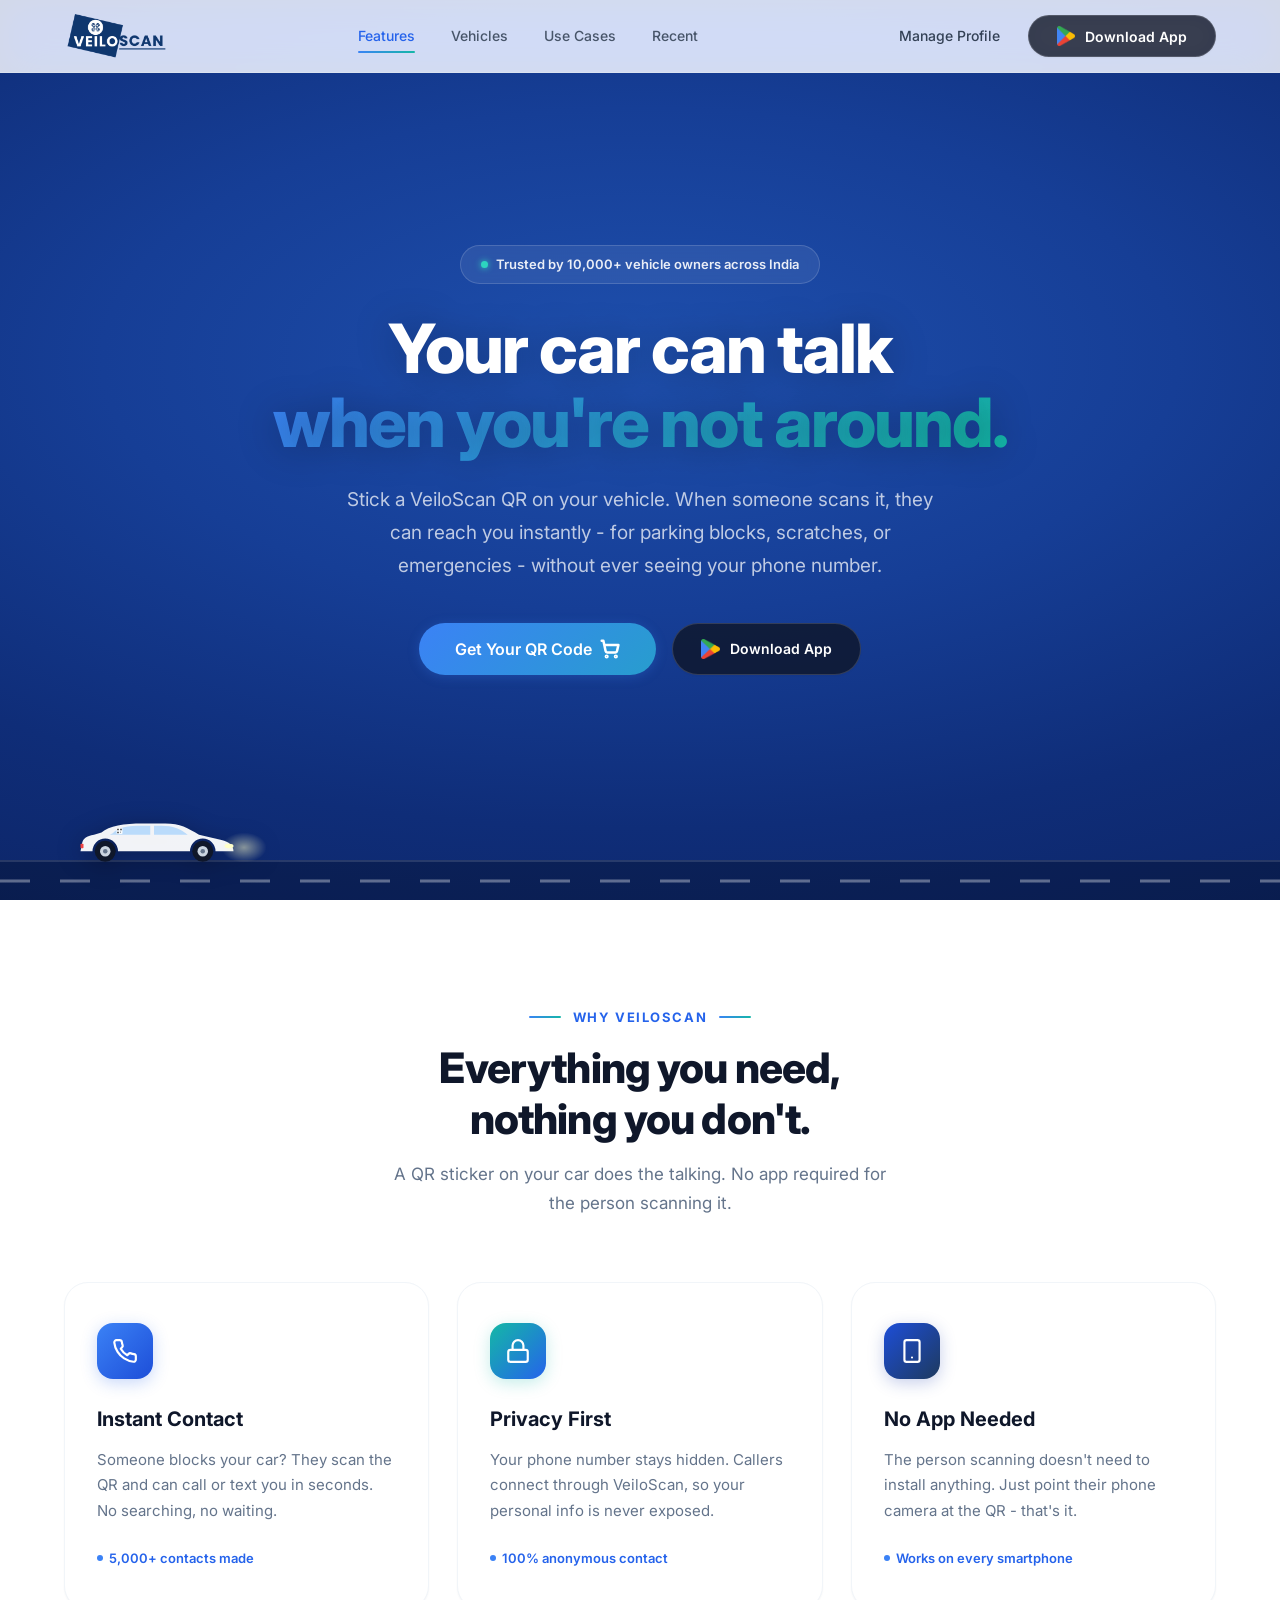
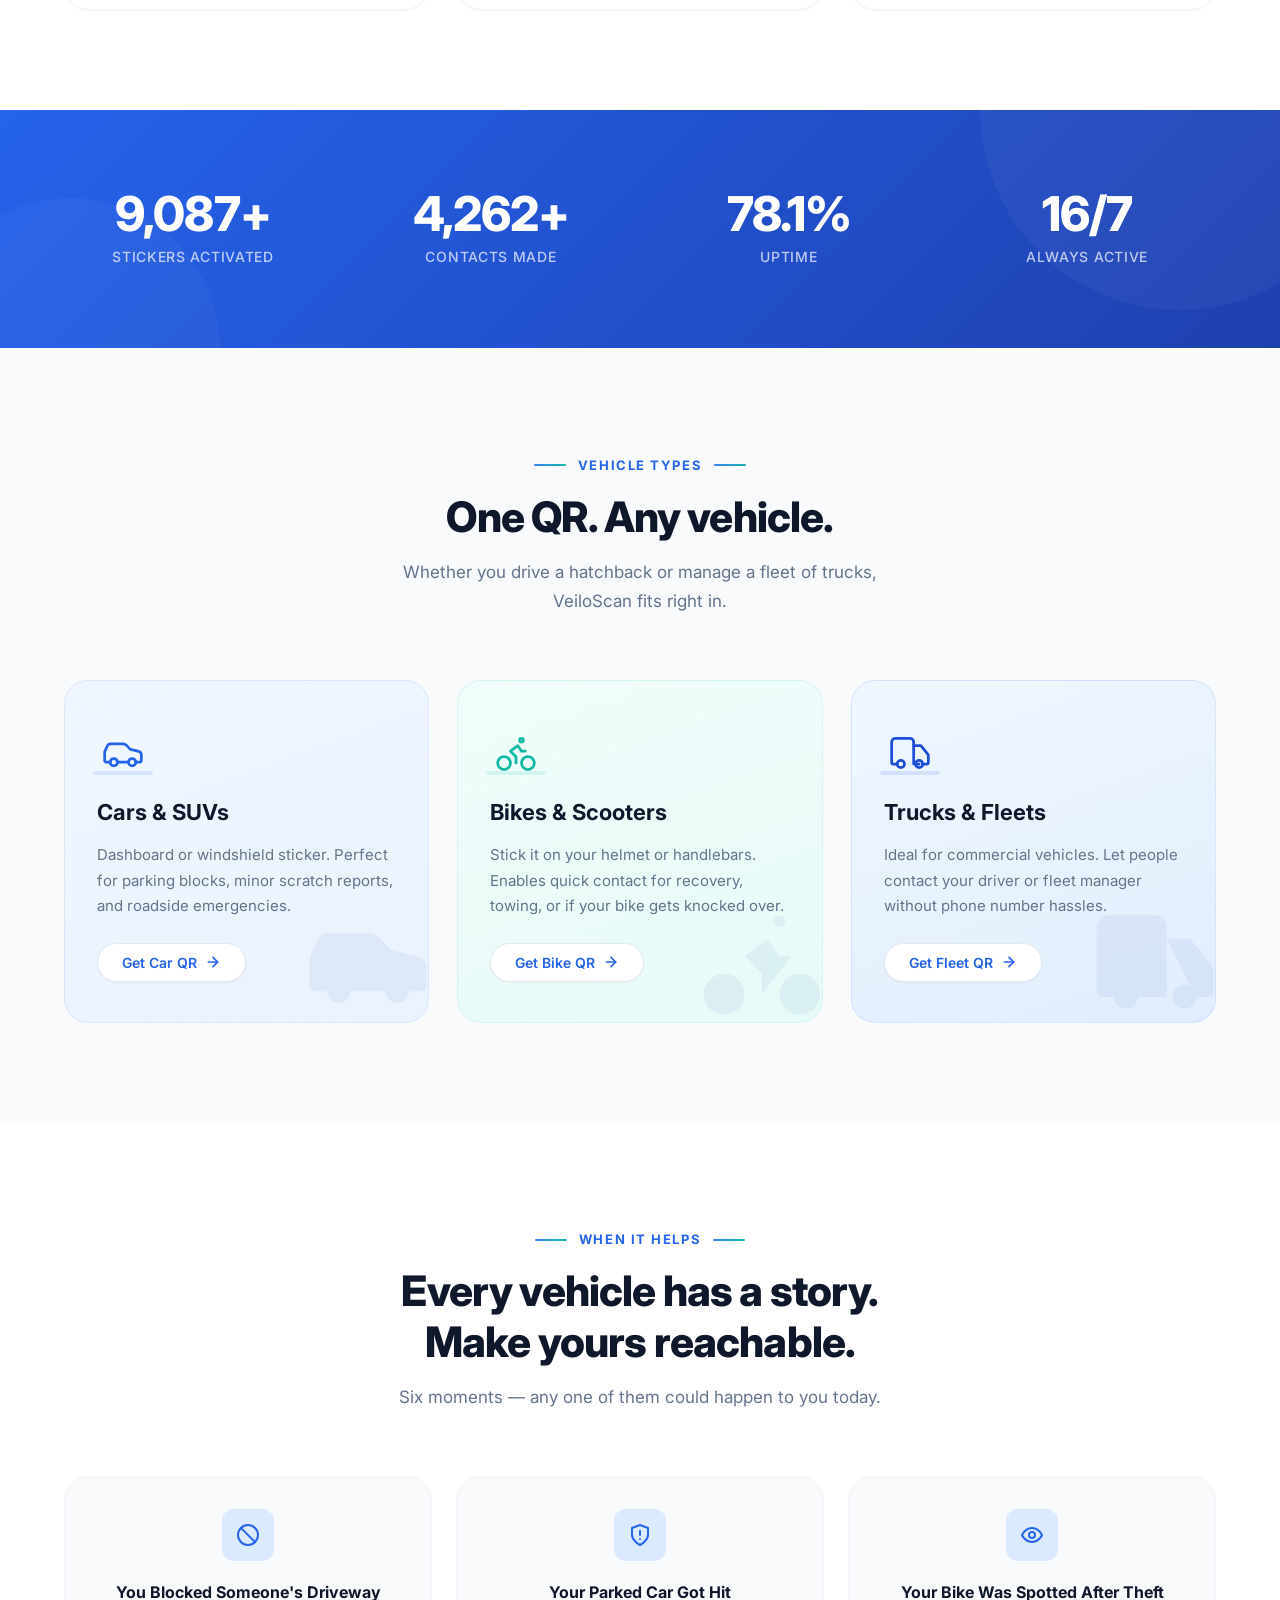
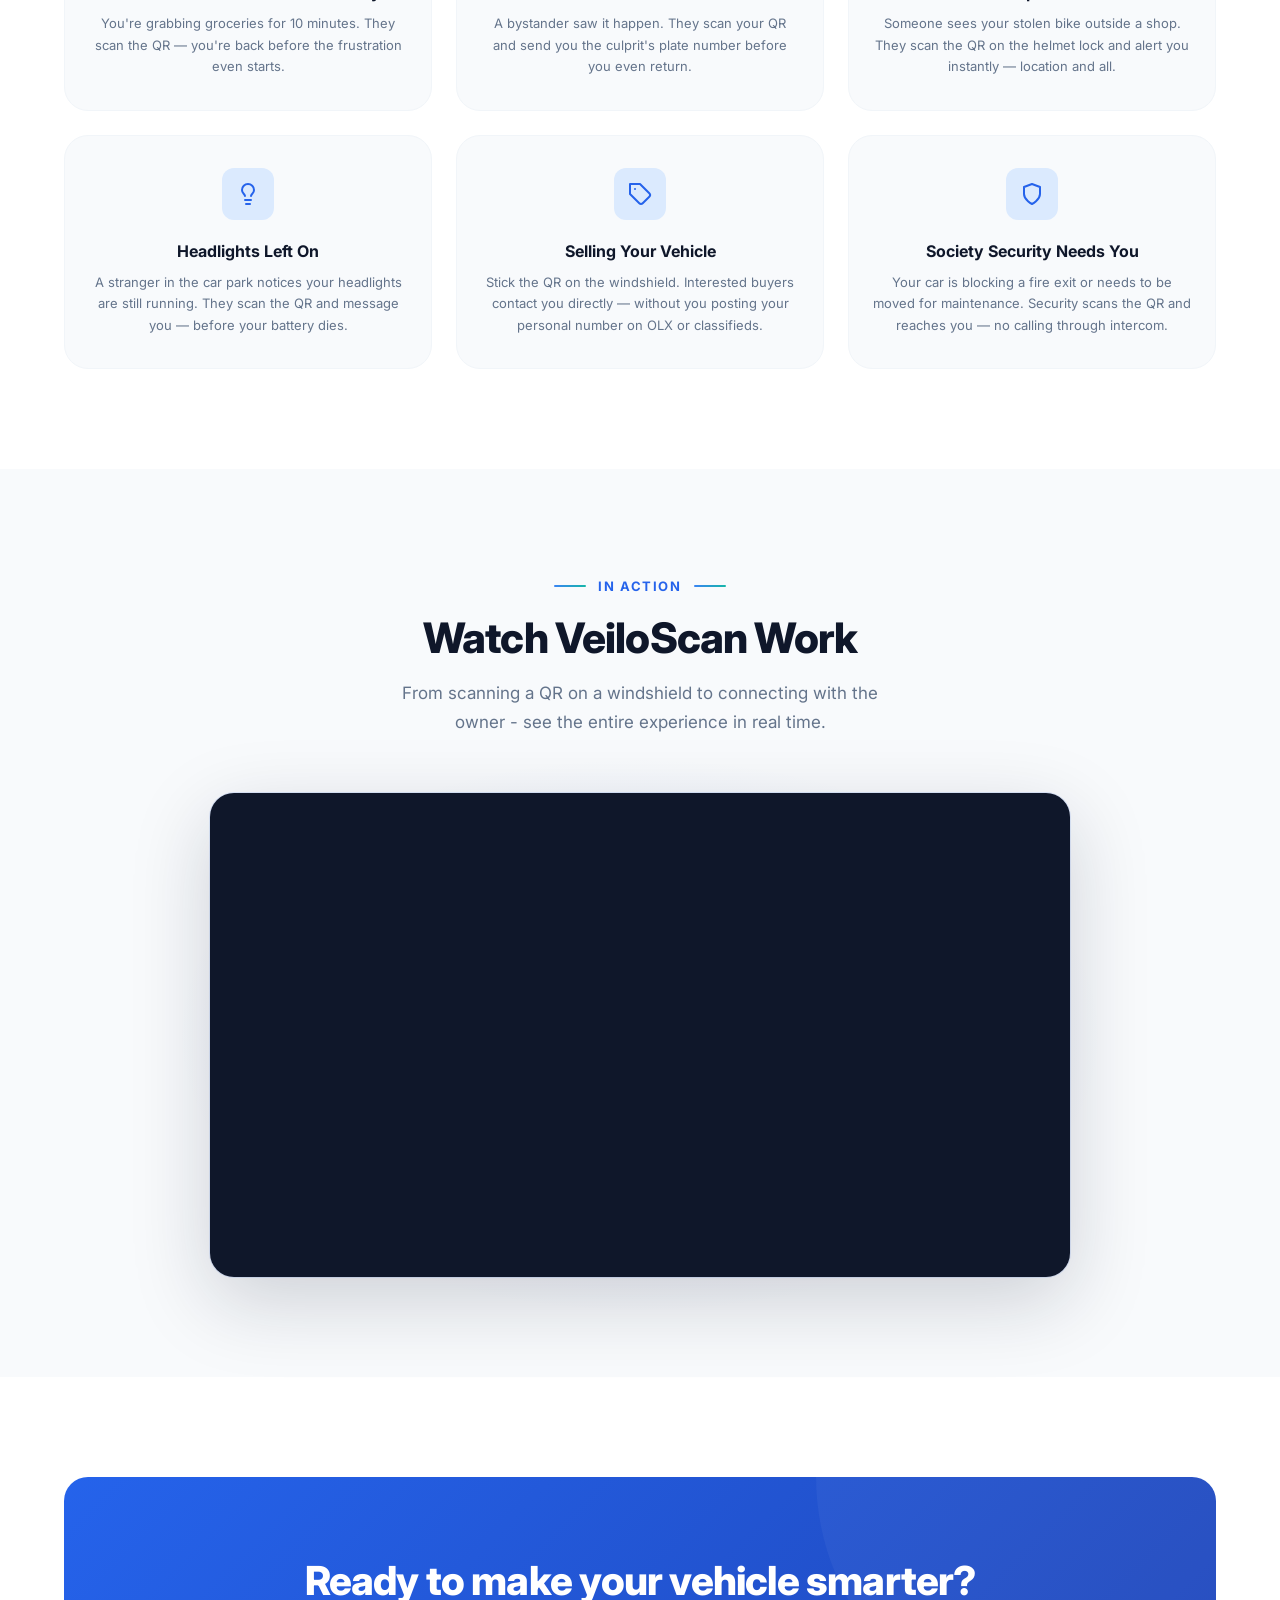
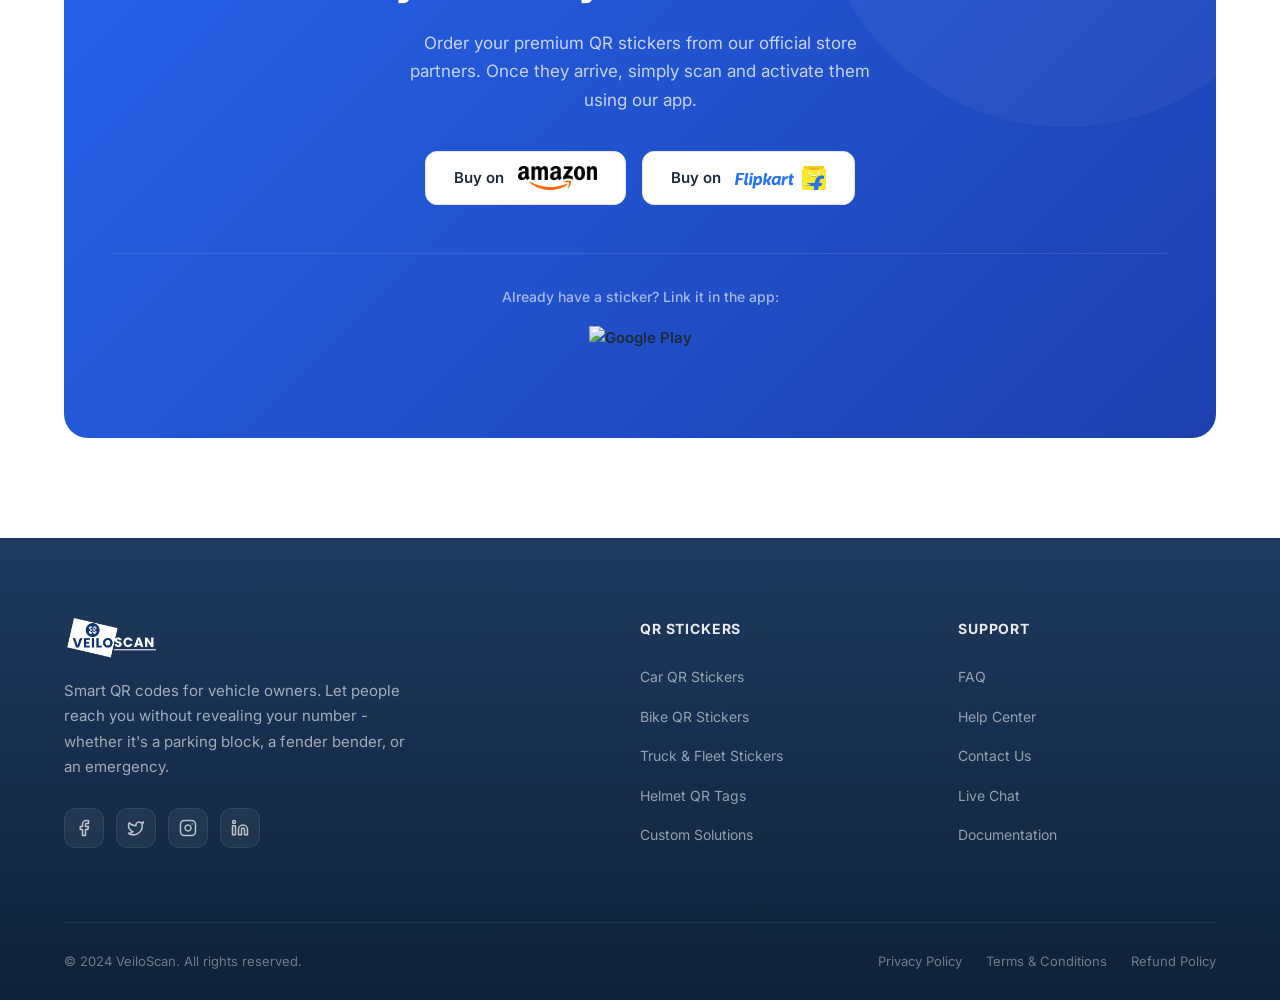
==== index.html @ 2bd5adff "Initial commit - Veilo UI Update" ====
<!DOCTYPE html>
<html lang="en">

<head>
    <meta charset="UTF-8">
    <meta name="viewport" content="width=device-width, initial-scale=1.0">
    <title>VeiloScan - Smart QR Codes for Your Vehicle</title>
    <meta name="description"
        content="Stick a QR code on your car, bike, or truck. Let people reach you instantly for parking issues, accidents, or emergencies - without revealing your phone number.">
    <link rel="stylesheet" href="css/style.css">
    <!-- GSAP + ScrollTrigger -->
    <script src="https://cdnjs.cloudflare.com/ajax/libs/gsap/3.12.5/gsap.min.js"></script>
    <script src="https://cdnjs.cloudflare.com/ajax/libs/gsap/3.12.5/ScrollTrigger.min.js"></script>
    <script src="js/script.js" defer></script>
    <link rel="icon" href="https://veiloscan.com/favicon.ico" type="image/x-icon">
</head>

<body>

    <!-- ==================== HEADER ==================== -->
    <header class="header" id="header">
        <div class="container header__inner">
            <a href="#" class="header__logo">
                <img src="assets/blue-logo.png" alt="VeiloScan">
            </a>

            <nav class="header__nav">
                <a href="#features" class="active">Features</a>
                <a href="#vehicles">Vehicles</a>
                <a href="#use-cases">Use Cases</a>
                <a href="#recent">Recent</a>
            </nav>

            <div class="header__actions">
                <a href="https://call.veiloscan.com/" class="btn-signin">Manage Profile</a>
                <button class="btn-playstore" onclick="window.location.href='#download'">
                    <img src="assets/playstore.png" alt="Play Store" class="btn-playstore__icon">
                    Download App
                </button>
            </div>

            <button class="header__hamburger" aria-label="Menu">
                <span></span><span></span><span></span>
            </button>
        </div>
    </header>


    <!-- ==================== HERO ==================== -->
    <section class="hero" id="hero">
        <div class="hero__blob hero__blob--1"></div>
        <div class="hero__blob hero__blob--2"></div>
        <div class="hero__blob hero__blob--3"></div>

        <div class="container hero__inner">
            <div class="hero__badge">
                <span class="hero__badge-dot"></span>
                Trusted by 10,000+ vehicle owners across India
            </div>

            <h1 class="hero__title">
                Your car can talk<br>
                <span class="hero__title-accent">when you're not around.</span>
            </h1>

            <p class="hero__subtitle">
                Stick a VeiloScan QR on your vehicle. When someone scans it, they can
                reach you instantly - for parking blocks, scratches, or emergencies -
                without ever seeing your phone number.
            </p>

            <div class="hero__cta">
                <button class="btn-primary" onclick="window.location.href='#get-qr'">
                    Get Your QR Code
                    <svg xmlns="http://www.w3.org/2000/svg" width="20" height="20" viewBox="0 0 24 24" fill="none"
                        stroke="currentColor" stroke-width="3" stroke-linecap="round" stroke-linejoin="round">
                        <circle cx="8" cy="21" r="1" />
                        <circle cx="19" cy="21" r="1" />
                        <path d="M2.05 2.05h2l2.66 12.42a2 2 0 0 0 2 1.58h9.78a2 2 0 0 0 1.95-1.57l1.65-7.43H5.12" />
                    </svg>
                </button>
                <button class="btn-playstore" onclick="window.location.href='#download'">
                    <img src="assets/playstore.png" alt="Play Store" class="btn-playstore__icon">
                    Download App
                </button>
            </div>
        </div>

        <!-- Car driving scene at bottom of hero -->
        <div class="hero-road" aria-hidden="true">
            <!-- Background Scenery -->
            <div class="hero-road__scenery">
                <!-- Building 1 -->
                <div class="scenery-item building-1">
                    <img src="./assets/building1.png" alt="Building 1">
                </div>
                <!-- Traffic Light -->
                <div class="scenery-item traffic-light">
                    <img src="./assets/light.png" alt="Traffic Light">
                </div>
                <!-- Building 2 -->
                <div class="scenery-item building-2">
                    <img src="./assets/building2.png" alt="Building 2">
                </div>
                <!-- Tree -->
                <div class="scenery-item tree">
                    <img src="./assets/tree.png" alt="Tree">
                </div>
            </div>

            <!-- Road surface -->
            <div class="hero-road__surface">
                <div class="hero-road__dashes"></div>
            </div>

            <!-- Car SVG container -->
            <div class="hero-road__car">
                <!-- Speed lines trailing the car -->
                <div class="hero-road__speedlines">
                    <span></span><span></span><span></span><span></span><span></span>
                </div>
                <!-- Dust trailing the wheels -->
                <div class="hero-road__dust">
                    <span></span><span></span><span></span><span></span><span></span><span></span><span></span><span></span>
                </div>
                <svg viewBox="0 0 240 80" overflow="visible" xmlns="http://www.w3.org/2000/svg">
                    <defs>
                        <radialGradient id="headlightGlow">
                            <stop offset="0%" stop-color="rgba(255,255,200,0.5)" />
                            <stop offset="100%" stop-color="rgba(255,255,200,0)" />
                        </radialGradient>
                    </defs>
                    <!-- Body -->
                    <path d="M 22 55
                             L 24 45
                             C 25 38, 30 35, 40 33
                             L 50 30
                             C 60 21, 80 18, 105 18
                             L 135 18
                             C 155 18, 165 24, 180 33
                             L 210 40
                             C 220 42, 226 48, 226 55
                             L 202 55
                             A 17 17 0 0 0 168 55
                             L 72 55
                             A 17 17 0 0 0 38 55
                             Z" fill="rgba(255,255,255,0.95)" />
                    <!-- Windows -->
                    <path d="M 65 31 C 72 23, 85 21, 105 21 L 115 21 L 115 33 L 61 33 Z"
                        fill="rgba(100, 180, 255, 0.4)" />
                    <path d="M 120 21 L 130 21 C 145 21, 155 25, 165 33 L 120 33 Z" fill="rgba(100, 180, 255, 0.4)" />
                    <!-- QR Sticker -->
                    <rect x="70" y="24" width="8" height="8" rx="1" fill="rgba(255,255,255,0.9)" />
                    <rect x="71" y="25" width="2" height="2" fill="rgba(0,0,0,0.8)" />
                    <rect x="75" y="25" width="2" height="2" fill="rgba(0,0,0,0.8)" />
                    <rect x="71" y="29" width="2" height="2" fill="rgba(0,0,0,0.8)" />
                    <rect x="75" y="29" width="1" height="1" fill="rgba(0,0,0,0.8)" />
                    <!-- Wheels -->
                    <circle cx="55" cy="55" r="14" fill="#0f172a" />
                    <circle cx="185" cy="55" r="14" fill="#0f172a" />
                    <circle cx="55" cy="55" r="7" fill="#cbd5e1" />
                    <circle cx="185" cy="55" r="7" fill="#cbd5e1" />
                    <circle cx="55" cy="55" r="3" fill="#64748b" />
                    <circle cx="185" cy="55" r="3" fill="#64748b" />
                    <!-- Headlight & Tailight -->
                    <ellipse cx="220" cy="48" rx="6" ry="3" fill="rgba(255,255,200,1)" />
                    <ellipse cx="240" cy="50" rx="30" ry="20" fill="url(#headlightGlow)" />
                    <rect x="22" y="45" width="4" height="6" rx="1" fill="#ef4444" />
                </svg>
            </div>
        </div>
    </section>


    <!-- ==================== FEATURES ==================== -->
    <section class="features" id="features">
        <div class="container">
            <div class="section-header reveal">
                <div class="section-label">
                    Why VeiloScan
                </div>
                <h2 class="section-title">Everything you need,<br>nothing you don't.</h2>
                <p class="section-subtitle">A QR sticker on your car does the talking. No app required for the person
                    scanning it.</p>
            </div>

            <div class="features__grid stagger-children">
                <!-- Card 1: Instant Contact -->
                <div class="feature-card reveal">
                    <div class="feature-card__icon feature-card__icon--blue">
                        <svg xmlns="http://www.w3.org/2000/svg" viewBox="0 0 24 24" fill="none" stroke="currentColor"
                            stroke-width="2" stroke-linecap="round" stroke-linejoin="round">
                            <path
                                d="M22 16.92v3a2 2 0 0 1-2.18 2 19.79 19.79 0 0 1-8.63-3.07 19.5 19.5 0 0 1-6-6 19.79 19.79 0 0 1-3.07-8.67A2 2 0 0 1 4.11 2h3a2 2 0 0 1 2 1.72 12.84 12.84 0 0 0 .7 2.81 2 2 0 0 1-.45 2.11L8.09 9.91a16 16 0 0 0 6 6l1.27-1.27a2 2 0 0 1 2.11-.45 12.84 12.84 0 0 0 2.81.7A2 2 0 0 1 22 16.92z" />
                        </svg>
                    </div>
                    <h3 class="feature-card__title">Instant Contact</h3>
                    <p class="feature-card__desc">Someone blocks your car? They scan the QR and can call or text you in
                        seconds. No searching, no waiting.</p>
                    <div class="feature-card__stat">
                        <span class="feature-card__stat-dot"></span>
                        5,000+ contacts made
                    </div>
                </div>

                <!-- Card 2: Privacy First -->
                <div class="feature-card reveal">
                    <div class="feature-card__icon feature-card__icon--teal">
                        <svg xmlns="http://www.w3.org/2000/svg" viewBox="0 0 24 24" fill="none" stroke="currentColor"
                            stroke-width="2" stroke-linecap="round" stroke-linejoin="round">
                            <rect width="18" height="11" x="3" y="11" rx="2" ry="2" />
                            <path d="M7 11V7a5 5 0 0 1 10 0v4" />
                        </svg>
                    </div>
                    <h3 class="feature-card__title">Privacy First</h3>
                    <p class="feature-card__desc">Your phone number stays hidden. Callers connect through VeiloScan, so
                        your personal info is never exposed.</p>
                    <div class="feature-card__stat">
                        <span class="feature-card__stat-dot"></span>
                        100% anonymous contact
                    </div>
                </div>

                <!-- Card 3: No App Needed -->
                <div class="feature-card reveal">
                    <div class="feature-card__icon feature-card__icon--dark">
                        <svg xmlns="http://www.w3.org/2000/svg" viewBox="0 0 24 24" fill="none" stroke="currentColor"
                            stroke-width="2" stroke-linecap="round" stroke-linejoin="round">
                            <rect width="14" height="20" x="5" y="2" rx="2" ry="2" />
                            <path d="M12 18h.01" />
                        </svg>
                    </div>
                    <h3 class="feature-card__title">No App Needed</h3>
                    <p class="feature-card__desc">The person scanning doesn't need to install anything. Just point their
                        phone camera at the QR - that's it.</p>
                    <div class="feature-card__stat">
                        <span class="feature-card__stat-dot"></span>
                        Works on every smartphone
                    </div>
                </div>
            </div>
        </div>
    </section>


    <!-- ==================== STATS ==================== -->
    <section class="stats">
        <div class="container">
            <div class="stats__grid">
                <div class="stat-item reveal">
                    <div class="stat-item__number" data-count="10000" data-suffix="+">0</div>
                    <div class="stat-item__label">Stickers Activated</div>
                </div>
                <div class="stat-item reveal">
                    <div class="stat-item__number" data-count="5000" data-suffix="+">0</div>
                    <div class="stat-item__label">Contacts Made</div>
                </div>
                <div class="stat-item reveal">
                    <div class="stat-item__number" data-count="99.9" data-suffix="%">0</div>
                    <div class="stat-item__label">Uptime</div>
                </div>
                <div class="stat-item reveal">
                    <div class="stat-item__number" data-count="24" data-suffix="/7">0</div>
                    <div class="stat-item__label">Always Active</div>
                </div>
            </div>
        </div>
    </section>


    <!-- ==================== VEHICLE TYPES ==================== -->
    <section class="vehicle-types" id="vehicles">
        <div class="container">
            <div class="section-header reveal">
                <div class="section-label">
                    Vehicle Types
                </div>
                <h2 class="section-title">One QR. Any vehicle.</h2>
                <p class="section-subtitle">Whether you drive a hatchback or manage a fleet of trucks, VeiloScan fits
                    right in.</p>
            </div>

            <div class="vehicle-types__grid stagger-children">
                <!-- Cars -->
                <div class="vehicle-card vehicle-card--car reveal">
                    <div class="vehicle-card__content">
                        <div class="vehicle-card__icon">
                            <div class="vcard-scene vcard-scene--car">
                                <!-- Smoke puffs trail (left = behind the car) -->
                                <span class="vcard-smoke vcard-smoke--1"></span>
                                <span class="vcard-smoke vcard-smoke--2"></span>
                                <span class="vcard-smoke vcard-smoke--3"></span>
                                <!-- Car Icon from Recent Section -->
                                <svg class="vcard-vehicle" viewBox="0 0 24 24" xmlns="http://www.w3.org/2000/svg"
                                    fill="none" stroke="currentColor" stroke-width="1.5" stroke-linecap="round"
                                    stroke-linejoin="round">
                                    <path
                                        d="M19 17h2c.6 0 1-.4 1-1v-3c0-.9-.7-1.7-1.5-1.9C18.7 10.6 16 10 16 10s-1.3-1.4-2.2-2.3c-.5-.4-1.1-.7-1.8-.7H5c-.6 0-1.1.4-1.4.9l-1.4 2.9A3.7 3.7 0 0 0 2 12v4c0 .6.4 1 1 1h2" />
                                    <circle cx="7" cy="17" r="2" />
                                    <path d="M9 17h6" />
                                    <circle cx="17" cy="17" r="2" />
                                </svg>
                                <!-- Road strip -->
                                <div class="vcard-road">
                                    <div class="vcard-road__dash"></div>
                                </div>
                            </div>
                        </div>
                        <h3 class="vehicle-card__title">Cars &amp; SUVs</h3>
                        <p class="vehicle-card__desc">Dashboard or windshield sticker. Perfect for parking blocks, minor
                            scratch reports, and roadside emergencies.</p>
                        <button class="vehicle-card__btn" onclick="window.location.href='#get-qr'">
                            Get Car QR
                            <svg xmlns="http://www.w3.org/2000/svg" viewBox="0 0 24 24" fill="none"
                                stroke="currentColor" stroke-width="2.5" stroke-linecap="round" stroke-linejoin="round">
                                <path d="M5 12h14" />
                                <path d="m12 5 7 7-7 7" />
                            </svg>
                        </button>
                    </div>
                    <div class="vehicle-card__bg-icon">
                        <svg xmlns="http://www.w3.org/2000/svg" viewBox="0 0 24 24" fill="currentColor">
                            <path
                                d="M19 17h2c.6 0 1-.4 1-1v-3c0-.9-.7-1.7-1.5-1.9C18.7 10.6 16 10 16 10s-1.3-1.4-2.2-2.3c-.5-.4-1.1-.7-1.8-.7H5c-.6 0-1.1.4-1.4.9l-1.4 2.9A3.7 3.7 0 0 0 2 12v4c0 .6.4 1 1 1h2" />
                            <circle cx="7" cy="17" r="2" />
                            <path d="M9 17h6" />
                            <circle cx="17" cy="17" r="2" />
                        </svg>
                    </div>
                </div>

                <!-- Bikes -->
                <div class="vehicle-card vehicle-card--bike reveal">
                    <div class="vehicle-card__content">
                        <div class="vehicle-card__icon">
                            <div class="vcard-scene vcard-scene--bike">
                                <!-- Bike Icon from Recent Section -->
                                <svg class="vcard-vehicle" viewBox="0 0 24 24" xmlns="http://www.w3.org/2000/svg"
                                    fill="none" stroke="currentColor" stroke-width="1.5" stroke-linecap="round"
                                    stroke-linejoin="round">
                                    <circle cx="18.5" cy="17.5" r="3.5" />
                                    <circle cx="5.5" cy="17.5" r="3.5" />
                                    <circle cx="15" cy="5" r="1" />
                                    <path d="M12 17.5V14l-3-3 4-3 2 3h2" />
                                </svg>
                                <div class="vcard-road">
                                    <div class="vcard-road__dash"></div>
                                </div>
                            </div>
                        </div>
                        <h3 class="vehicle-card__title">Bikes &amp; Scooters</h3>
                        <p class="vehicle-card__desc">Stick it on your helmet or handlebars. Enables quick contact for
                            recovery, towing, or if your bike gets knocked over.</p>
                        <button class="vehicle-card__btn" onclick="window.location.href='#get-qr'">
                            Get Bike QR
                            <svg xmlns="http://www.w3.org/2000/svg" viewBox="0 0 24 24" fill="none"
                                stroke="currentColor" stroke-width="2.5" stroke-linecap="round" stroke-linejoin="round">
                                <path d="M5 12h14" />
                                <path d="m12 5 7 7-7 7" />
                            </svg>
                        </button>
                    </div>
                    <div class="vehicle-card__bg-icon">
                        <svg xmlns="http://www.w3.org/2000/svg" viewBox="0 0 24 24" fill="currentColor">
                            <circle cx="18.5" cy="17.5" r="3.5" />
                            <circle cx="5.5" cy="17.5" r="3.5" />
                            <circle cx="15" cy="5" r="1" />
                            <path d="M12 17.5V14l-3-3 4-3 2 3h2" />
                        </svg>
                    </div>
                </div>

                <!-- Trucks -->
                <div class="vehicle-card vehicle-card--truck reveal">
                    <div class="vehicle-card__content">
                        <div class="vehicle-card__icon">
                            <div class="vcard-scene vcard-scene--truck">
                                <span class="vcard-smoke vcard-smoke--1"></span>
                                <span class="vcard-smoke vcard-smoke--2"></span>
                                <span class="vcard-smoke vcard-smoke--3"></span>
                                <!-- Truck Icon from Recent Section -->
                                <svg class="vcard-vehicle" viewBox="0 0 24 24" xmlns="http://www.w3.org/2000/svg"
                                    fill="none" stroke="currentColor" stroke-width="1.5" stroke-linecap="round"
                                    stroke-linejoin="round">
                                    <path d="M14 18V6a2 2 0 0 0-2-2H4a2 2 0 0 0-2 2v11a1 1 0 0 0 1 1h2" />
                                    <path d="M15 18h2" />
                                    <path
                                        d="M19 18h2a1 1 0 0 0 1-1v-3.65a1 1 0 0 0-.22-.624l-3.48-4.35A1 1 0 0 0 17.52 8H14" />
                                    <circle cx="17" cy="18" r="2" />
                                    <circle cx="7" cy="18" r="2" />
                                </svg>
                                <div class="vcard-road">
                                    <div class="vcard-road__dash"></div>
                                </div>
                            </div>
                        </div>
                        <h3 class="vehicle-card__title">Trucks &amp; Fleets</h3>
                        <p class="vehicle-card__desc">Ideal for commercial vehicles. Let people contact your driver or
                            fleet manager without phone number hassles.</p>
                        <button class="vehicle-card__btn" onclick="window.location.href='#get-qr'">
                            Get Fleet QR
                            <svg xmlns="http://www.w3.org/2000/svg" viewBox="0 0 24 24" fill="none"
                                stroke="currentColor" stroke-width="2.5" stroke-linecap="round" stroke-linejoin="round">
                                <path d="M5 12h14" />
                                <path d="m12 5 7 7-7 7" />
                            </svg>
                        </button>
                    </div>
                    <div class="vehicle-card__bg-icon">
                        <svg xmlns="http://www.w3.org/2000/svg" viewBox="0 0 24 24" fill="currentColor">
                            <path d="M14 18V6a2 2 0 0 0-2-2H4a2 2 0 0 0-2 2v11a1 1 0 0 0 1 1h2" />
                            <path d="M15 18h2" />
                            <path d="M19 18h2a1 1 0 0 0 1-1v-3.65a1 1 0 0 0-.22-.624l-3.48-4.35A1 1 0 0 0 17.52 8H14" />
                            <circle cx="17" cy="18" r="2" />
                            <circle cx="7" cy="18" r="2" />
                        </svg>
                    </div>
                </div>
            </div>
        </div>
    </section>


    <!-- ==================== USE CASES ==================== -->
    <section class="use-cases" id="use-cases">
        <div class="container">
            <div class="section-header reveal">
                <div class="section-label">When It Helps</div>
                <h2 class="section-title">Every vehicle has a story.<br>Make yours reachable.</h2>
                <p class="section-subtitle">Six moments — any one of them could happen to you today.</p>
            </div>

            <div class="use-cases__grid stagger-children">

                <div class="use-case-card reveal">
                    <div class="use-case-card__icon">
                        <svg xmlns="http://www.w3.org/2000/svg" viewBox="0 0 24 24" fill="none" stroke="currentColor"
                            stroke-width="2" stroke-linecap="round" stroke-linejoin="round">
                            <!-- Ban / no-entry: blocked driveway -->
                            <circle cx="12" cy="12" r="10" />
                            <path d="m4.9 4.9 14.2 14.2" />
                        </svg>
                    </div>
                    <h3 class="use-case-card__title">You Blocked Someone's Driveway</h3>
                    <p class="use-case-card__desc">You're grabbing groceries for 10 minutes. They scan the QR — you're
                        back before the frustration even starts.</p>
                </div>

                <div class="use-case-card reveal">
                    <div class="use-case-card__icon">
                        <svg xmlns="http://www.w3.org/2000/svg" viewBox="0 0 24 24" fill="none" stroke="currentColor"
                            stroke-width="2" stroke-linecap="round" stroke-linejoin="round">
                            <!-- Shield-alert: car got hit / damage alert -->
                            <path d="M12 22s8-4 8-10V5l-8-3-8 3v7c0 6 8 10 8 10z" />
                            <path d="M12 8v4" />
                            <path d="M12 16h.01" />
                        </svg>
                    </div>
                    <h3 class="use-case-card__title">Your Parked Car Got Hit</h3>
                    <p class="use-case-card__desc">A bystander saw it happen. They scan your QR and send you the
                        culprit's plate number before you even return.</p>
                </div>

                <div class="use-case-card reveal">
                    <div class="use-case-card__icon">
                        <svg xmlns="http://www.w3.org/2000/svg" viewBox="0 0 24 24" fill="none" stroke="currentColor"
                            stroke-width="2" stroke-linecap="round" stroke-linejoin="round">
                            <!-- Eye: spotted / witnessed -->
                            <path d="M2 12s3-7 10-7 10 7 10 7-3 7-10 7-10-7-10-7Z" />
                            <circle cx="12" cy="12" r="3" />
                        </svg>
                    </div>
                    <h3 class="use-case-card__title">Your Bike Was Spotted After Theft</h3>
                    <p class="use-case-card__desc">Someone sees your stolen bike outside a shop. They scan the QR on the
                        helmet lock and alert you instantly — location and all.</p>
                </div>

                <div class="use-case-card reveal">
                    <div class="use-case-card__icon">
                        <svg xmlns="http://www.w3.org/2000/svg" viewBox="0 0 24 24" fill="none" stroke="currentColor"
                            stroke-width="2" stroke-linecap="round" stroke-linejoin="round">
                            <!-- Lightbulb: headlights left on -->
                            <path
                                d="M15 14c.2-1 .7-1.7 1.5-2.5 1-.9 1.5-2.2 1.5-3.5A6 6 0 0 0 6 8c0 1 .2 2.2 1.5 3.5.7.7 1.3 1.5 1.5 2.5" />
                            <path d="M9 18h6" />
                            <path d="M10 22h4" />
                        </svg>
                    </div>
                    <h3 class="use-case-card__title">Headlights Left On</h3>
                    <p class="use-case-card__desc">A stranger in the car park notices your headlights are still running.
                        They scan the QR and message you — before your battery dies.</p>
                </div>

                <div class="use-case-card reveal">
                    <div class="use-case-card__icon">
                        <svg xmlns="http://www.w3.org/2000/svg" viewBox="0 0 24 24" fill="none" stroke="currentColor"
                            stroke-width="2" stroke-linecap="round" stroke-linejoin="round">
                            <!-- Price tag: selling vehicle -->
                            <path
                                d="M12 2H2v10l9.29 9.29c.94.94 2.48.94 3.42 0l6.58-6.58c.94-.94.94-2.48 0-3.42L12 2Z" />
                            <path d="M7 7h.01" />
                        </svg>
                    </div>
                    <h3 class="use-case-card__title">Selling Your Vehicle</h3>
                    <p class="use-case-card__desc">Stick the QR on the windshield. Interested buyers contact you
                        directly — without you posting your personal number on OLX or classifieds.</p>
                </div>

                <div class="use-case-card reveal">
                    <div class="use-case-card__icon">
                        <svg xmlns="http://www.w3.org/2000/svg" viewBox="0 0 24 24" fill="none" stroke="currentColor"
                            stroke-width="2" stroke-linecap="round" stroke-linejoin="round">
                            <!-- Shield: society security -->
                            <path d="M12 22s8-4 8-10V5l-8-3-8 3v7c0 6 8 10 8 10z" />
                        </svg>
                    </div>
                    <h3 class="use-case-card__title">Society Security Needs You</h3>
                    <p class="use-case-card__desc">Your car is blocking a fire exit or needs to be moved for
                        maintenance. Security scans the QR and reaches you — no calling through intercom.</p>
                </div>

                <!--
                == FUTURE: Emergency Contact Feature ==
                These use cases are held for when emergency contact functionality is live.

                <div class="use-case-card reveal">
                    Roadside Breakdown, No Signal — trucker scans QR, reaches emergency contact
                </div>

                <div class="use-case-card reveal">
                    Fleet Driver Needs Urgent Help — QR on truck routes to fleet manager at 2AM
                </div>

                <div class="use-case-card reveal">
                    Medical Emergency at the Wheel — first responders scan QR, get blood type + contacts
                </div>
                -->

            </div>
        </div>
    </section>




    <!-- ==================== VIDEO SHOWCASE ==================== -->
    <section class="video-showcase" id="demo">
        <div class="container">
            <div class="section-header reveal" style="text-align:center;">
                <div class="section-label" style="justify-content:center;">In Action</div>
                <h2 class="section-title">Watch VeiloScan Work</h2>
                <p class="section-subtitle">From scanning a QR on a windshield to connecting with the owner - see the
                    entire experience in real time.</p>
            </div>

            <div class="video-showcase__frame reveal">
                <div class="video-showcase__glow"></div>
                <div class="video-showcase__player">
                    <iframe id="demo-video" src="https://youtu.be/ECk22cUr7k4" title="VeiloScan - See It In Action"
                        allow="accelerometer; autoplay; clipboard-write; encrypted-media; gyroscope; picture-in-picture"
                        allowfullscreen>
                    </iframe>
                </div>
            </div>
        </div>
    </section>

    <!-- ==================== CTA ==================== -->

    <section class="cta" id="get-qr">
        <div class="container">
            <div class="cta__inner reveal-scale">
                <h2 class="cta__title">Ready to make your vehicle smarter?</h2>
                <p class="cta__desc">Order your premium QR stickers from our official store partners. Once they arrive,
                    simply scan and activate them using our app.</p>

                <div class="cta__store-links">
                    <a href="#" target="_blank" class="btn-store btn-amazon">
                        Buy on <img src="assets/amazon.png" alt="Amazon" class="btn-store__logo">
                    </a>
                    <a href="#" target="_blank" class="btn-store btn-flipkart">
                        Buy on <img src="assets/flipkart.png" alt="Flipkart" class="btn-store__logo">
                    </a>
                </div>

                <div class="cta__app-links" id="download">
                    <p class="cta__app-text">Already have a sticker? Link it in the app:</p>
                    <a href="#" target="_blank" class="btn-store btn-play">
                        <img src="https://upload.wikimedia.org/wikipedia/commons/7/78/Google_Play_Store_badge_EN.svg"
                            alt="Google Play" class="btn-store__logo">
                    </a>
                </div>
            </div>
        </div>
    </section>


    <!-- ==================== FOOTER ==================== -->
    <footer class="footer">
        <div class="container">
            <div class="footer__grid">
                <div>
                    <div class="footer__logo">
                        <img src="assets/white-logo.png" alt="VeiloScan">
                    </div>
                    <p class="footer__brand-desc">
                        Smart QR codes for vehicle owners. Let people reach you without revealing your number - whether
                        it's a parking block, a fender bender, or an emergency.
                    </p>
                    <div class="footer__socials">
                        <a href="#" class="footer__social-link" aria-label="Facebook">
                            <svg xmlns="http://www.w3.org/2000/svg" viewBox="0 0 24 24" fill="none"
                                stroke="currentColor" stroke-width="2" stroke-linecap="round" stroke-linejoin="round">
                                <path d="M18 2h-3a5 5 0 0 0-5 5v3H7v4h3v8h4v-8h3l1-4h-4V7a1 1 0 0 1 1-1h3z" />
                            </svg>
                        </a>
                        <a href="#" class="footer__social-link" aria-label="Twitter">
                            <svg xmlns="http://www.w3.org/2000/svg" viewBox="0 0 24 24" fill="none"
                                stroke="currentColor" stroke-width="2" stroke-linecap="round" stroke-linejoin="round">
                                <path
                                    d="M22 4s-.7 2.1-2 3.4c1.6 10-9.4 17.3-18 11.6 2.2.1 4.4-.6 6-2C3 15.5.5 9.6 3 5c2.2 2.6 5.6 4.1 9 4-.9-4.2 4-6.6 7-3.8 1.1 0 3-1.2 3-1.2z" />
                            </svg>
                        </a>
                        <a href="#" class="footer__social-link" aria-label="Instagram">
                            <svg xmlns="http://www.w3.org/2000/svg" viewBox="0 0 24 24" fill="none"
                                stroke="currentColor" stroke-width="2" stroke-linecap="round" stroke-linejoin="round">
                                <rect width="20" height="20" x="2" y="2" rx="5" ry="5" />
                                <path d="M16 11.37A4 4 0 1 1 12.63 8 4 4 0 0 1 16 11.37z" />
                                <line x1="17.5" x2="17.51" y1="6.5" y2="6.5" />
                            </svg>
                        </a>
                        <a href="#" class="footer__social-link" aria-label="LinkedIn">
                            <svg xmlns="http://www.w3.org/2000/svg" viewBox="0 0 24 24" fill="none"
                                stroke="currentColor" stroke-width="2" stroke-linecap="round" stroke-linejoin="round">
                                <path
                                    d="M16 8a6 6 0 0 1 6 6v7h-4v-7a2 2 0 0 0-2-2 2 2 0 0 0-2 2v7h-4v-7a6 6 0 0 1 6-6z" />
                                <rect width="4" height="12" x="2" y="9" />
                                <circle cx="4" cy="4" r="2" />
                            </svg>
                        </a>
                    </div>
                </div>
                <div>
                    <h4 class="footer__col-title">QR Stickers</h4>
                    <ul class="footer__links">
                        <li><a href="#get-qr">Car QR Stickers</a></li>
                        <li><a href="#get-qr">Bike QR Stickers</a></li>
                        <li><a href="#get-qr">Truck &amp; Fleet Stickers</a></li>
                        <li><a href="#">Helmet QR Tags</a></li>
                        <li><a href="#">Custom Solutions</a></li>
                    </ul>
                </div>
                <div>
                    <h4 class="footer__col-title">Support</h4>
                    <ul class="footer__links">
                        <li><a href="#">FAQ</a></li>
                        <li><a href="#">Help Center</a></li>
                        <li><a href="#">Contact Us</a></li>
                        <li><a href="#">Live Chat</a></li>
                        <li><a href="#">Documentation</a></li>
                    </ul>
                </div>
            </div>

            <div class="footer__bottom">
                <div class="footer__copyright">© 2024 VeiloScan. All rights reserved.</div>
                <div class="footer__legal">
                    <a href="#">Privacy Policy</a>
                    <a href="#">Terms &amp; Conditions</a>
                    <a href="#">Refund Policy</a>
                </div>
            </div>
        </div>
    </footer>

</body>

</html>
---- css/style.css ----
/* ============================================
   VeiloScan — Design System & Global Styles
   ============================================ */

/* --- Google Fonts --- */
@import url('https://fonts.googleapis.com/css2?family=Inter:wght@300;400;500;600;700;800;900&display=swap');

/* --- CSS Custom Properties (Design Tokens) --- */
:root {
  /* Primary Palette — Blue */
  --blue-50:  #eff6ff;
  --blue-100: #dbeafe;
  --blue-200: #bfdbfe;
  --blue-300: #93c5fd;
  --blue-400: #60a5fa;
  --blue-500: #3b82f6;
  --blue-600: #2563eb;
  --blue-700: #1d4ed8;
  --blue-800: #1e40af;
  --blue-900: #1e3a5f;
  --blue-950: #0f2137;

  /* Accent — Teal */
  --teal-400: #2dd4bf;
  --teal-500: #14b8a6;
  --teal-600: #0d9488;

  /* Neutrals */
  --white:    #ffffff;
  --gray-50:  #f8fafc;
  --gray-100: #f1f5f9;
  --gray-200: #e2e8f0;
  --gray-300: #cbd5e1;
  --gray-400: #94a3b8;
  --gray-500: #64748b;
  --gray-600: #475569;
  --gray-700: #334155;
  --gray-800: #1e293b;
  --gray-900: #0f172a;

  /* Gradients */
  --gradient-primary: linear-gradient(135deg, var(--blue-600), var(--blue-800));
  --gradient-hero: linear-gradient(160deg, var(--blue-50) 0%, var(--white) 40%, var(--blue-100) 100%);
  --gradient-accent: linear-gradient(135deg, var(--blue-500), var(--teal-500));
  --gradient-card: linear-gradient(135deg, rgba(255,255,255,0.9), rgba(255,255,255,0.6));
  --gradient-footer: linear-gradient(180deg, var(--blue-900), var(--blue-950));

  /* Shadows */
  --shadow-sm:  0 1px 2px rgba(15, 23, 42, 0.04);
  --shadow-md:  0 4px 12px rgba(15, 23, 42, 0.06);
  --shadow-lg:  0 8px 30px rgba(15, 23, 42, 0.08);
  --shadow-xl:  0 16px 48px rgba(15, 23, 42, 0.12);
  --shadow-glow: 0 0 40px rgba(59, 130, 246, 0.15);
  --shadow-card-hover: 0 20px 60px rgba(15, 23, 42, 0.12), 0 0 0 1px rgba(59, 130, 246, 0.08);

  /* Typography */
  --font-family: 'Inter', -apple-system, BlinkMacSystemFont, 'Segoe UI', sans-serif;

  /* Sizing */
  --container-max: 1200px;
  --radius-sm: 8px;
  --radius-md: 12px;
  --radius-lg: 16px;
  --radius-xl: 24px;
  --radius-full: 9999px;

  /* Transitions */
  --ease-out: cubic-bezier(0.16, 1, 0.3, 1);
  --ease-spring: cubic-bezier(0.34, 1.56, 0.64, 1);
  --transition-fast: 0.2s var(--ease-out);
  --transition-base: 0.35s var(--ease-out);
  --transition-slow: 0.6s var(--ease-out);
}


/* ============================================
   Reset & Base
   ============================================ */
*, *::before, *::after {
  box-sizing: border-box;
  margin: 0;
  padding: 0;
}

html {
  scroll-behavior: smooth;
  -webkit-font-smoothing: antialiased;
  -moz-osx-font-smoothing: grayscale;
}

body {
  font-family: var(--font-family);
  color: var(--gray-800);
  background: var(--gray-50);
  line-height: 1.6;
  overflow-x: hidden;
}

img { max-width: 100%; display: block; }
a   { text-decoration: none; color: inherit; }
button {
  font-family: inherit;
  cursor: pointer;
  border: none;
  background: none;
}
ul { list-style: none; }


/* ============================================
   Utility / Layout
   ============================================ */
.container {
  width: 100%;
  max-width: var(--container-max);
  margin: 0 auto;
  padding: 0 24px;
}

.sr-only {
  position: absolute;
  width: 1px; height: 1px;
  padding: 0; margin: -1px;
  overflow: hidden;
  clip: rect(0,0,0,0);
  white-space: nowrap;
  border: 0;
}


/* ============================================
   Scroll-Reveal Animations
   ============================================ */
.reveal {
  opacity: 0;
  transform: translateY(32px);
  transition: opacity 0.7s var(--ease-out), transform 0.7s var(--ease-out);
}
.reveal.visible {
  opacity: 1;
  transform: translateY(0);
}

.reveal-left {
  opacity: 0;
  transform: translateX(-40px);
  transition: opacity 0.7s var(--ease-out), transform 0.7s var(--ease-out);
}
.reveal-left.visible {
  opacity: 1;
  transform: translateX(0);
}

.reveal-right {
  opacity: 0;
  transform: translateX(40px);
  transition: opacity 0.7s var(--ease-out), transform 0.7s var(--ease-out);
}
.reveal-right.visible {
  opacity: 1;
  transform: translateX(0);
}

.reveal-scale {
  opacity: 0;
  transform: scale(0.92);
  transition: opacity 0.7s var(--ease-out), transform 0.7s var(--ease-out);
}
.reveal-scale.visible {
  opacity: 1;
  transform: scale(1);
}

/* Stagger children — supports up to 8 items */
.stagger-children .reveal:nth-child(1) { transition-delay: 0.04s; }
.stagger-children .reveal:nth-child(2) { transition-delay: 0.10s; }
.stagger-children .reveal:nth-child(3) { transition-delay: 0.16s; }
.stagger-children .reveal:nth-child(4) { transition-delay: 0.22s; }
.stagger-children .reveal:nth-child(5) { transition-delay: 0.28s; }
.stagger-children .reveal:nth-child(6) { transition-delay: 0.34s; }
.stagger-children .reveal:nth-child(7) { transition-delay: 0.40s; }
.stagger-children .reveal:nth-child(8) { transition-delay: 0.46s; }

/* Reveal + subtle rotation twist */
.reveal-rotate {
  opacity: 0;
  transform: translateY(28px) rotate(2deg);
  transition: opacity 0.65s var(--ease-out), transform 0.65s var(--ease-out);
}
.reveal-rotate.visible {
  opacity: 1;
  transform: translateY(0) rotate(0);
}


/* ============================================
   Keyframe Animations
   ============================================ */
@keyframes fadeInUp {
  from { opacity: 0; transform: translateY(30px); }
  to   { opacity: 1; transform: translateY(0); }
}

@keyframes fadeIn {
  from { opacity: 0; }
  to   { opacity: 1; }
}

@keyframes float {
  0%, 100% { transform: translateY(0px); }
  50%      { transform: translateY(-12px); }
}

@keyframes pulse-soft {
  0%, 100% { opacity: 1; }
  50%      { opacity: 0.6; }
}

@keyframes shimmer {
  0%   { background-position: -200% center; }
  100% { background-position: 200% center; }
}

@keyframes gradient-shift {
  0%   { background-position: 0% 50%; }
  50%  { background-position: 100% 50%; }
  100% { background-position: 0% 50%; }
}

@keyframes slide-in-right {
  from { opacity: 0; transform: translateX(24px); }
  to   { opacity: 1; transform: translateX(0); }
}

@keyframes blob-morph {
  0%, 100% { border-radius: 60% 40% 30% 70% / 60% 30% 70% 40%; }
  50%      { border-radius: 30% 60% 70% 40% / 50% 60% 30% 60%; }
}

@keyframes counter-up {
  from { opacity: 0; transform: translateY(16px); }
  to   { opacity: 1; transform: translateY(0); }
}


/* ============================================
   Header / Navbar
   ============================================ */
.header {
  position: fixed;
  top: 0; left: 0; right: 0;
  z-index: 100;
  background: rgba(255, 255, 255, 0.82);
  backdrop-filter: blur(20px) saturate(180%);
  -webkit-backdrop-filter: blur(20px) saturate(180%);
  border-bottom: 1px solid rgba(226, 232, 240, 0.6);
  transition: box-shadow var(--transition-base), background var(--transition-base);
}

.header.scrolled {
  box-shadow: var(--shadow-md);
  background: rgba(255, 255, 255, 0.95);
}

.header__inner {
  display: flex;
  align-items: center;
  justify-content: space-between;
  height: 72px;
}

.header__logo {
  display: flex;
  align-items: center;
  gap: 10px;
  height: 44px;
}

.header__logo img {
  height: 100%;
  object-fit: contain;
}

.header__nav {
  display: flex;
  align-items: center;
  gap: 36px;
}

.header__nav a {
  font-size: 14px;
  font-weight: 500;
  color: var(--gray-600);
  position: relative;
  padding: 4px 0;
  transition: color var(--transition-fast);
}

.header__nav a::after {
  content: '';
  position: absolute;
  bottom: -2px; left: 0;
  width: 0; height: 2px;
  background: var(--gradient-accent);
  border-radius: 2px;
  transition: width var(--transition-base);
}

.header__nav a:hover,
.header__nav a.active {
  color: var(--blue-600);
}

.header__nav a:hover::after,
.header__nav a.active::after {
  width: 100%;
}

.header__actions {
  display: flex;
  align-items: center;
  gap: 12px;
}

.btn-signin {
  font-size: 14px;
  font-weight: 500;
  color: var(--gray-700);
  padding: 8px 16px;
  border-radius: var(--radius-md);
  transition: color var(--transition-fast), background var(--transition-fast);
}

.btn-signin:hover {
  color: var(--blue-600);
  background: var(--blue-50);
}

.btn-primary {
  display: inline-flex;
  align-items: center;
  gap: 8px;
  font-size: 14px;
  font-weight: 600;
  color: var(--white);
  padding: 10px 24px;
  border-radius: var(--radius-full);
  background: var(--gradient-accent);
  background-size: 200% 200%;
  box-shadow: 0 2px 12px rgba(59, 130, 246, 0.25);
  transition: transform var(--transition-fast), box-shadow var(--transition-fast), background-position 0.6s ease;
}

.btn-primary:hover {
  transform: translateY(-2px);
  box-shadow: 0 6px 24px rgba(59, 130, 246, 0.35);
  background-position: 100% 0;
}

.btn-primary:active {
  transform: translateY(0) scale(0.97);
}

.btn-secondary {
  display: inline-flex;
  align-items: center;
  gap: 8px;
  font-size: 15px;
  font-weight: 600;
  color: var(--gray-700);
  padding: 14px 32px;
  border-radius: var(--radius-full);
  border: 2px solid var(--gray-200);
  background: var(--white);
  transition: all var(--transition-fast);
}

.btn-secondary:hover {
  border-color: var(--blue-400);
  color: var(--blue-600);
  box-shadow: 0 4px 16px rgba(59, 130, 246, 0.12);
  transform: translateY(-2px);
}

.btn-secondary:active {
  transform: translateY(0);
}

/* Store Buttons */
.btn-store {
  display: inline-flex;
  align-items: center;
  gap: 14px;
  padding: 14px 28px;
  border-radius: var(--radius-md);
  font-weight: 600;
  font-size: 15px;
  transition: all var(--transition-base);
  background: var(--white);
  color: var(--gray-800);
  border: 1px solid var(--gray-200);
  box-shadow: var(--shadow-sm);
}

.btn-store__logo {
  height: 24px;
  width: auto;
  object-fit: contain;
  vertical-align: middle;
}

.btn-play .btn-store__logo {
  height: 40px; /* Official store badges need more height to be legible */
}

.btn-store:hover {
  transform: translateY(-2px);
  box-shadow: var(--shadow-md);
  border-color: var(--blue-400);
  color: var(--blue-600);
}

/* Specific style for Play Store to show only the badge image */
.btn-play {
  background: transparent !important;
  border: none !important;
  box-shadow: none !important;
  padding: 0 !important;
}

.btn-play:hover {
  transform: scale(1.05); /* Subtle scale is enough for image-only buttons */
  background: transparent !important;
}





/* Mobile hamburger — hidden on desktop */
.header__hamburger {
  display: none;
  flex-direction: column;
  gap: 5px;
  background: none;
  border: none;
  cursor: pointer;
  padding: 4px;
}

.btn-playstore {
  display: inline-flex;
  align-items: center;
  gap: 10px;
  background: rgba(15, 23, 42, 0.82);
  backdrop-filter: blur(12px);
  -webkit-backdrop-filter: blur(12px);
  color: var(--white);
  padding: 10px 28px;
  border-radius: var(--radius-full);
  font-weight: 600;
  font-size: 14px;
  border: 1px solid rgba(255,255,255,0.15);
  box-shadow: var(--shadow-sm);
  transition: all var(--transition-fast);
}

.btn-playstore:hover {
  background: rgba(15, 23, 42, 1);
  transform: translateY(-2px);
  box-shadow: var(--shadow-md);
  border-color: rgba(255,255,255,0.4);
}


.btn-playstore:active {
  transform: translateY(0) scale(0.98);
}

.btn-playstore__icon {
  height: 20px;
  width: auto;
  object-fit: contain;
}



.header__hamburger span {
  display: block;
  width: 22px;
  height: 2px;
  background: var(--gray-700);
  border-radius: 2px;
  transition: all var(--transition-fast);
}


/* ============================================
   Hero Section
   ============================================ */
.hero {
  position: relative;
  min-height: 100vh;
  display: flex;
  align-items: center;
  /*
    Clean deep-blue vignette — not too dark, not too electric.
    Radial pulls the centre lighter so content pops.
    The canvas particle system layered on top provides all the motion.
  */
  background:
    radial-gradient(ellipse 120% 80% at 50% 40%,
      #1e4fad 0%,
      #163e96 35%,
      #0f2d78 65%,
      #0c2260 100%);
  overflow: hidden;
}

.hero__blob { display: none; }

/* ── Hero Road / Car Scene ── */
.hero-road {
  position: absolute;
  bottom: 0;
  left: 0;
  width: 100%;
  height: 120px;
  z-index: 2;
  pointer-events: none;
  overflow: hidden;
}

/* Road surface */
.hero-road__surface {
  position: absolute;
  bottom: 0;
  left: 0;
  width: 100%;
  height: 40px;
  background: rgba(0, 0, 0, 0.25);
  border-top: 2px solid rgba(255, 255, 255, 0.12);
}

/* Animated dashes (road markings) */
@keyframes dash-move {
  from { background-position: 0 0; }
  to   { background-position: -60px 0; }
}

.hero-road__dashes {
  position: absolute;
  top: 50%;
  left: 0;
  width: 100%;
  height: 3px;
  transform: translateY(-50%);
  background: repeating-linear-gradient(
    90deg,
    rgba(255,255,255,0.35) 0px,
    rgba(255,255,255,0.35) 30px,
    transparent 30px,
    transparent 60px
  );
  animation: dash-move 0.4s linear infinite;
}

/* Background Scenery (Trees / Traffic Light) */
.hero-road__scenery {
  position: absolute;
  bottom: 40px; /* rest exactly on top of the road surface */
  left: 0;
  width: 100vw;
  height: 200px;
  z-index: 1; /* Behind the car */
  pointer-events: none;
  overflow: hidden;
}

@keyframes scenery-pass {
  0%   { transform: translateX(100vw); }
  60%  { transform: translateX(-300px); }
  100% { transform: translateX(-300px); } /* Offscreen pause creates natural spacing */
}

.scenery-item {
  position: absolute;
  bottom: 0;
  left: 0;
  will-change: transform;
  animation: scenery-pass linear infinite;
  animation-fill-mode: both; /* Prevents item from sitting visible before delay finishes */
  opacity: 0.9;
}

.scenery-item img {
  width: auto;
  height: 100%;
  object-fit: contain;
  vertical-align: bottom;
}

/* Foreground - Traffic Light */
.traffic-light {
  height: 80px;
  animation-duration: 9s; 
  animation-delay: 2s;
  opacity: 0.85; /* Slightly blend in */
}

/* Midground - Building 1 */
.building-1 {
  height: 90px;
  animation-duration: 12s;
  animation-delay: 0s;
  opacity: 0.6;
}

/* Background - Building 2 (slowest/furthest) */
.building-2 {
  height: 60px;
  animation-duration: 17s;
  animation-delay: 4s;
  opacity: 0.4;
}

/* Mixed Background - Tree */
.tree {
  height: 70px;
  animation-duration: 15s;
  animation-delay: 6s;
  opacity: 0.6;
}

/* Car */
.hero-road__car {
  position: absolute;
  bottom: 22px;
  left: 5vw;
  transform: translateX(0);
  width: 180px;
  height: auto;
  filter: drop-shadow(0 4px 12px rgba(0,0,0,0.3));
  z-index: 3;
}

.hero-road__car svg {
  width: 100%;
  height: auto;
  animation: car-bounce 0.6s ease-in-out infinite;
}

/* Subtle bounce */
@keyframes car-bounce {
  0%, 100% { transform: translateY(0); }
  50%      { transform: translateY(-3px); }
}

/* Speed lines trailing the car */
@keyframes wind-trail {
  0%   { transform: translateX(0); opacity: 0.6; }
  100% { transform: translateX(-150px); opacity: 0; }
}

.hero-road__speedlines {
  position: absolute;
  top: 15px;
  left: -20px;
  width: 150px;
  height: 35px;
  z-index: 1; /* Under the SVG */
}

.hero-road__speedlines span {
  position: absolute;
  height: 2px;
  border-radius: 2px;
  background: rgba(255, 255, 255, 0.4);
  animation: wind-trail 0.8s linear infinite;
  opacity: 0;
}

.hero-road__speedlines span:nth-child(1) { width: 40px; top: 5px;  animation-delay: 0.0s; }
.hero-road__speedlines span:nth-child(2) { width: 25px; top: 15px; animation-delay: 0.3s; }
.hero-road__speedlines span:nth-child(3) { width: 50px; top: 25px; animation-delay: 0.1s; }
.hero-road__speedlines span:nth-child(4) { width: 30px; top: 8px;  animation-delay: 0.5s; }
.hero-road__speedlines span:nth-child(5) { width: 45px; top: 30px; animation-delay: 0.7s; }

/* Dust particles behind wheels */
@keyframes dust-trail {
  0%   { transform: translate(0, 0) scale(0.5); opacity: 0.4; }
  100% { transform: translate(-100px, -15px) scale(2); opacity: 0; }
}

.hero-road__dust {
  position: absolute;
  bottom: 0;
  left: -10px;
  width: 100px;
  height: 30px;
  z-index: 1;
}

.hero-road__dust span {
  position: absolute;
  width: 5px;
  height: 5px;
  border-radius: 50%;
  background: rgba(255, 255, 255, 0.2);
  bottom: 5px; left: 30px; /* Spawn point near rear wheel */
  animation: dust-trail 1s ease-out infinite;
  opacity: 0;
}

.hero-road__dust span:nth-child(1) { animation-delay: 0.0s; }
.hero-road__dust span:nth-child(2) { animation-delay: 0.15s; }
.hero-road__dust span:nth-child(3) { animation-delay: 0.3s; }
.hero-road__dust span:nth-child(4) { animation-delay: 0.45s; }
.hero-road__dust span:nth-child(5) { animation-delay: 0.6s; }
.hero-road__dust span:nth-child(6) { animation-delay: 0.75s; }
.hero-road__dust span:nth-child(7) { animation-delay: 0.9s; }
.hero-road__dust span:nth-child(8) { animation-delay: 0.25s; }

@media (max-width: 768px) {
  .hero-road { height: 90px; }
  .hero-road__car { width: 120px; bottom: 18px; }
  .hero-road__surface { height: 30px; }
}

.hero__inner {
  position: relative;
  z-index: 2;
  text-align: center;
  max-width: 800px;
  margin: 0 auto;
  padding: 80px 0 60px;
}

.hero__badge {
  display: inline-flex;
  align-items: center;
  gap: 8px;
  background: rgba(255, 255, 255, 0.08);
  border: 1px solid rgba(255, 255, 255, 0.15);
  color: rgba(255, 255, 255, 0.9);
  font-size: 13px;
  font-weight: 600;
  padding: 8px 20px;
  border-radius: var(--radius-full);
  margin-bottom: 28px;
  backdrop-filter: blur(6px);
  animation: fadeInUp 0.6s var(--ease-out) both;
}

.hero__badge-dot {
  width: 7px; height: 7px;
  border-radius: 50%;
  background: var(--teal-400);
  box-shadow: 0 0 6px var(--teal-400);
  animation: pulse-soft 2s ease-in-out infinite;
}

.hero__title {
  font-size: clamp(38px, 5.5vw, 68px);
  font-weight: 800;
  line-height: 1.08;
  color: var(--white);
  margin-bottom: 24px;
  letter-spacing: -0.03em;
  text-shadow: 0 2px 40px rgba(0, 0, 0, 0.3);
  animation: fadeInUp 0.7s var(--ease-out) 0.1s both;
}

.hero__title-accent {
  background: var(--gradient-accent);
  -webkit-background-clip: text;
  background-clip: text;
  -webkit-text-fill-color: transparent;
}

.hero__subtitle {
  font-size: clamp(16px, 2vw, 19px);
  color: rgba(255, 255, 255, 0.72);
  line-height: 1.75;
  max-width: 600px;
  margin: 0 auto 40px;
  animation: fadeInUp 0.7s var(--ease-out) 0.2s both;
}

.hero__cta {
  display: flex;
  flex-wrap: wrap;
  gap: 16px;
  justify-content: center;
  animation: fadeInUp 0.7s var(--ease-out) 0.3s both;
}

.hero__cta .btn-primary {
  font-size: 16px;
  padding: 16px 36px;
}

/* Glass secondary button variant for dark hero background */
.hero__cta .btn-secondary {
  color: rgba(255, 255, 255, 0.9);
  background: rgba(255, 255, 255, 0.08);
  border-color: rgba(255, 255, 255, 0.2);
  backdrop-filter: blur(8px);
  font-size: 16px;
  padding: 16px 36px;
}

.hero__cta .btn-secondary:hover {
  background: rgba(255, 255, 255, 0.15);
  border-color: rgba(255, 255, 255, 0.4);
  color: var(--white);
  box-shadow: 0 4px 20px rgba(0, 0, 0, 0.2);
  transform: translateY(-2px);
}


/* ============================================
   Feature Cards Section
   ============================================ */
.features {
  padding: 100px 0;
  background: var(--white);
  position: relative;
}

.section-header {
  text-align: center;
  margin-bottom: 64px;
}

.section-label {
  display: inline-flex;
  align-items: center;
  gap: 12px;
  font-size: 13px;
  font-weight: 700;
  text-transform: uppercase;
  letter-spacing: 0.12em;
  color: var(--blue-600);
  margin-bottom: 16px;
}

.section-label::before,
.section-label::after {
  content: '';
  width: 32px;
  height: 2px;
  background: var(--gradient-accent);
  border-radius: 2px;
  flex-shrink: 0;
}

.section-title {
  font-size: clamp(28px, 4vw, 42px);
  font-weight: 800;
  color: var(--gray-900);
  letter-spacing: -0.02em;
  margin-bottom: 16px;
  line-height: 1.2;
}

.section-subtitle {
  font-size: 17px;
  color: var(--gray-500);
  max-width: 520px;
  margin: 0 auto;
  line-height: 1.7;
}

.features__grid {
  display: grid;
  grid-template-columns: repeat(3, 1fr);
  gap: 28px;
}

.feature-card {
  position: relative;
  background: var(--white);
  border-radius: var(--radius-xl);
  padding: 40px 32px;
  border: 1px solid var(--gray-100);
  box-shadow: var(--shadow-sm);
  transition: all var(--transition-base);
  overflow: hidden;
}

.feature-card::before {
  content: '';
  position: absolute;
  top: 0; left: 0; right: 0;
  height: 3px;
  background: var(--gradient-accent);
  transform: scaleX(0);
  transform-origin: left;
  transition: transform var(--transition-base);
}

.feature-card:hover::before {
  transform: scaleX(1);
}

.feature-card:hover {
  transform: translateY(-6px);
  box-shadow: var(--shadow-card-hover);
  border-color: transparent;
}

.feature-card__icon {
  width: 56px; height: 56px;
  border-radius: var(--radius-lg);
  display: flex;
  align-items: center;
  justify-content: center;
  margin-bottom: 24px;
  transition: transform var(--transition-base);
}

.feature-card:hover .feature-card__icon {
  transform: scale(1.08);
}

.feature-card__icon--blue {
  background: linear-gradient(135deg, var(--blue-500), var(--blue-700));
  box-shadow: 0 4px 16px rgba(37, 99, 235, 0.25);
}

.feature-card__icon--teal {
  background: linear-gradient(135deg, var(--teal-500), var(--blue-600));
  box-shadow: 0 4px 16px rgba(20, 184, 166, 0.25);
}

.feature-card__icon--dark {
  background: linear-gradient(135deg, var(--blue-700), var(--blue-900));
  box-shadow: 0 4px 16px rgba(30, 64, 175, 0.25);
}

.feature-card__icon svg {
  width: 26px; height: 26px;
  color: var(--white);
  stroke: currentColor;
  fill: none;
}

.feature-card__title {
  font-size: 20px;
  font-weight: 700;
  color: var(--gray-900);
  margin-bottom: 12px;
}

.feature-card__desc {
  font-size: 15px;
  color: var(--gray-500);
  line-height: 1.7;
  margin-bottom: 20px;
}

.feature-card__stat {
  display: inline-flex;
  align-items: center;
  gap: 6px;
  font-size: 13px;
  font-weight: 600;
  color: var(--blue-600);
}

.feature-card__stat-dot {
  width: 6px; height: 6px;
  border-radius: 50%;
  background: var(--blue-500);
}


/* ============================================
   Stats Section
   ============================================ */
.stats {
  padding: 80px 0;
  background: var(--gradient-primary);
  position: relative;
  overflow: hidden;
}

.stats::before {
  content: '';
  position: absolute;
  width: 400px; height: 400px;
  background: rgba(255,255,255,0.04);
  border-radius: 50%;
  top: -200px; right: -100px;
}

.stats::after {
  content: '';
  position: absolute;
  width: 300px; height: 300px;
  background: rgba(255,255,255,0.03);
  border-radius: 50%;
  bottom: -150px; left: -80px;
}

.stats__grid {
  display: grid;
  grid-template-columns: repeat(4, 1fr);
  gap: 40px;
  position: relative;
  z-index: 2;
}

.stat-item {
  text-align: center;
}

.stat-item__number {
  font-size: clamp(32px, 4vw, 48px);
  font-weight: 800;
  color: var(--white);
  line-height: 1;
  margin-bottom: 8px;
  letter-spacing: -0.02em;
}

.stat-item__label {
  font-size: 14px;
  font-weight: 500;
  color: rgba(255, 255, 255, 0.7);
  text-transform: uppercase;
  letter-spacing: 0.05em;
}


/* ============================================
   Vehicle Types Section
   ============================================ */
.vehicle-types {
  padding: 100px 0;
  background: var(--gray-50);
}

.vehicle-types__grid {
  display: grid;
  grid-template-columns: repeat(3, 1fr);
  gap: 28px;
}

.vehicle-card {
  position: relative;
  border-radius: var(--radius-xl);
  padding: 40px 32px;
  overflow: hidden;
  transition: all var(--transition-base);
}

.vehicle-card:hover {
  transform: translateY(-4px);
  box-shadow: var(--shadow-xl);
}

.vehicle-card--car {
  background: linear-gradient(160deg, var(--blue-50), rgba(219, 234, 254, 0.5));
  border: 1px solid rgba(59, 130, 246, 0.1);
}

.vehicle-card--bike {
  background: linear-gradient(160deg, #f0fdfa, rgba(204, 251, 241, 0.4));
  border: 1px solid rgba(20, 184, 166, 0.1);
}

.vehicle-card--truck {
  background: linear-gradient(160deg, var(--blue-50), rgba(191, 219, 254, 0.4));
  border: 1px solid rgba(37, 99, 235, 0.1);
}

.vehicle-card__content {
  position: relative;
  z-index: 2;
}

/* Icon container — compact, same region as before */
.vehicle-card__icon {
  width: 52px; height: 54px;
  margin-bottom: 20px;
  position: relative;
  color: var(--blue-600);
}

/* Per-vehicle color — set on the icon, everything inside inherits */
.vehicle-card--bike  .vehicle-card__icon { color: var(--teal-500); }
.vehicle-card--truck .vehicle-card__icon { color: var(--blue-700); }

/* ── Mini road scene ── */
.vcard-scene {
  position: relative;
  width: 100%;
  height: 100%;
  display: flex;
  align-items: flex-end;
  justify-content: center;
  overflow: visible;
}

/* Vehicle SVG — gentle hover-bob */
.vcard-vehicle {
  width: 44px;
  height: auto;
  position: relative;
  z-index: 2;
  animation: vcard-bob 1.4s ease-in-out infinite;
  flex-shrink: 0;
  /* stroke reads from parent color */
}

@keyframes vcard-bob {
  0%, 100% { transform: translateY(0);    }
  50%       { transform: translateY(-3px); }
}

/* Road strip — same color as vehicle (low opacity) */
.vcard-road {
  position: absolute;
  bottom: 0;
  left: -4px; right: -4px;
  height: 4px;
  background: currentColor;
  opacity: 0.12;
  border-radius: 2px;
  overflow: hidden;
}

/* Scrolling centre dashes — inherit vehicle color */
.vcard-road__dash {
  position: absolute;
  top: 50%; left: 0;
  transform: translateY(-50%);
  height: 2px;
  width: 200%;
  opacity: 0.7;
  background: repeating-linear-gradient(
    90deg,
    currentColor 0px, currentColor 5px,
    transparent  5px, transparent  10px
  );
  animation: vcard-road-scroll 0.7s linear infinite;
}

@keyframes vcard-road-scroll {
  from { transform: translateY(-50%) translateX(0);     }
  to   { transform: translateY(-50%) translateX(-10px); }
}

/* Smoke puffs — vehicle color tinted */
.vcard-smoke {
  position: absolute;
  border-radius: 50%;
  background: currentColor;
  opacity: 0;
  z-index: 3;
  pointer-events: none;
  animation: vcard-smoke-puff 1.8s ease-out infinite;
}

/* Car & truck: exhaust from rear-left */
.vcard-smoke--1 { width: 6px; height: 6px; bottom: 10px; left: 1px;  animation-delay: 0s;    }
.vcard-smoke--2 { width: 4px; height: 4px; bottom: 13px; left: 3px;  animation-delay: 0.5s;  }
.vcard-smoke--3 { width: 3px; height: 3px; bottom: 8px;  left: 5px;  animation-delay: 1.0s;  }

@keyframes vcard-smoke-puff {
  0%   { opacity: 0.55; transform: translate(0, 0) scale(1);     }
  100% { opacity: 0;    transform: translate(-14px, -9px) scale(2); }
}

/* No extra hover transform — scene already animates */
.vehicle-card:hover .vehicle-card__icon { transform: none; }


.vehicle-card__title {
  font-size: 22px;
  font-weight: 700;
  color: var(--gray-900);
  margin-bottom: 12px;
}

.vehicle-card__desc {
  font-size: 15px;
  color: var(--gray-500);
  line-height: 1.7;
  margin-bottom: 24px;
}

.vehicle-card__btn {
  display: inline-flex;
  align-items: center;
  gap: 8px;
  font-size: 14px;
  font-weight: 600;
  color: var(--blue-600);
  padding: 10px 24px;
  border-radius: var(--radius-full);
  background: var(--white);
  box-shadow: var(--shadow-sm);
  border: 1px solid var(--gray-200);
  transition: all var(--transition-fast);
}

.vehicle-card__btn:hover {
  background: var(--blue-600);
  color: var(--white);
  border-color: var(--blue-600);
  box-shadow: 0 4px 16px rgba(37, 99, 235, 0.3);
}

.vehicle-card__btn svg {
  width: 16px; height: 16px;
  transition: transform var(--transition-fast);
}

.vehicle-card__btn:hover svg {
  transform: translateX(3px);
}

.vehicle-card__bg-icon {
  position: absolute;
  bottom: -10px; right: -10px;
  width: 140px; height: 140px;
  opacity: 0.06;
  color: var(--blue-800);
  transition: opacity var(--transition-base), transform var(--transition-base);
}

.vehicle-card:hover .vehicle-card__bg-icon {
  opacity: 0.1;
  transform: scale(1.05);
}


/* ============================================
   Use Cases Section
   ============================================ */
.use-cases {
  padding: 100px 0;
  background: var(--white);
}

.use-cases__grid {
  display: grid;
  grid-template-columns: repeat(3, 1fr);
  gap: 24px;
}

.use-case-card {
  padding: 32px 24px;
  border-radius: var(--radius-xl);
  background: var(--gray-50);
  border: 1px solid var(--gray-100);
  transition: all var(--transition-base);
  text-align: center;
}

.use-case-card:hover {
  background: var(--white);
  border-color: var(--blue-200);
  box-shadow: var(--shadow-lg);
  transform: translateY(-4px);
}

.use-case-card__icon {
  width: 52px; height: 52px;
  border-radius: var(--radius-md);
  display: flex;
  align-items: center;
  justify-content: center;
  margin: 0 auto 20px;
  background: var(--blue-100);
  color: var(--blue-600);
  transition: all var(--transition-base);
}

.use-case-card:hover .use-case-card__icon {
  background: var(--blue-600);
  color: var(--white);
  transform: rotateY(180deg);
}

.use-case-card__icon svg {
  width: 24px; height: 24px;
}

.use-case-card__title {
  font-size: 16px;
  font-weight: 700;
  color: var(--gray-900);
  margin-bottom: 10px;
  line-height: 1.4;
}

.use-case-card__desc {
  font-size: 13px;
  color: var(--gray-500);
  line-height: 1.65;
}

@media (max-width: 900px) {
  .use-cases__grid { grid-template-columns: repeat(2, 1fr); }
}
@media (max-width: 560px) {
  .use-cases__grid { grid-template-columns: 1fr; }
}


/* ============================================
   Recent Codes Section
   ============================================ */
.recent {
  padding: 100px 0;
  background: var(--gray-50);
}

.recent__header {
  display: flex;
  align-items: flex-end;
  justify-content: space-between;
  margin-bottom: 48px;
}

.recent__header-text h2 {
  font-size: clamp(28px, 3.5vw, 36px);
  font-weight: 800;
  color: var(--gray-900);
  letter-spacing: -0.02em;
  margin-bottom: 8px;
}

.recent__header-text p {
  font-size: 15px;
  color: var(--gray-500);
}

.recent__view-all {
  font-size: 14px;
  font-weight: 600;
  color: var(--blue-600);
  display: inline-flex;
  align-items: center;
  gap: 6px;
  transition: gap var(--transition-fast);
}

.recent__view-all:hover {
  gap: 10px;
}

.recent__view-all svg {
  width: 16px; height: 16px;
}

.recent__grid {
  display: grid;
  grid-template-columns: repeat(2, 1fr);
  gap: 20px;
}

.recent-card {
  background: var(--white);
  border: 1px solid var(--gray-100);
  border-radius: var(--radius-xl);
  padding: 28px;
  transition: all var(--transition-base);
}

.recent-card:hover {
  border-color: var(--blue-200);
  box-shadow: var(--shadow-lg);
  transform: translateY(-3px);
}

.recent-card__top {
  display: flex;
  align-items: flex-start;
  justify-content: space-between;
  margin-bottom: 16px;
}

.recent-card__info {
  display: flex;
  align-items: center;
  gap: 14px;
}

.recent-card__avatar {
  width: 48px; height: 48px;
  border-radius: var(--radius-md);
  display: flex;
  align-items: center;
  justify-content: center;
  flex-shrink: 0;
}

.recent-card__avatar--blue {
  background: var(--blue-100);
  color: var(--blue-600);
}

.recent-card__avatar--teal {
  background: #ccfbf1;
  color: var(--teal-600);
}

.recent-card__avatar svg {
  width: 22px; height: 22px;
}

.recent-card__name {
  font-size: 16px;
  font-weight: 600;
  color: var(--gray-900);
  margin-bottom: 3px;
}

.recent-card__meta {
  font-size: 13px;
  color: var(--gray-400);
}

.recent-card__meta-highlight {
  color: var(--blue-600);
  font-weight: 500;
}

.recent-card__actions {
  display: flex;
  gap: 6px;
}

.recent-card__action-btn {
  width: 34px; height: 34px;
  display: flex;
  align-items: center;
  justify-content: center;
  border-radius: var(--radius-sm);
  color: var(--gray-400);
  transition: all var(--transition-fast);
}

.recent-card__action-btn:hover {
  background: var(--blue-50);
  color: var(--blue-600);
}

.recent-card__action-btn svg {
  width: 18px; height: 18px;
}

.recent-card__tags {
  display: flex;
  flex-wrap: wrap;
  gap: 10px;
}

.recent-card__tag {
  display: inline-flex;
  align-items: center;
  gap: 5px;
  font-size: 12px;
  font-weight: 500;
  color: var(--gray-500);
  background: var(--gray-50);
  border: 1px solid var(--gray-100);
  padding: 5px 12px;
  border-radius: var(--radius-full);
}

.recent-card__tag svg {
  width: 13px; height: 13px;
  opacity: 0.7;
}


/* ============================================
   Video Showcase Section
   ============================================ */
.video-showcase {
  padding: 100px 0;
  background: var(--gray-50);
}

.video-showcase .section-header {
  max-width: 640px;
  margin: 0 auto 56px;
}

.video-showcase__frame {
  position: relative;
  max-width: 860px;
  margin: 0 auto;
}

.video-showcase__glow {
  position: absolute;
  inset: -40px;
  background: radial-gradient(ellipse at center, rgba(37, 99, 235, 0.12) 0%, transparent 70%);
  pointer-events: none;
  z-index: 0;
}

.video-showcase__player {
  position: relative;
  z-index: 1;
  width: 100%;
  aspect-ratio: 16 / 9;
  border-radius: var(--radius-xl);
  overflow: hidden;
  box-shadow: 0 24px 80px rgba(15, 23, 42, 0.18), 0 0 0 1px rgba(37, 99, 235, 0.12);
  background: var(--gray-900);
}

.video-showcase__player iframe {
  width: 100%;
  height: 100%;
  border: none;
  display: block;
}

.video-showcase__caption {
  display: flex;
  align-items: center;
  justify-content: center;
  gap: 8px;
  margin-top: 20px;
  font-size: 13px;
  color: var(--gray-400);
  font-weight: 500;
}

.video-showcase__caption svg {
  width: 13px;
  height: 13px;
  color: var(--blue-400);
  flex-shrink: 0;
}


/* ============================================
   CTA Section
   ============================================ */

.cta {
  padding: 100px 0;
  background: var(--white);
}

.cta__inner {
  background: var(--gradient-primary);
  border-radius: var(--radius-xl);
  padding: 72px 48px;
  text-align: center;
  position: relative;
  overflow: hidden;
}

.cta__inner::before {
  content: '';
  position: absolute;
  width: 500px; height: 500px;
  background: rgba(255,255,255,0.04);
  border-radius: 50%;
  top: -250px; right: -100px;
}

.cta__title {
  font-size: clamp(28px, 4vw, 40px);
  font-weight: 800;
  color: var(--white);
  margin-bottom: 16px;
  letter-spacing: -0.02em;
  position: relative;
  z-index: 2;
}

.cta__desc {
  font-size: 17px;
  color: rgba(255,255,255,0.75);
  max-width: 480px;
  margin: 0 auto 36px;
  line-height: 1.7;
  position: relative;
  z-index: 2;
}

.cta__store-links {
  display: flex;
  justify-content: center;
  gap: 16px;
  flex-wrap: wrap;
  margin-bottom: 48px;
  position: relative;
  z-index: 2;
}

.cta__app-links {
  border-top: 1px solid rgba(255,255,255,0.1);
  padding-top: 32px;
  margin-top: 16px;
  position: relative;
  z-index: 2;
}

.cta__app-text {
  font-size: 14px;
  font-weight: 500;
  color: rgba(255,255,255,0.6);
  margin-bottom: 16px;
}


/* ============================================
   Footer
   ============================================ */
.footer {
  background: var(--gradient-footer);
  color: var(--white);
  padding: 80px 0 0;
}

.footer__grid {
  display: grid;
  grid-template-columns: 2fr 1fr 1fr;
  gap: 60px;
  margin-bottom: 60px;
}

.footer__brand-desc {
  font-size: 15px;
  color: rgba(255,255,255,0.6);
  line-height: 1.7;
  max-width: 360px;
  margin-bottom: 28px;
}

.footer__logo {
  height: 40px;
  margin-bottom: 20px;
}

.footer__logo img {
  height: 100%;
  object-fit: contain;
}

.footer__socials {
  display: flex;
  gap: 12px;
}

.footer__social-link {
  width: 40px; height: 40px;
  display: flex;
  align-items: center;
  justify-content: center;
  border-radius: var(--radius-md);
  background: rgba(255,255,255,0.06);
  border: 1px solid rgba(255,255,255,0.08);
  color: rgba(255,255,255,0.7);
  transition: all var(--transition-fast);
}

.footer__social-link:hover {
  background: rgba(255,255,255,0.12);
  color: var(--white);
  transform: translateY(-2px);
}

.footer__social-link svg {
  width: 18px; height: 18px;
}

.footer__col-title {
  font-size: 14px;
  font-weight: 700;
  text-transform: uppercase;
  letter-spacing: 0.06em;
  margin-bottom: 24px;
  color: rgba(255,255,255,0.9);
}

.footer__links li {
  margin-bottom: 14px;
}

.footer__links a {
  font-size: 14px;
  color: rgba(255,255,255,0.55);
  transition: color var(--transition-fast), padding-left var(--transition-fast);
}

.footer__links a:hover {
  color: var(--white);
  padding-left: 4px;
}

.footer__bottom {
  border-top: 1px solid rgba(255,255,255,0.08);
  padding: 28px 0;
  display: flex;
  align-items: center;
  justify-content: space-between;
  flex-wrap: wrap;
  gap: 16px;
}

.footer__copyright {
  font-size: 13px;
  color: rgba(255,255,255,0.4);
}

.footer__legal {
  display: flex;
  flex-wrap: wrap;
  gap: 24px;
}

.footer__legal a {
  font-size: 13px;
  color: rgba(255,255,255,0.4);
  transition: color var(--transition-fast);
}

.footer__legal a:hover {
  color: rgba(255,255,255,0.8);
}


/* ============================================
   Responsive
   ============================================ */
@media (max-width: 1024px) {
  .features__grid { grid-template-columns: repeat(2, 1fr); }
  .vehicle-types__grid { grid-template-columns: repeat(2, 1fr); }
  .use-cases__grid { grid-template-columns: repeat(2, 1fr); }
  .stats__grid { grid-template-columns: repeat(2, 1fr); gap: 32px; }
  .footer__grid { grid-template-columns: 1fr 1fr; gap: 40px; }
}

@media (max-width: 768px) {
  .header__nav { display: none; }
  .header__hamburger { display: flex; }

  .hero { padding: 130px 0 70px; }
  .hero__title { font-size: 36px; }

  .features__grid,
  .vehicle-types__grid,
  .recent__grid { grid-template-columns: 1fr; }

  .use-cases__grid { grid-template-columns: repeat(2, 1fr); }
  .stats__grid { grid-template-columns: repeat(2, 1fr); }

  .recent__header { flex-direction: column; align-items: flex-start; gap: 12px; }

  .footer__grid { grid-template-columns: 1fr; gap: 36px; }
  .footer__bottom { flex-direction: column; text-align: center; }

  .cta__inner { padding: 48px 24px; }

  .section-title { font-size: 28px; }
}

@media (max-width: 480px) {
  .container { padding: 0 16px; }
  .hero__cta { flex-direction: column; }
  .hero__cta .btn-primary,
  .hero__cta .btn-secondary { width: 100%; justify-content: center; }
  .use-cases__grid { grid-template-columns: 1fr; }
  .stats__grid { grid-template-columns: 1fr; }
}
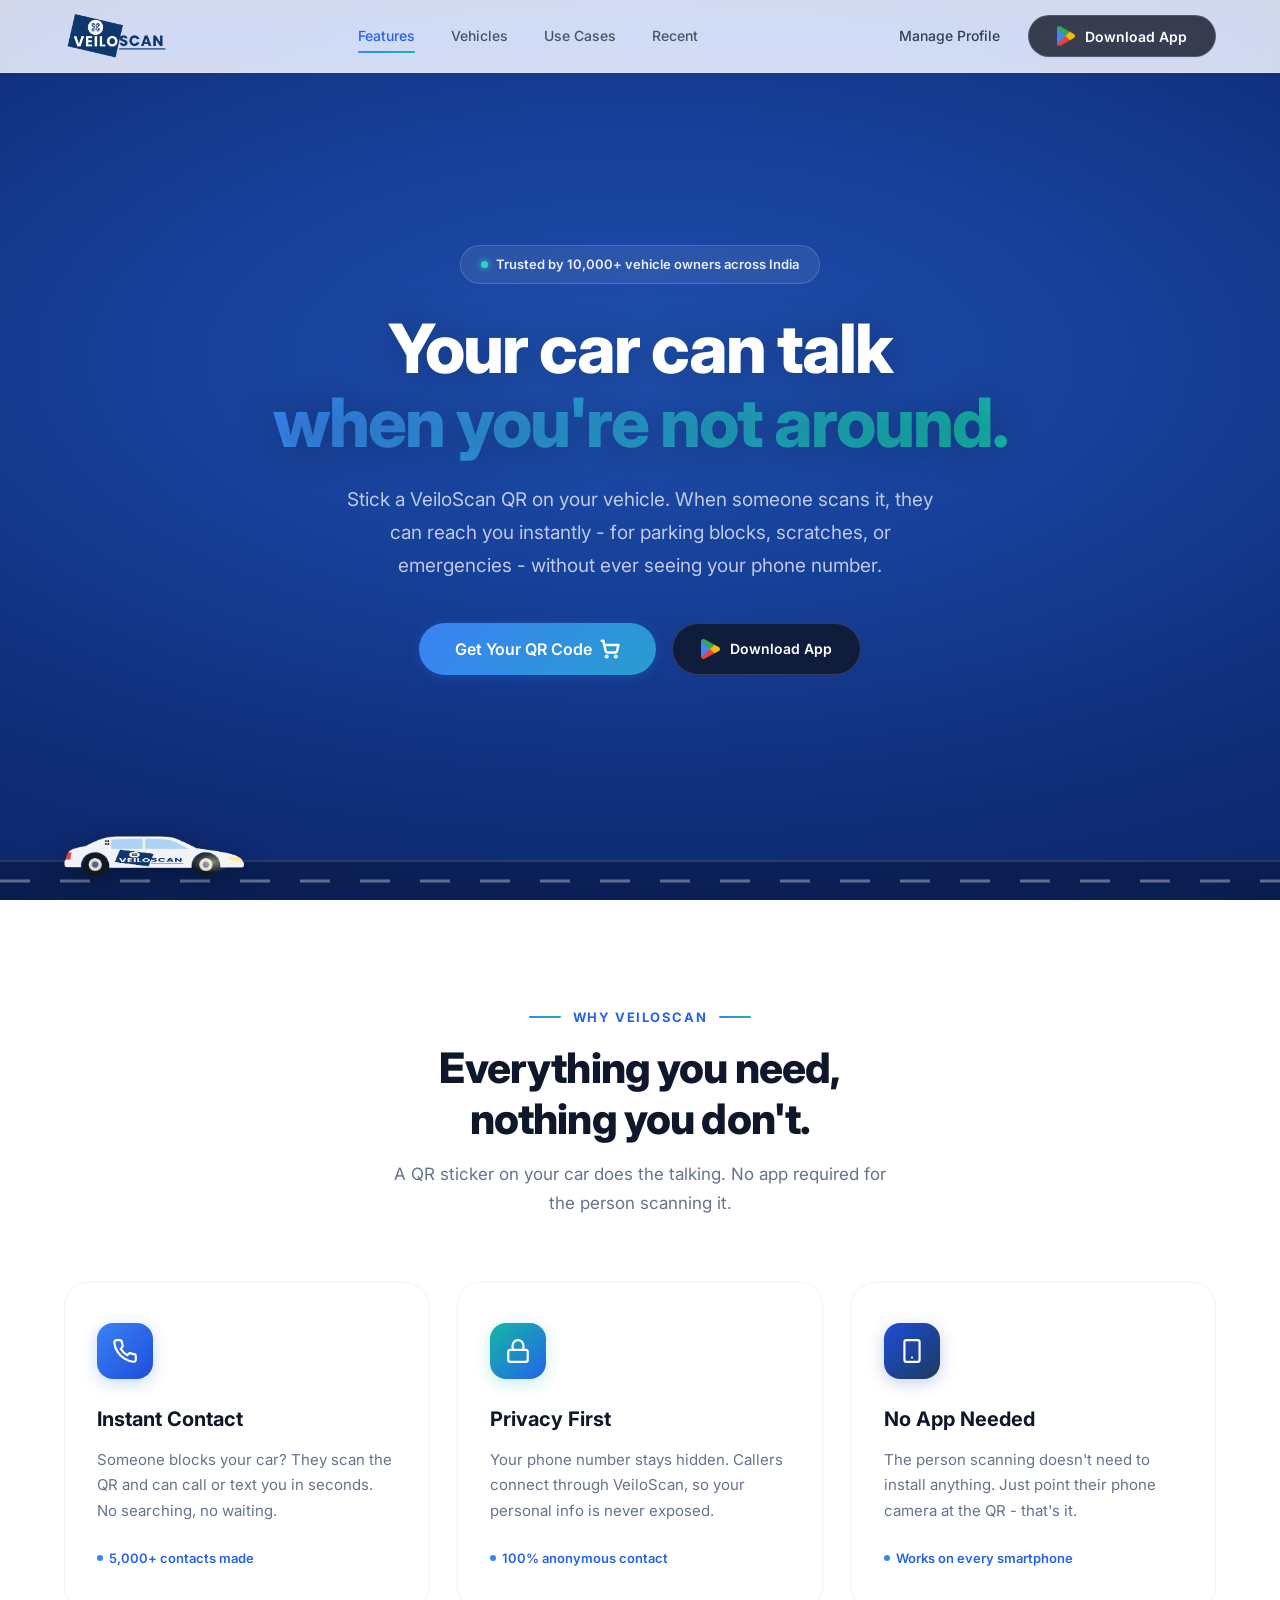
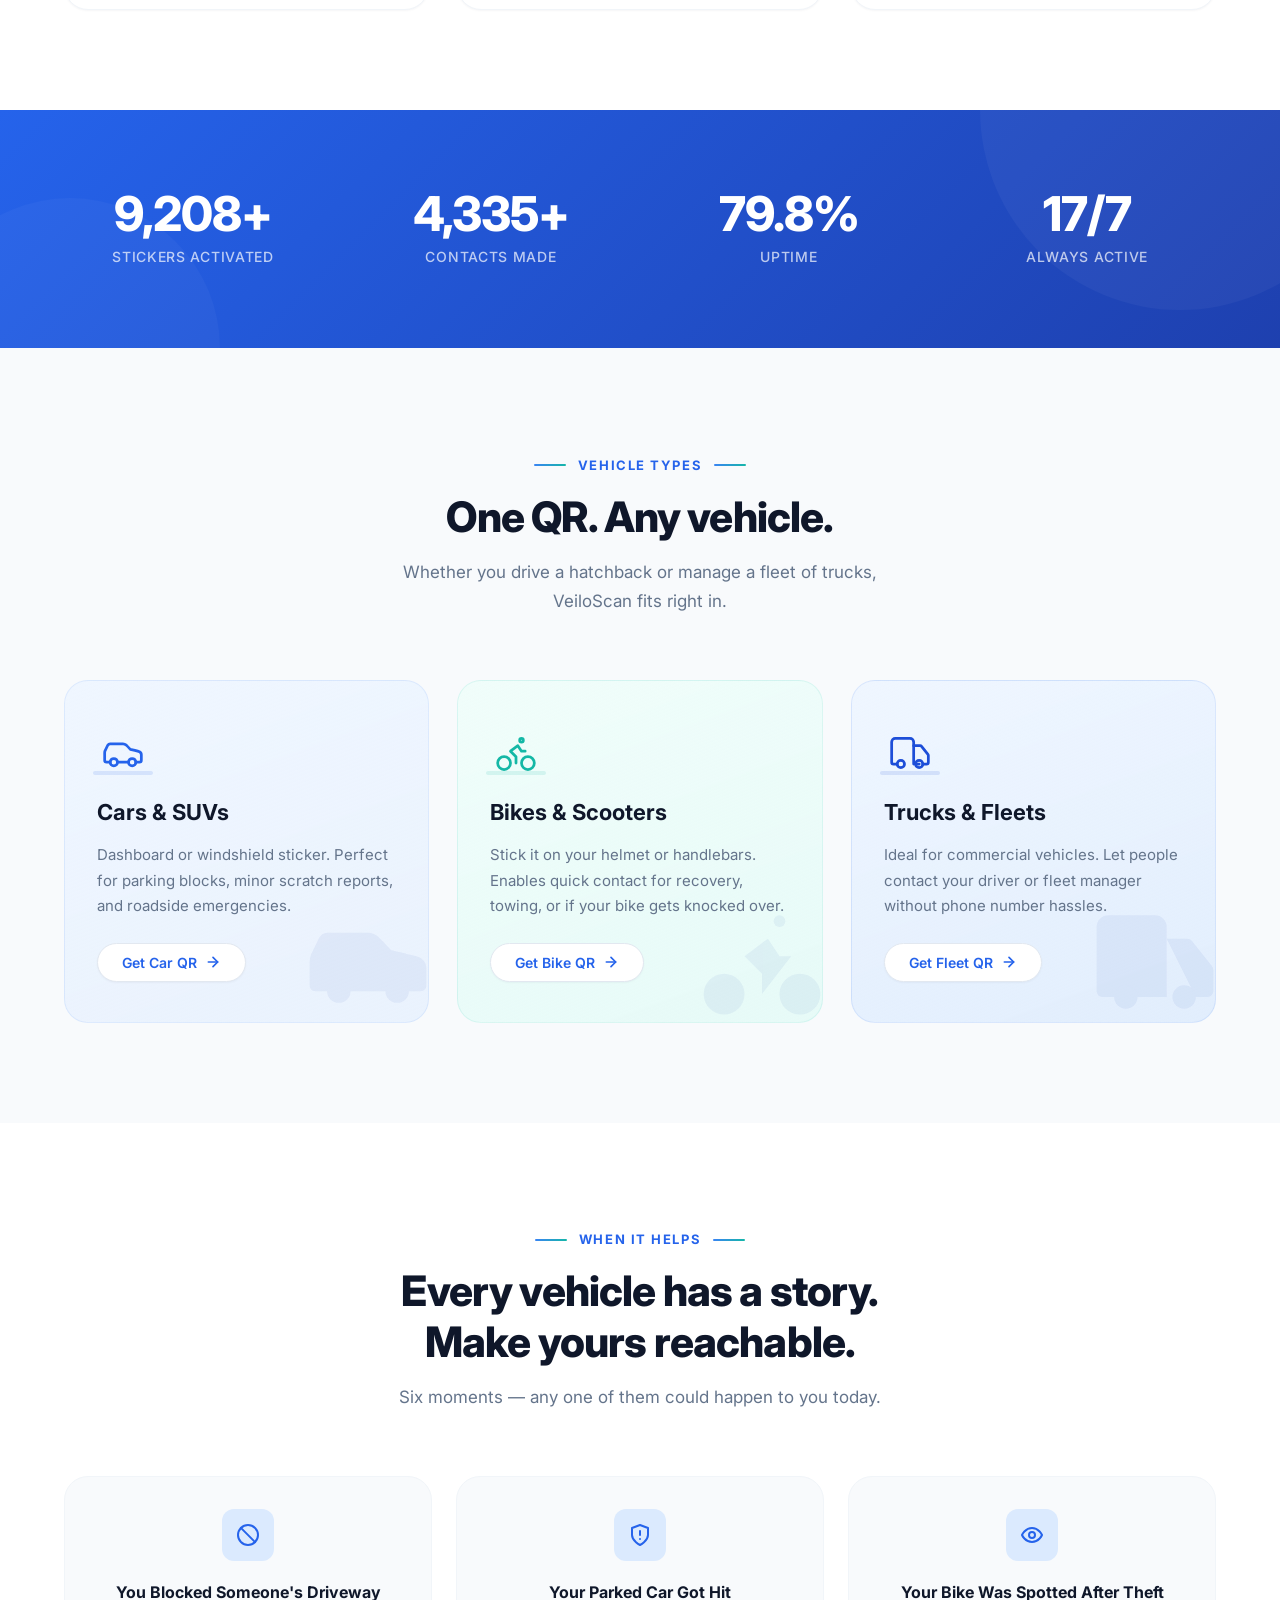
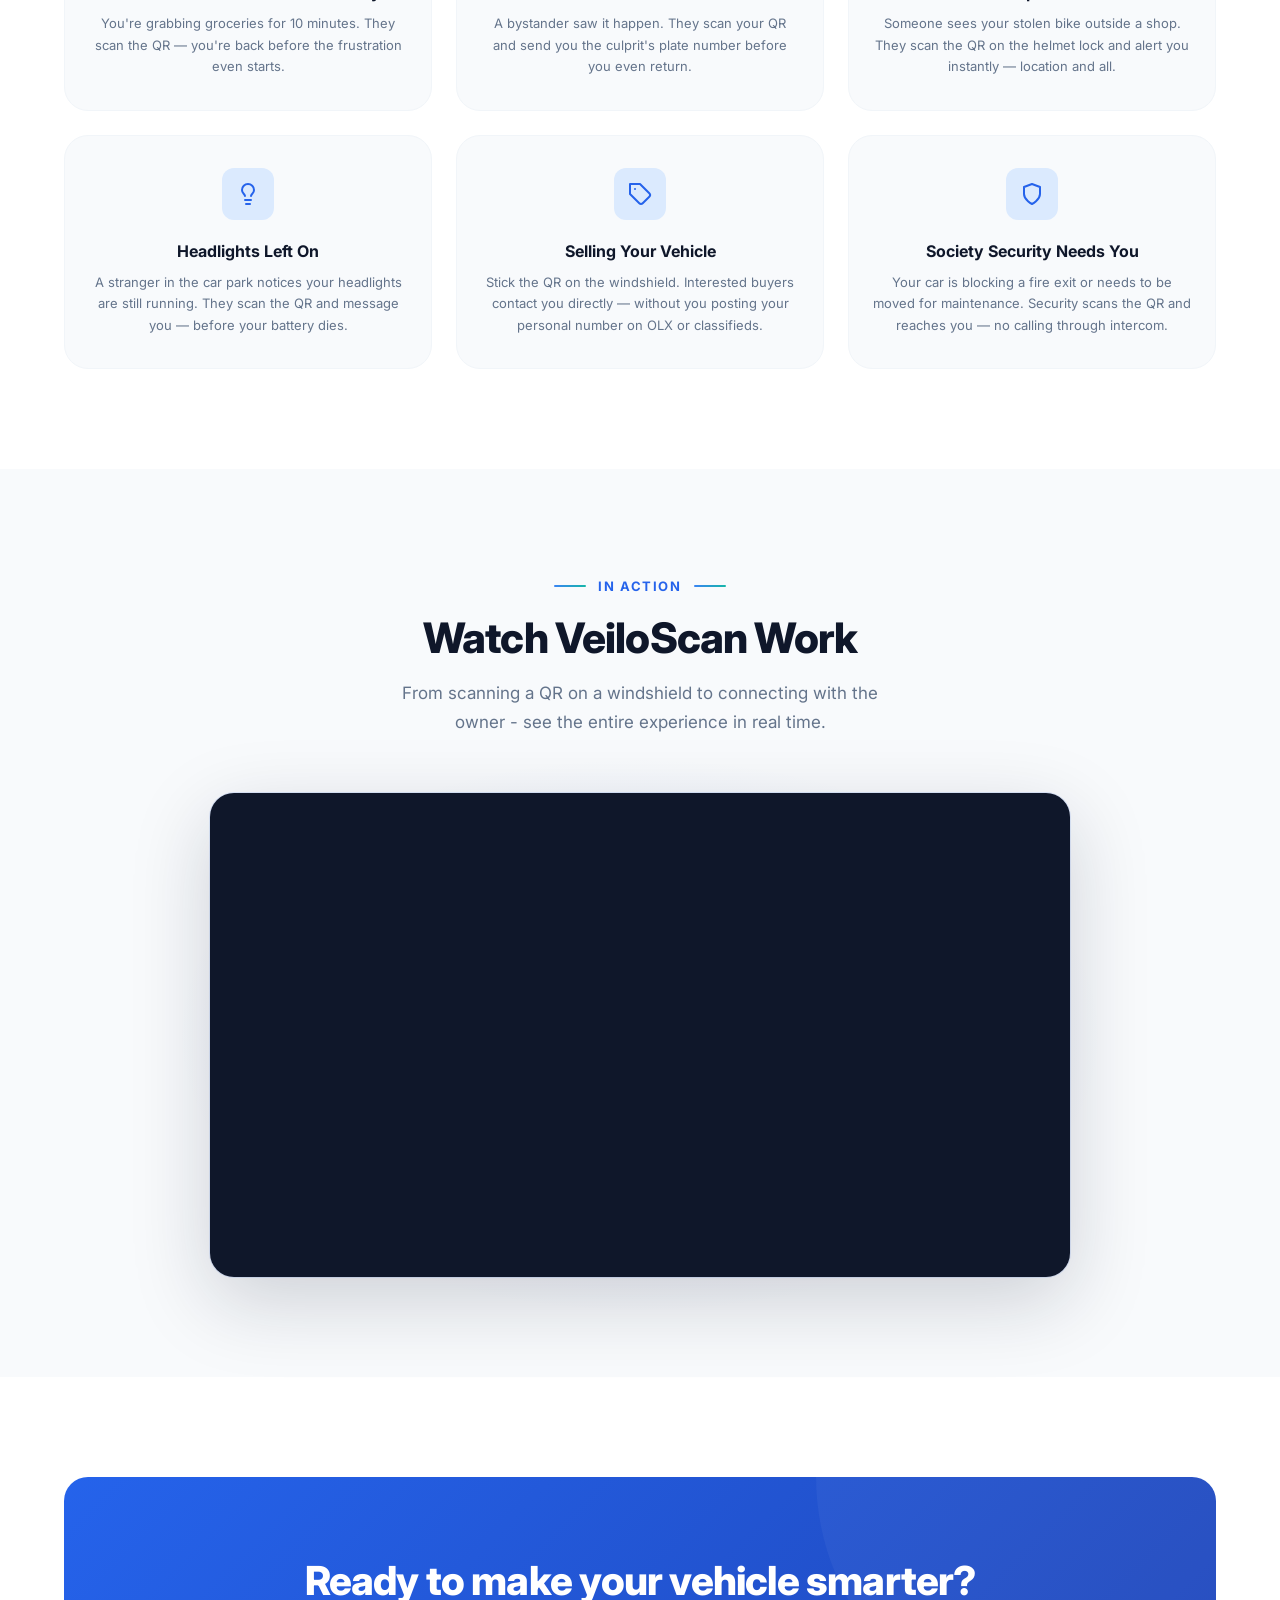
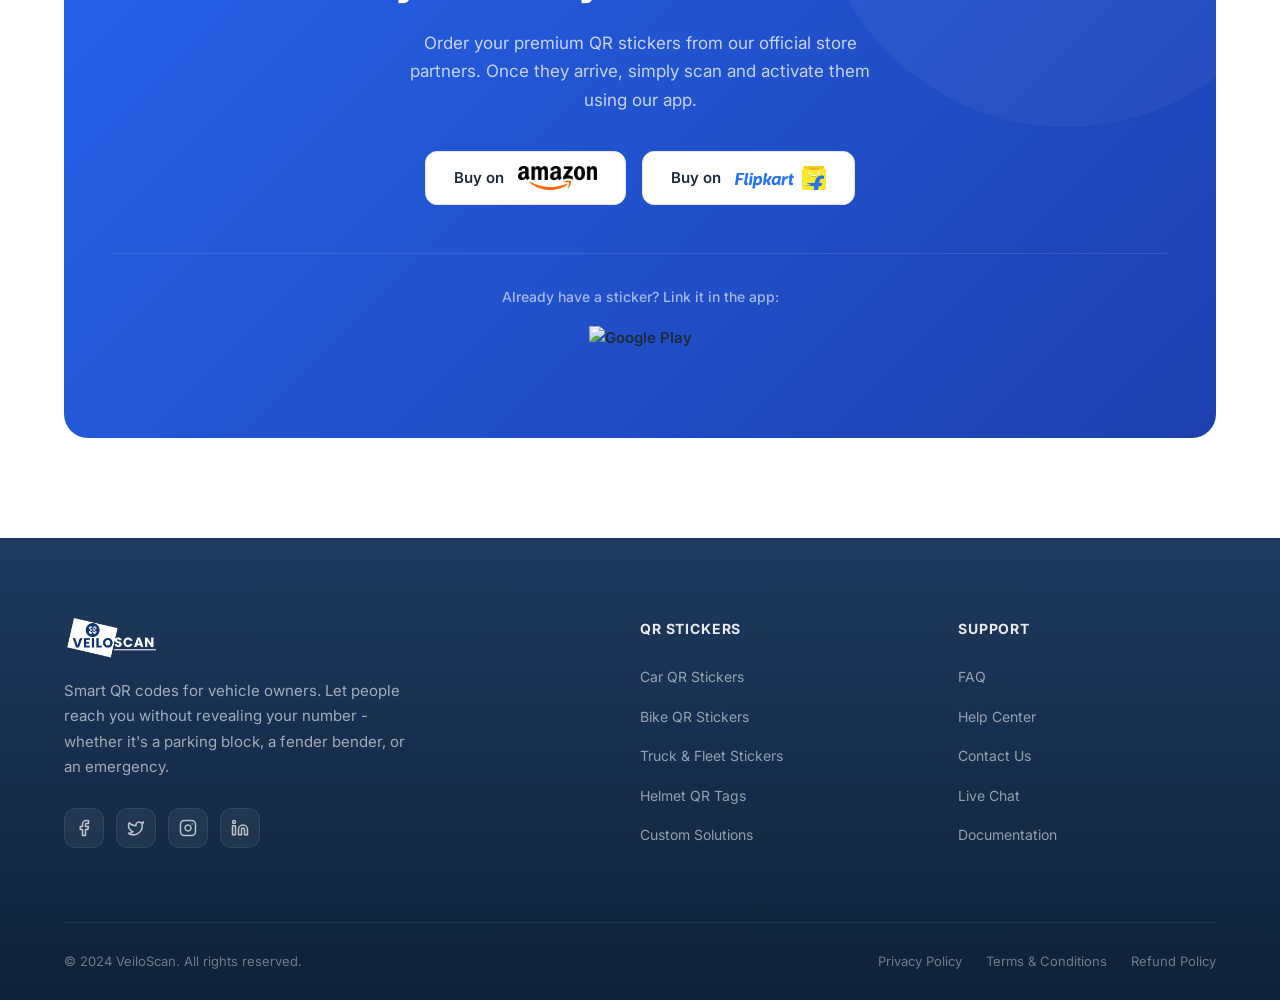
==== commit 9f5c583a: "Update car body with png asset and fix scenery sizes" ====
--- a/index.html
+++ b/index.html
@@ -123,49 +123,19 @@
                 <div class="hero-road__dust">
                     <span></span><span></span><span></span><span></span><span></span><span></span><span></span><span></span>
                 </div>
-                <svg viewBox="0 0 240 80" overflow="visible" xmlns="http://www.w3.org/2000/svg">
+                <!-- Car Body Image -->
+                <img src="./assets/car.png" alt="Veilo Car" class="car-body-img">
+                
+                <!-- Headlight glow overlay -->
+                <svg class="car-headlight-glow" viewBox="0 0 240 80" overflow="visible" xmlns="http://www.w3.org/2000/svg">
                     <defs>
                         <radialGradient id="headlightGlow">
                             <stop offset="0%" stop-color="rgba(255,255,200,0.5)" />
                             <stop offset="100%" stop-color="rgba(255,255,200,0)" />
                         </radialGradient>
                     </defs>
-                    <!-- Body -->
-                    <path d="M 22 55
-                             L 24 45
-                             C 25 38, 30 35, 40 33
-                             L 50 30
-                             C 60 21, 80 18, 105 18
-                             L 135 18
-                             C 155 18, 165 24, 180 33
-                             L 210 40
-                             C 220 42, 226 48, 226 55
-                             L 202 55
-                             A 17 17 0 0 0 168 55
-                             L 72 55
-                             A 17 17 0 0 0 38 55
-                             Z" fill="rgba(255,255,255,0.95)" />
-                    <!-- Windows -->
-                    <path d="M 65 31 C 72 23, 85 21, 105 21 L 115 21 L 115 33 L 61 33 Z"
-                        fill="rgba(100, 180, 255, 0.4)" />
-                    <path d="M 120 21 L 130 21 C 145 21, 155 25, 165 33 L 120 33 Z" fill="rgba(100, 180, 255, 0.4)" />
-                    <!-- QR Sticker -->
-                    <rect x="70" y="24" width="8" height="8" rx="1" fill="rgba(255,255,255,0.9)" />
-                    <rect x="71" y="25" width="2" height="2" fill="rgba(0,0,0,0.8)" />
-                    <rect x="75" y="25" width="2" height="2" fill="rgba(0,0,0,0.8)" />
-                    <rect x="71" y="29" width="2" height="2" fill="rgba(0,0,0,0.8)" />
-                    <rect x="75" y="29" width="1" height="1" fill="rgba(0,0,0,0.8)" />
-                    <!-- Wheels -->
-                    <circle cx="55" cy="55" r="14" fill="#0f172a" />
-                    <circle cx="185" cy="55" r="14" fill="#0f172a" />
-                    <circle cx="55" cy="55" r="7" fill="#cbd5e1" />
-                    <circle cx="185" cy="55" r="7" fill="#cbd5e1" />
-                    <circle cx="55" cy="55" r="3" fill="#64748b" />
-                    <circle cx="185" cy="55" r="3" fill="#64748b" />
-                    <!-- Headlight & Tailight -->
-                    <ellipse cx="220" cy="48" rx="6" ry="3" fill="rgba(255,255,200,1)" />
-                    <ellipse cx="240" cy="50" rx="30" ry="20" fill="url(#headlightGlow)" />
-                    <rect x="22" y="45" width="4" height="6" rx="1" fill="#ef4444" />
+                    <!-- Headlight beam overlaying the PNG -->
+                    <ellipse cx="230" cy="50" rx="40" ry="20" fill="url(#headlightGlow)" />
                 </svg>
             </div>
         </div>
--- a/css/style.css
+++ b/css/style.css
@@ -644,10 +644,22 @@
   z-index: 3;
 }
 
-.hero-road__car svg {
+.car-body-img {
+  display: block;
   width: 100%;
   height: auto;
   animation: car-bounce 0.6s ease-in-out infinite;
+}
+
+.car-headlight-glow {
+  position: absolute;
+  top: 0;
+  left: 0;
+  width: 100%;
+  height: 100%;
+  pointer-events: none;
+  animation: car-bounce 0.6s ease-in-out infinite;
+  z-index: 2;
 }
 
 /* Subtle bounce */
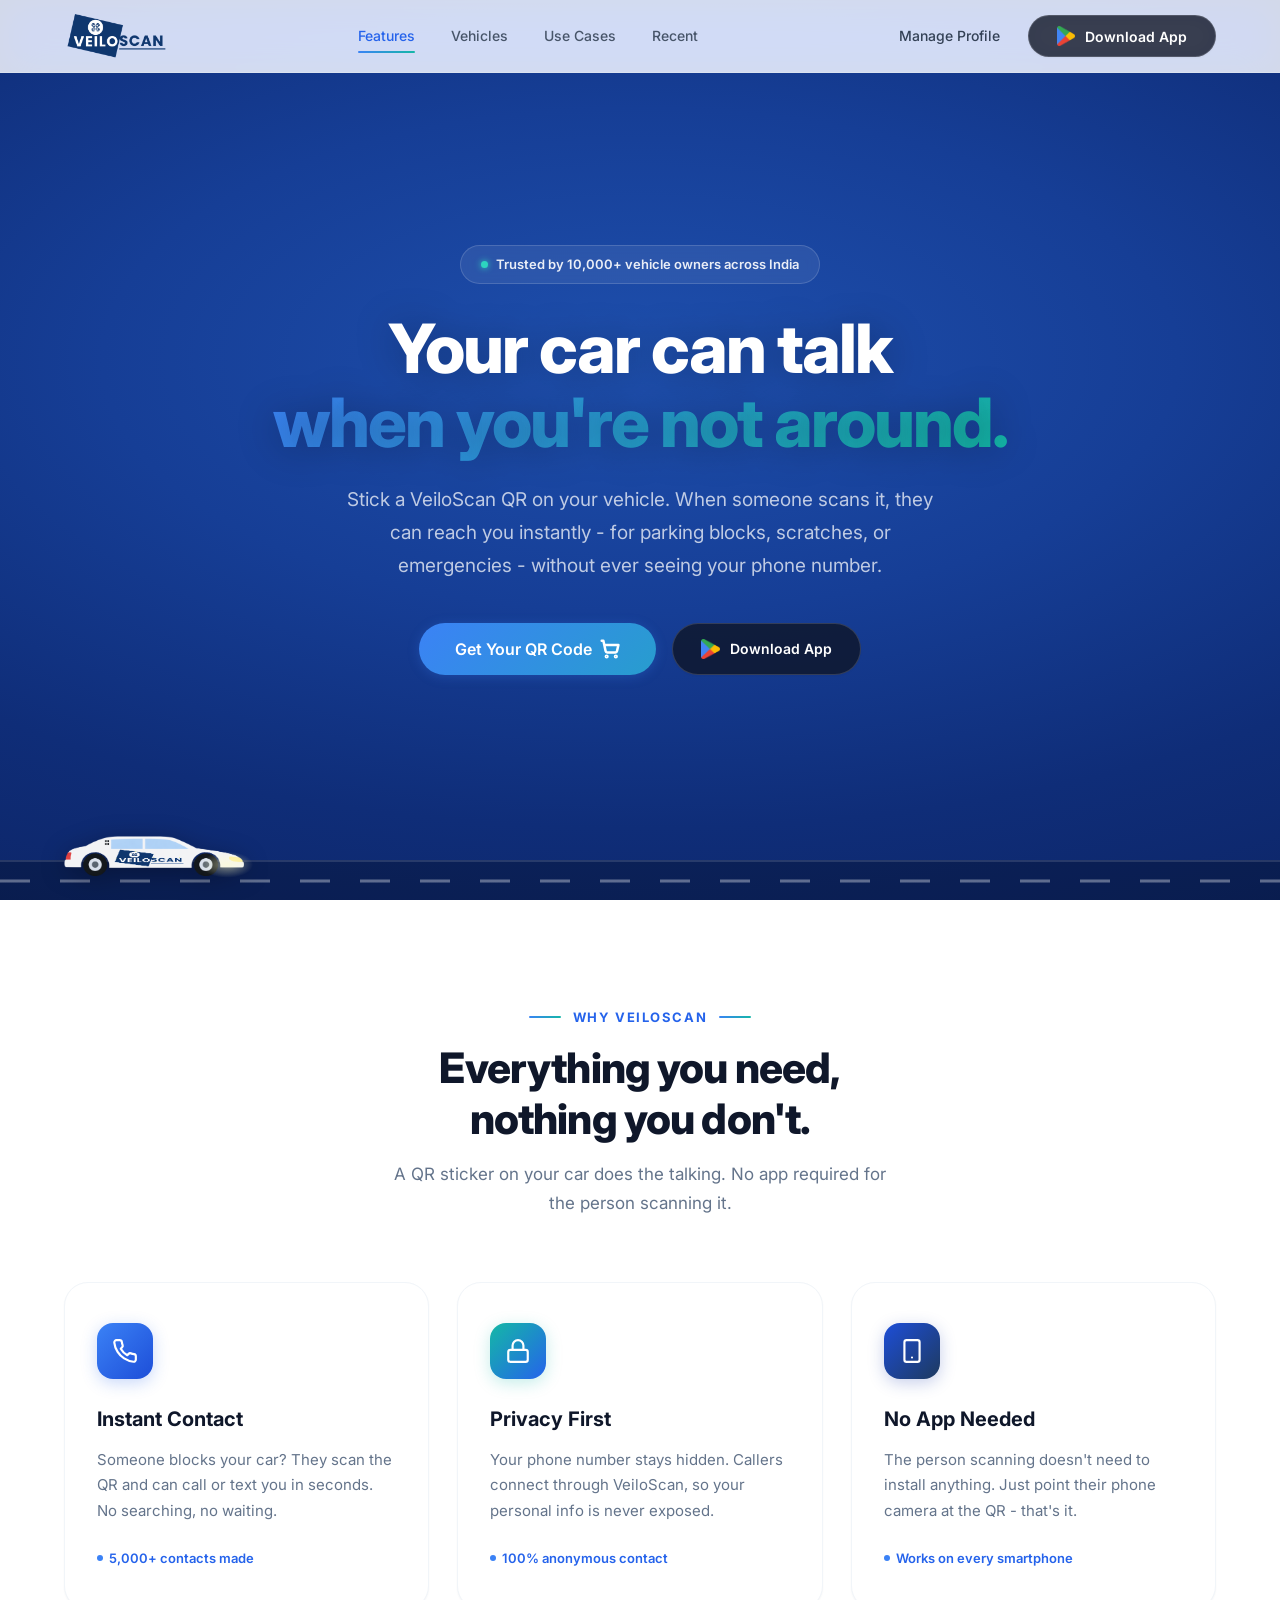
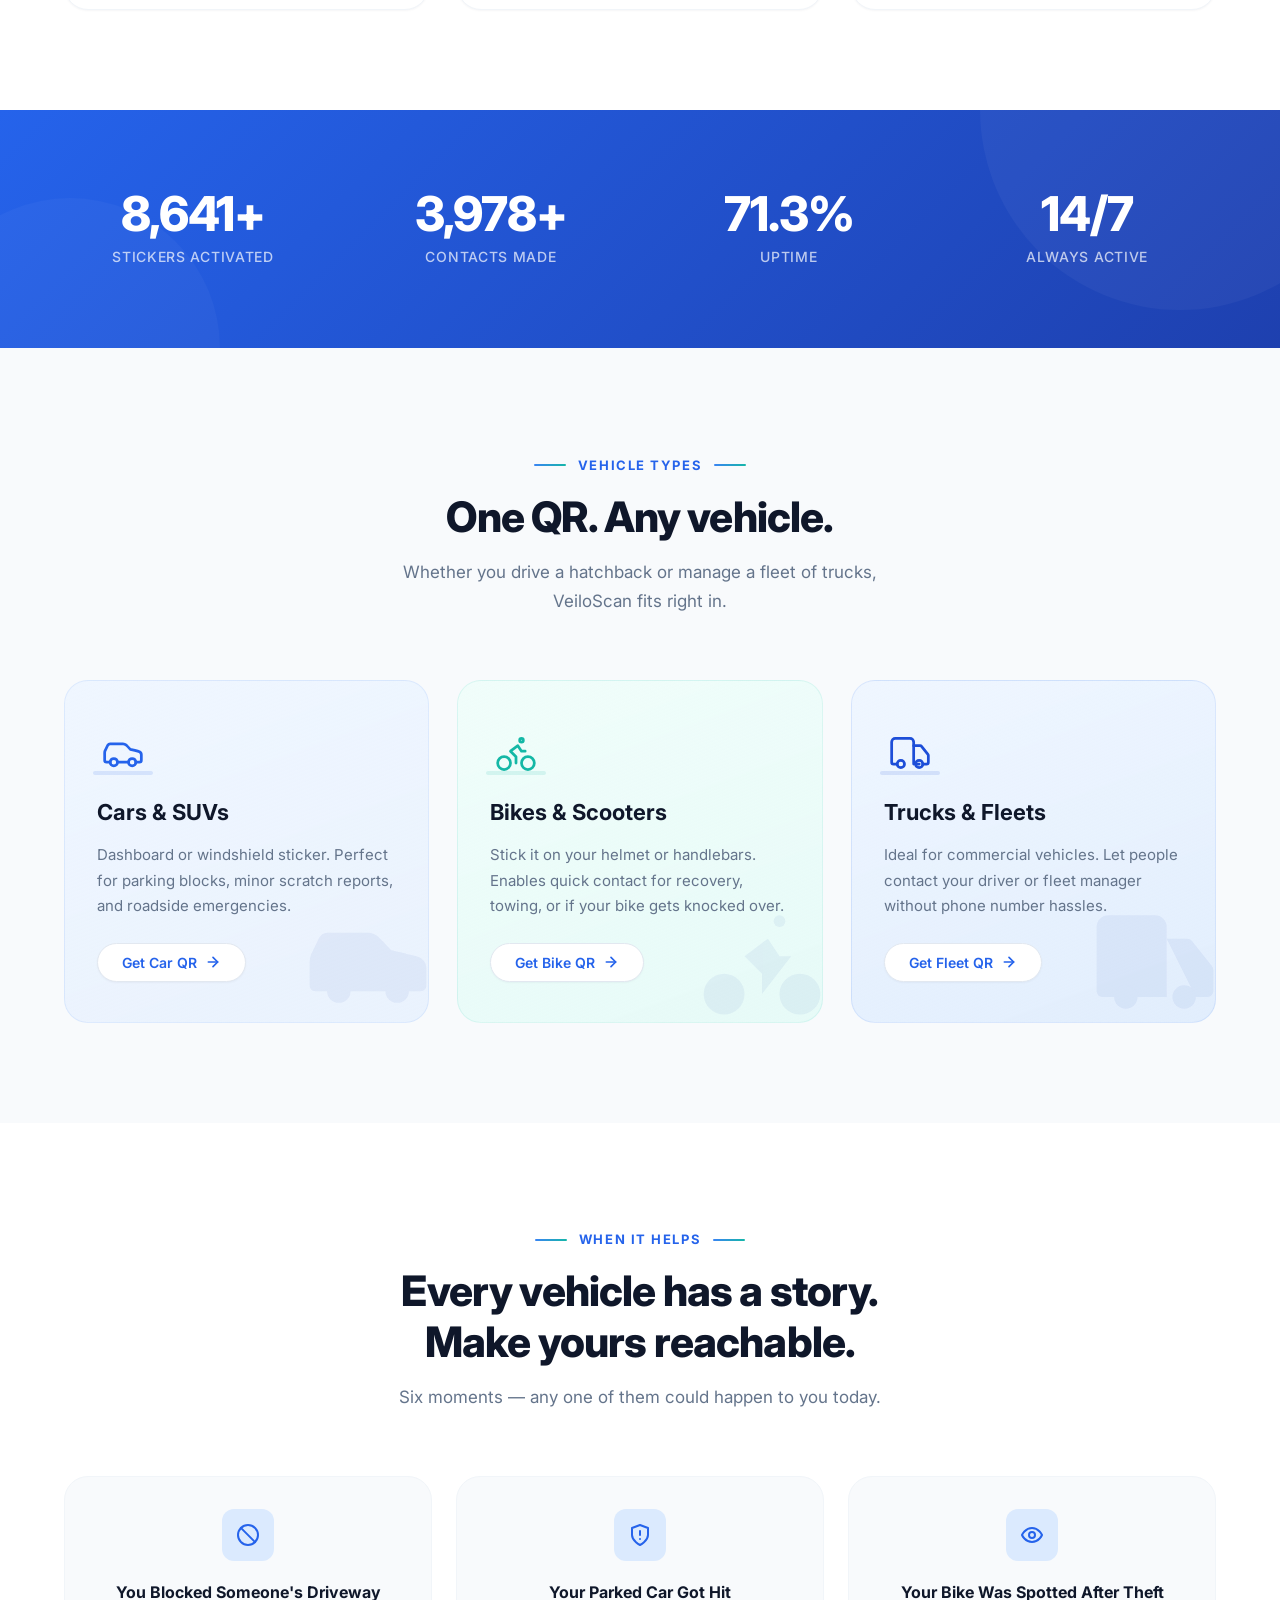
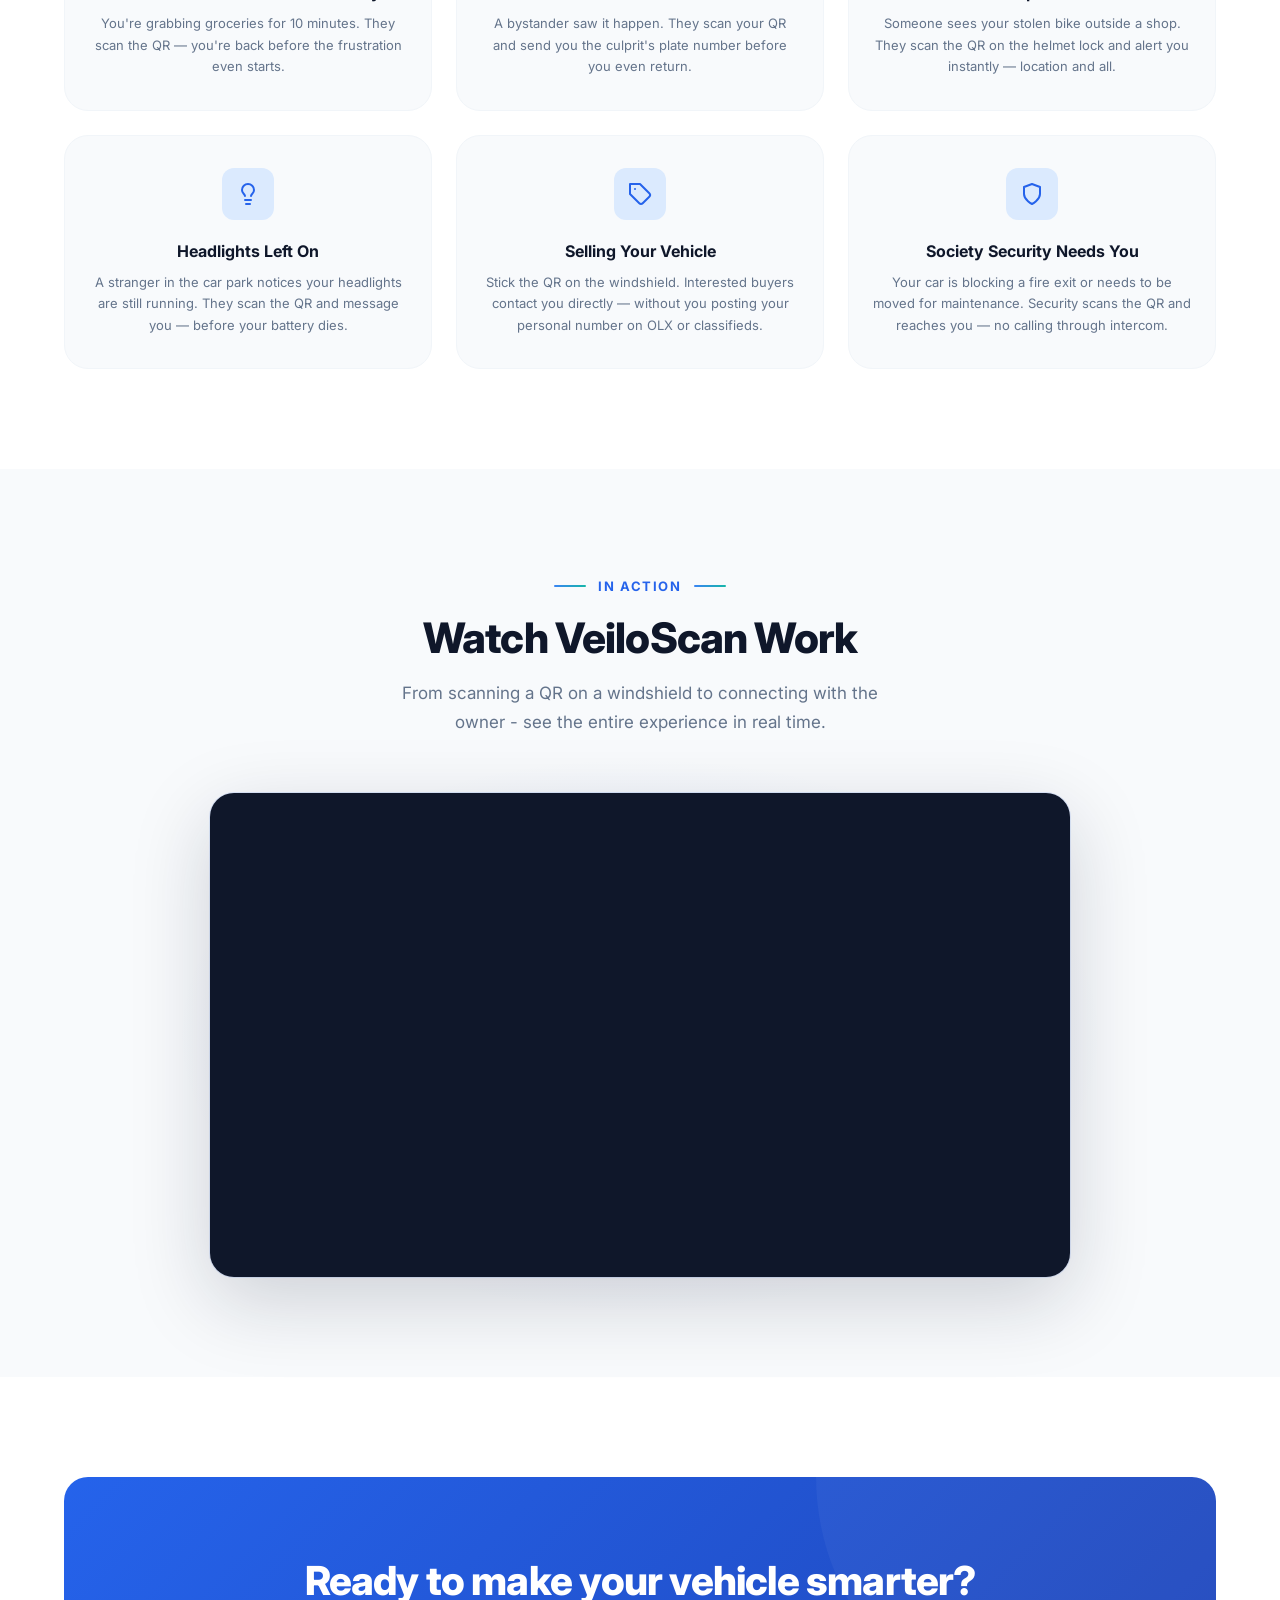
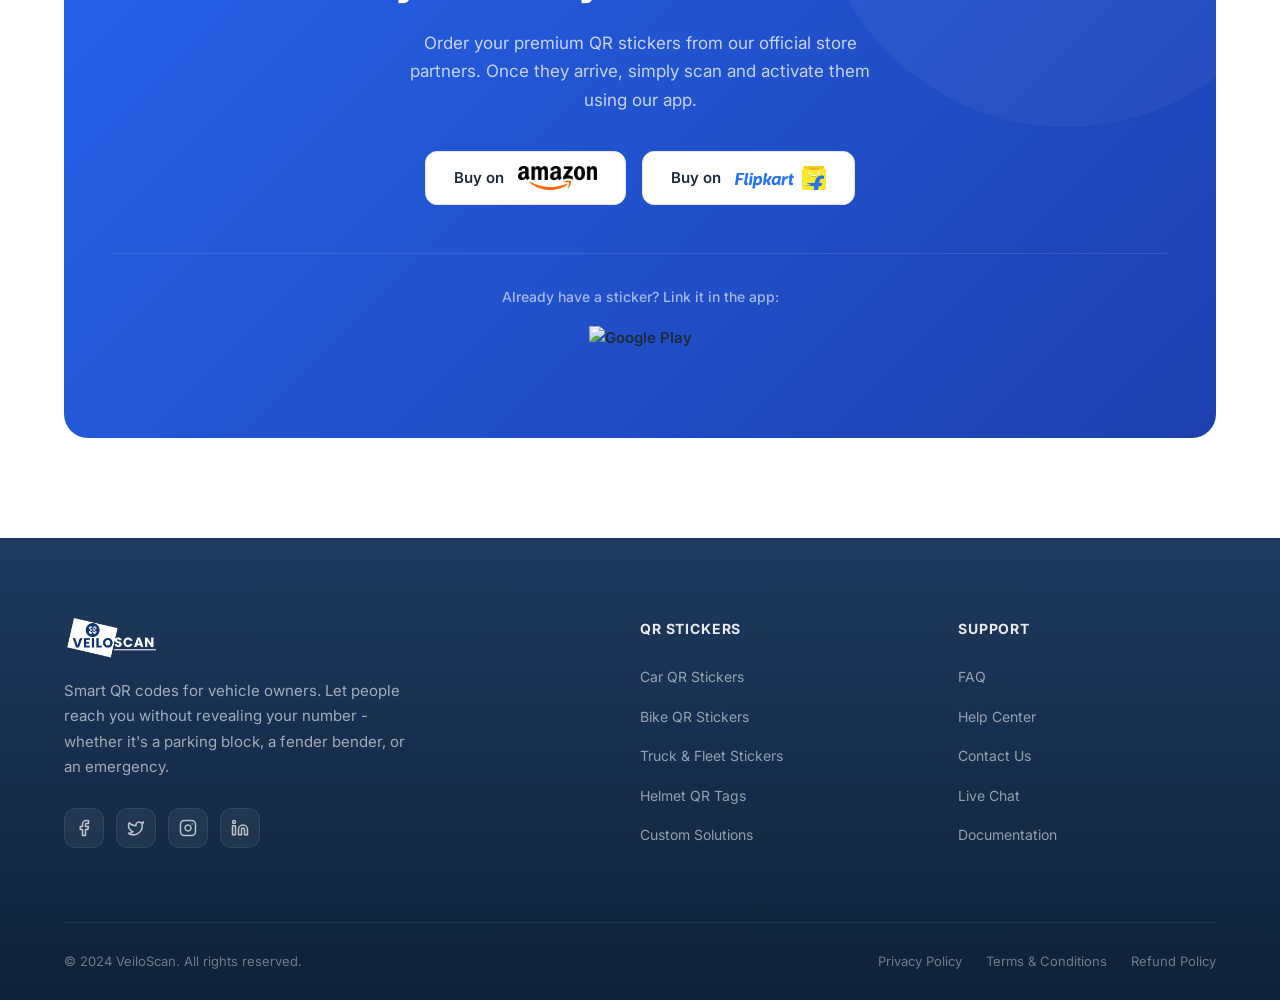
==== commit bd47b4f5: "Adjust headlight glow position for car.png" ====
--- a/index.html
+++ b/index.html
@@ -134,8 +134,8 @@
                             <stop offset="100%" stop-color="rgba(255,255,200,0)" />
                         </radialGradient>
                     </defs>
-                    <!-- Headlight beam overlaying the PNG -->
-                    <ellipse cx="230" cy="50" rx="40" ry="20" fill="url(#headlightGlow)" />
+                    <!-- Headlight beam overlaying the PNG - shifted further right -->
+                    <ellipse cx="260" cy="55" rx="50" ry="25" fill="url(#headlightGlow)" />
                 </svg>
             </div>
         </div>
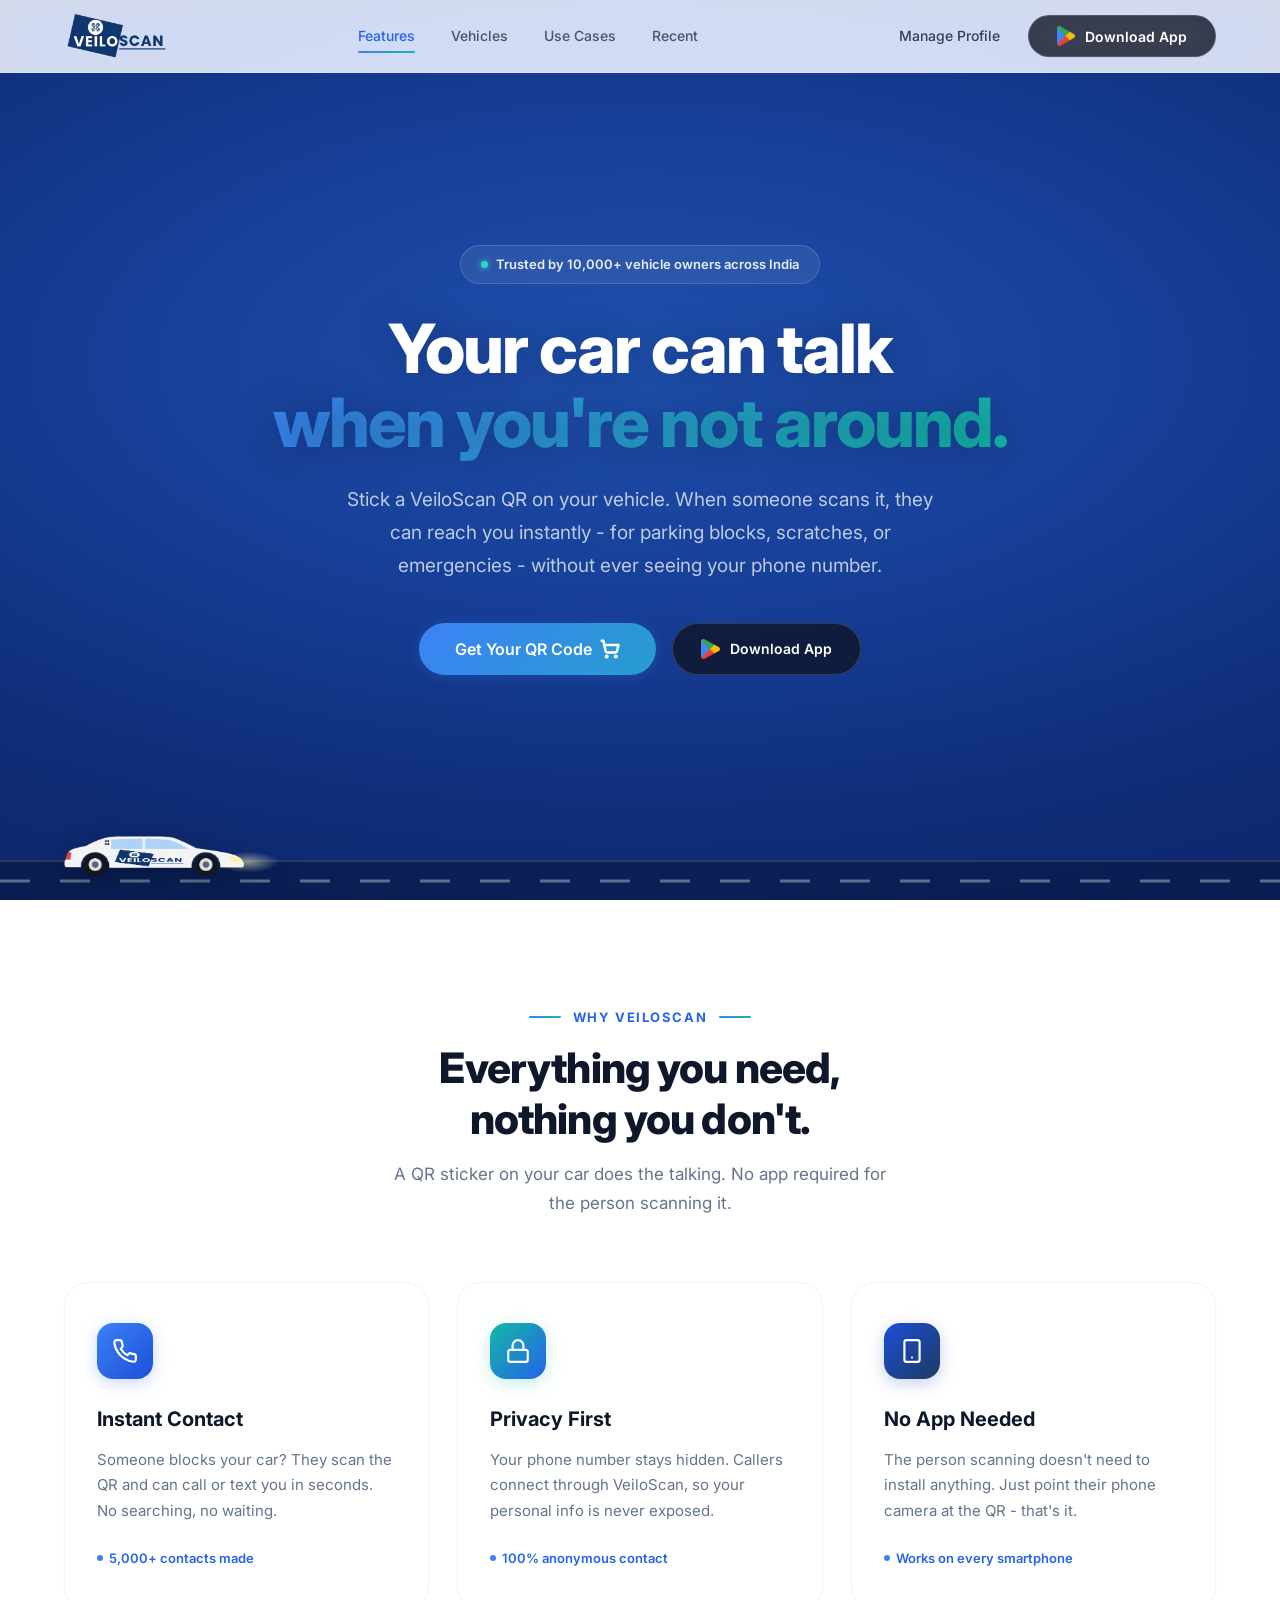
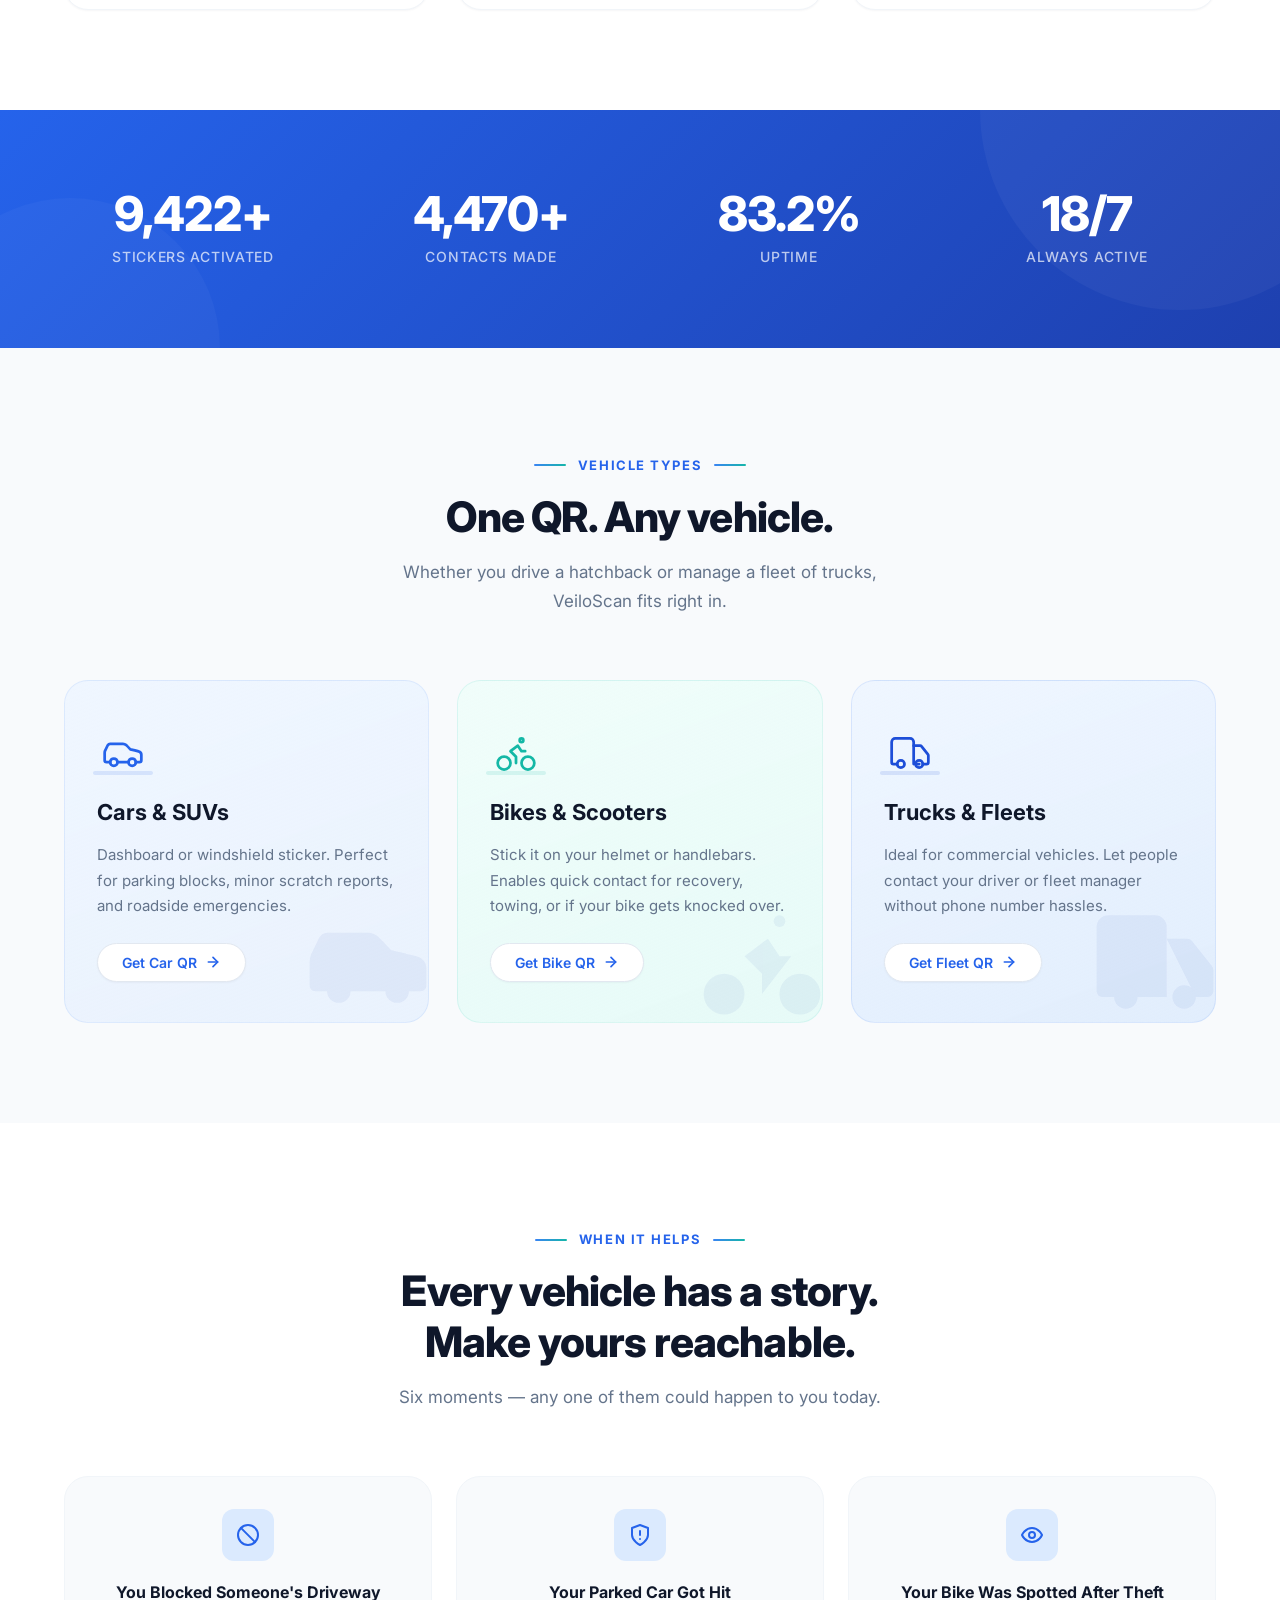
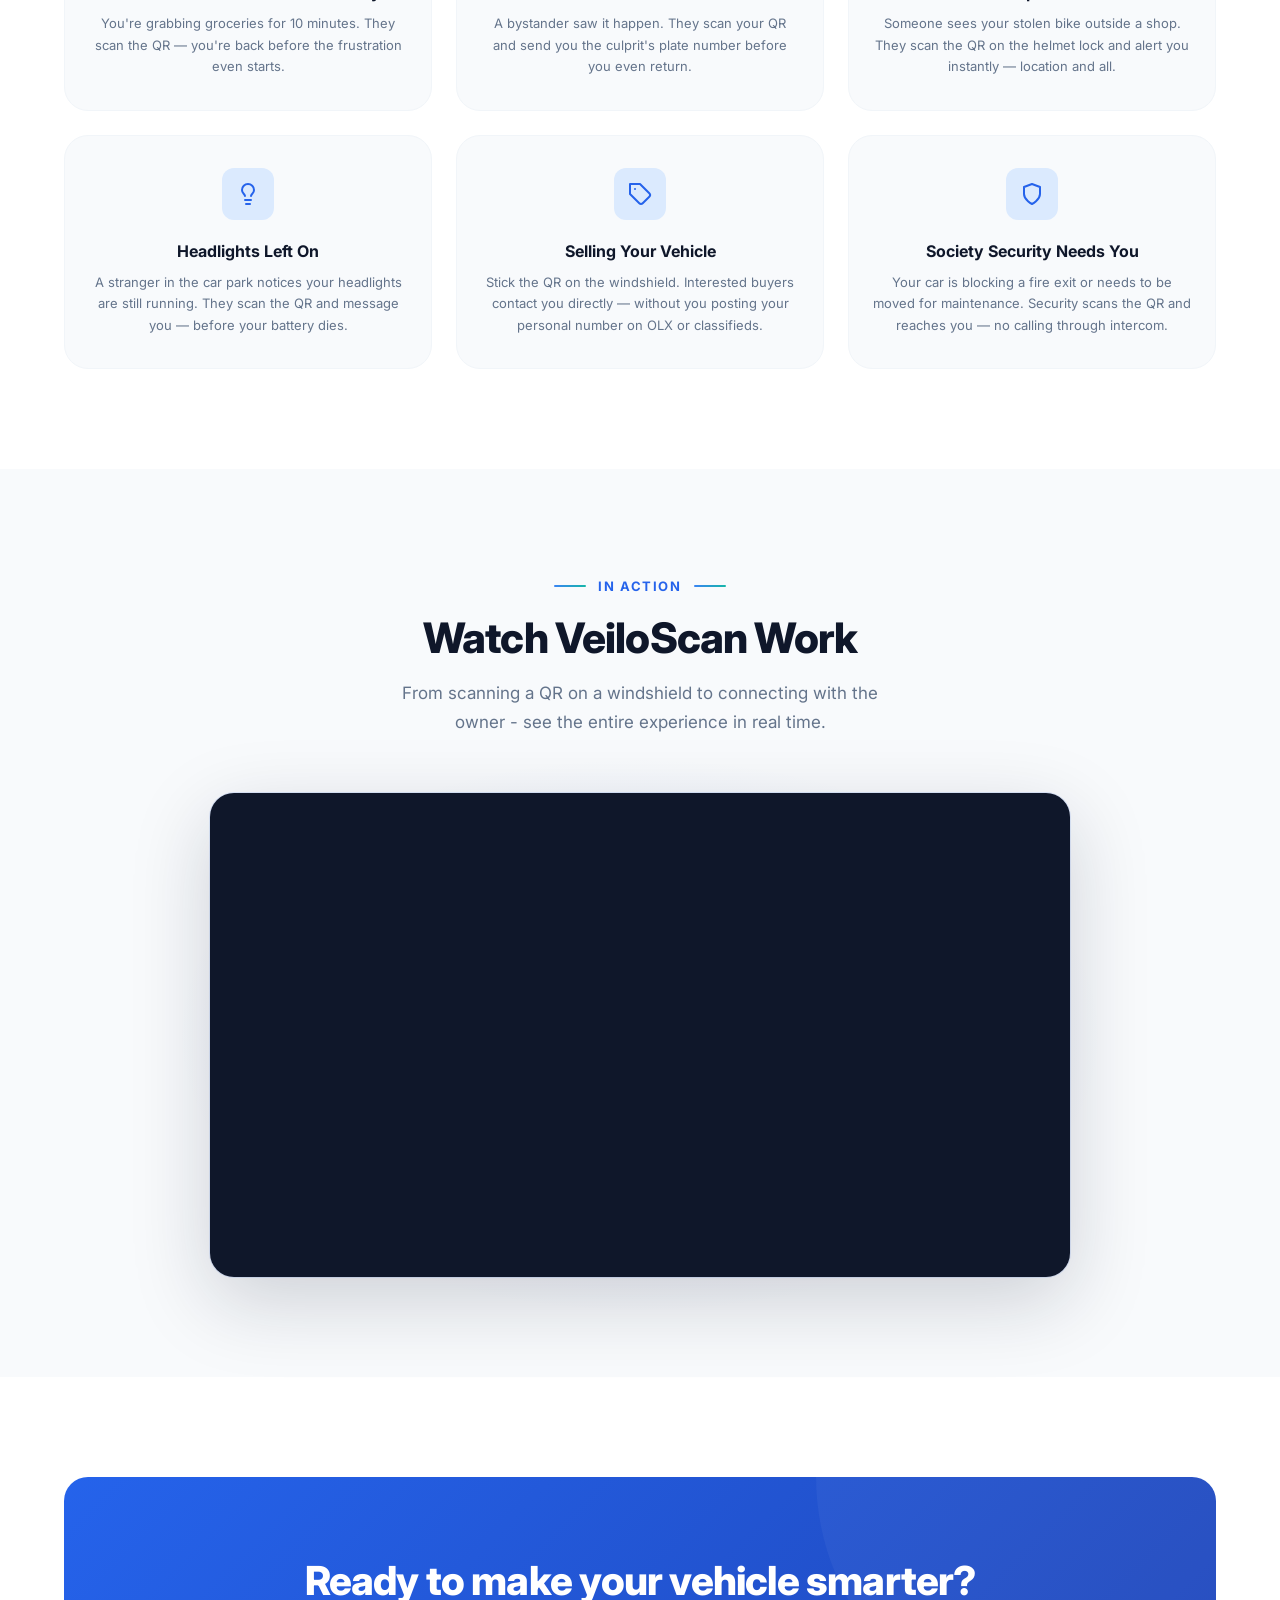
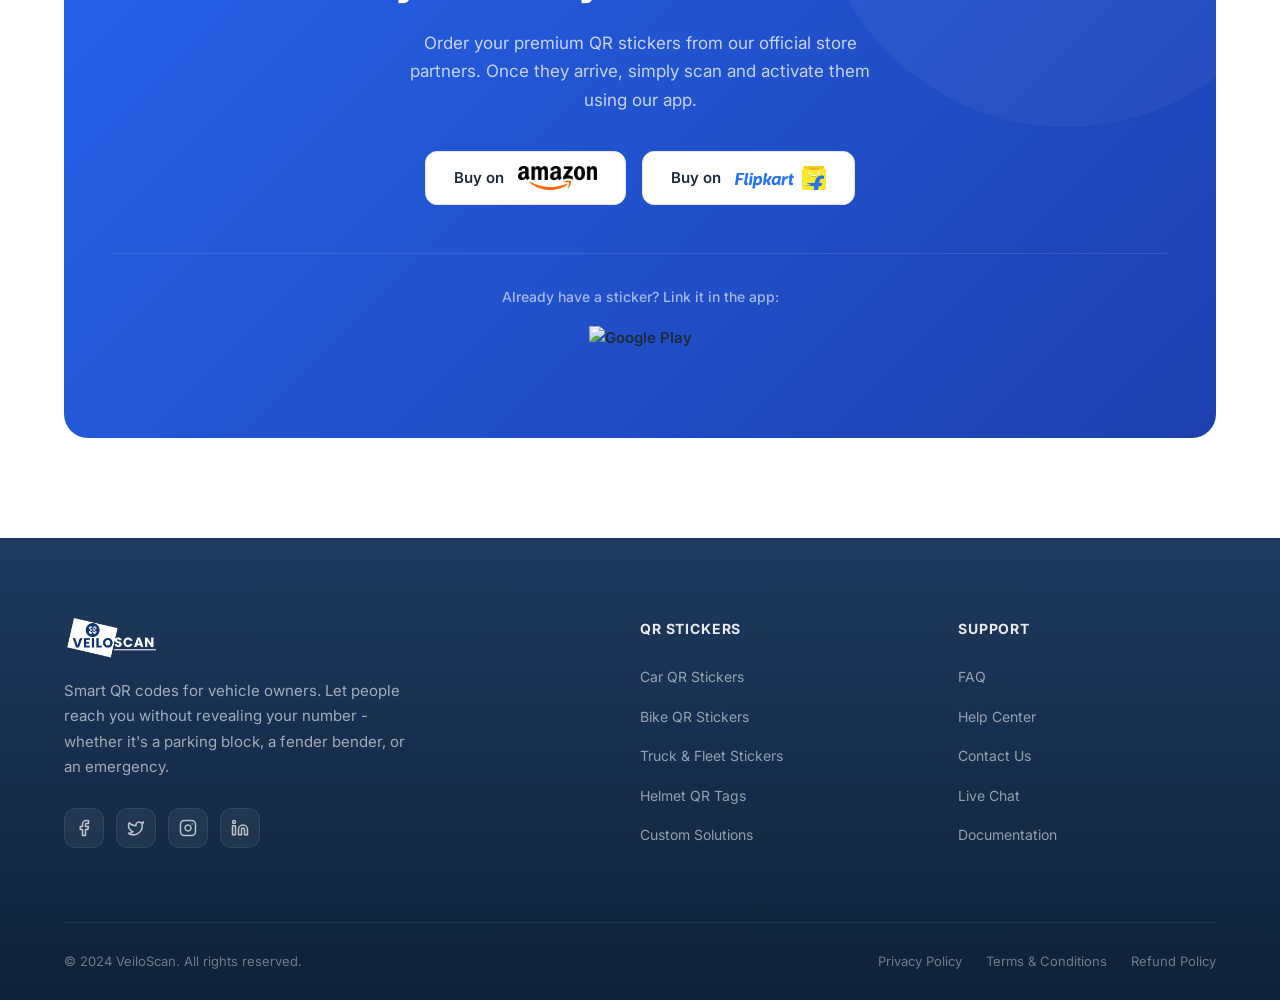
==== commit 5bed758e: "style: adjust headlight glow projection position and dimensions in index.html" ====
--- a/index.html
+++ b/index.html
@@ -125,17 +125,18 @@
                 </div>
                 <!-- Car Body Image -->
                 <img src="./assets/car.png" alt="Veilo Car" class="car-body-img">
-                
+
                 <!-- Headlight glow overlay -->
-                <svg class="car-headlight-glow" viewBox="0 0 240 80" overflow="visible" xmlns="http://www.w3.org/2000/svg">
+                <svg class="car-headlight-glow" viewBox="0 0 240 80" overflow="visible"
+                    xmlns="http://www.w3.org/2000/svg">
                     <defs>
                         <radialGradient id="headlightGlow">
                             <stop offset="0%" stop-color="rgba(255,255,200,0.5)" />
                             <stop offset="100%" stop-color="rgba(255,255,200,0)" />
                         </radialGradient>
                     </defs>
-                    <!-- Headlight beam overlaying the PNG - shifted further right -->
-                    <ellipse cx="260" cy="55" rx="50" ry="25" fill="url(#headlightGlow)" />
+                    <!-- Headlight beam projecting well in front of the car -->
+                    <ellipse cx="300" cy="50" rx="60" ry="20" fill="url(#headlightGlow)" />
                 </svg>
             </div>
         </div>
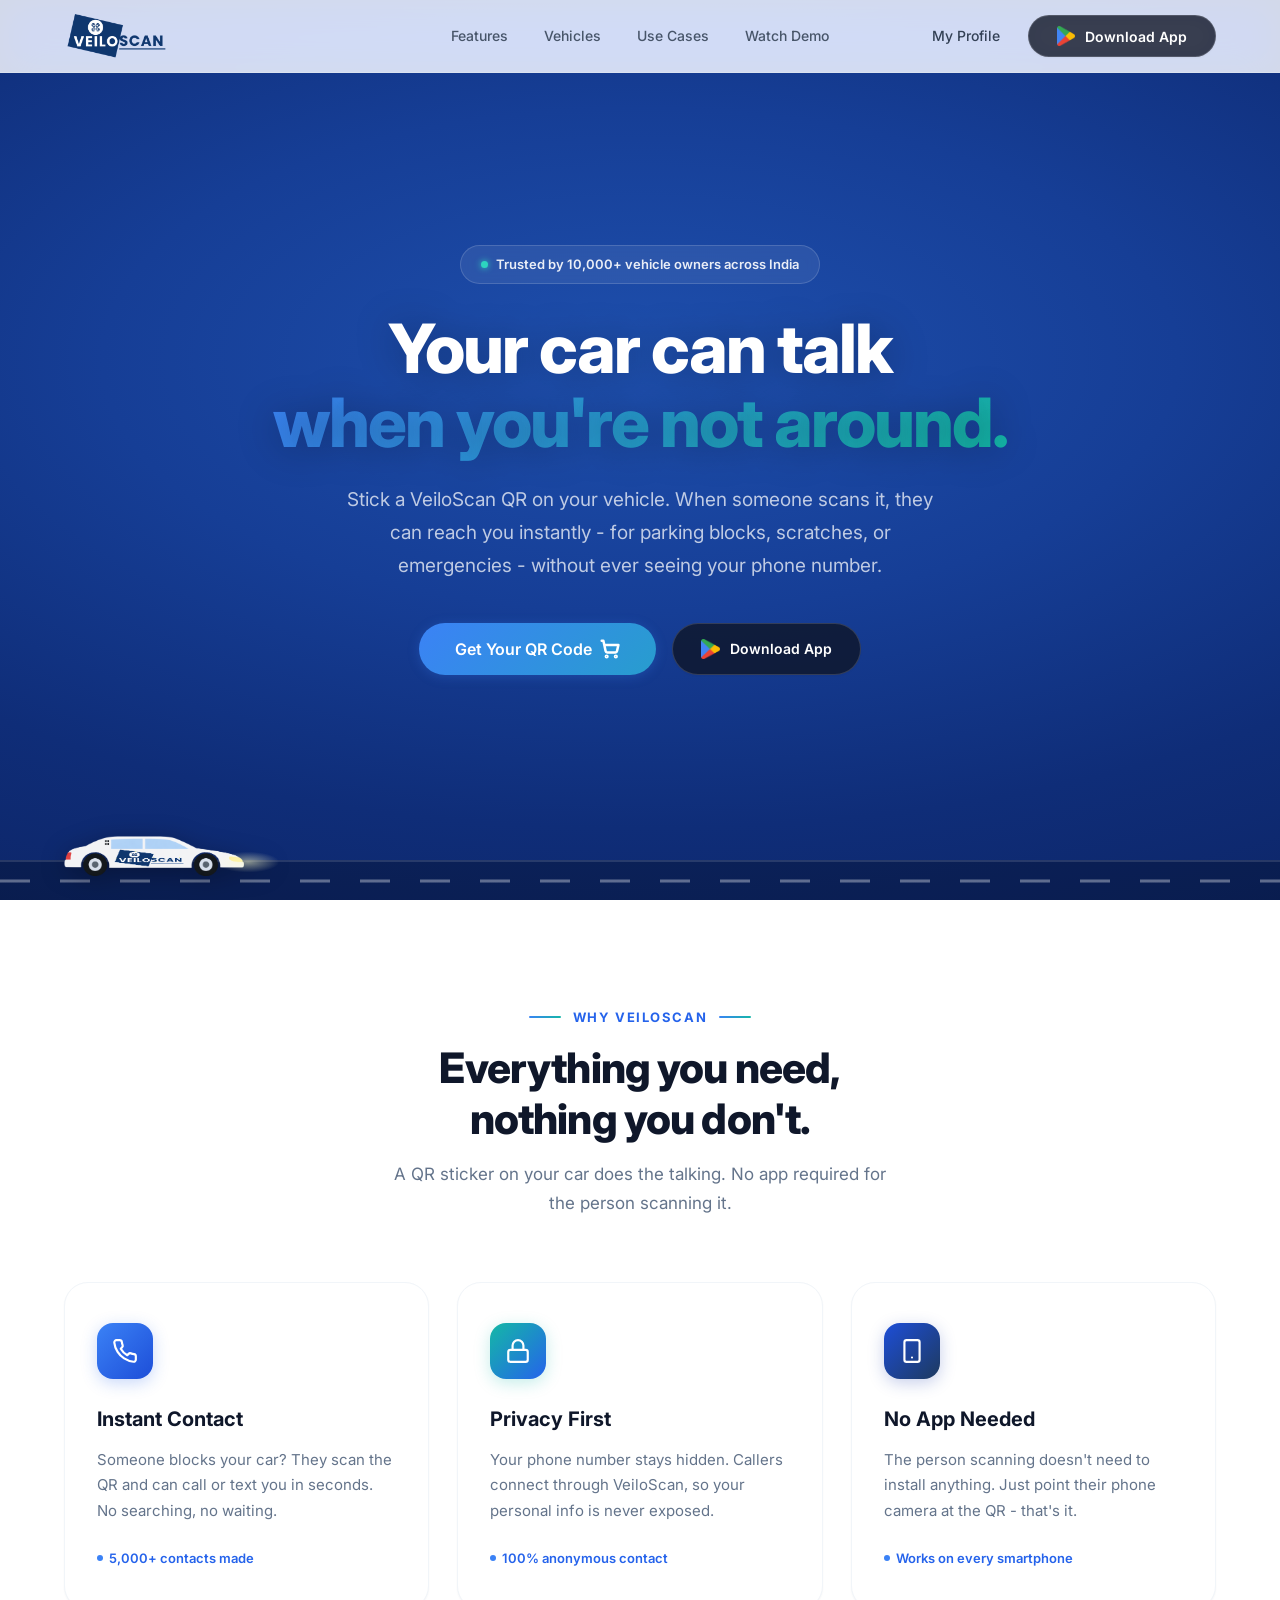
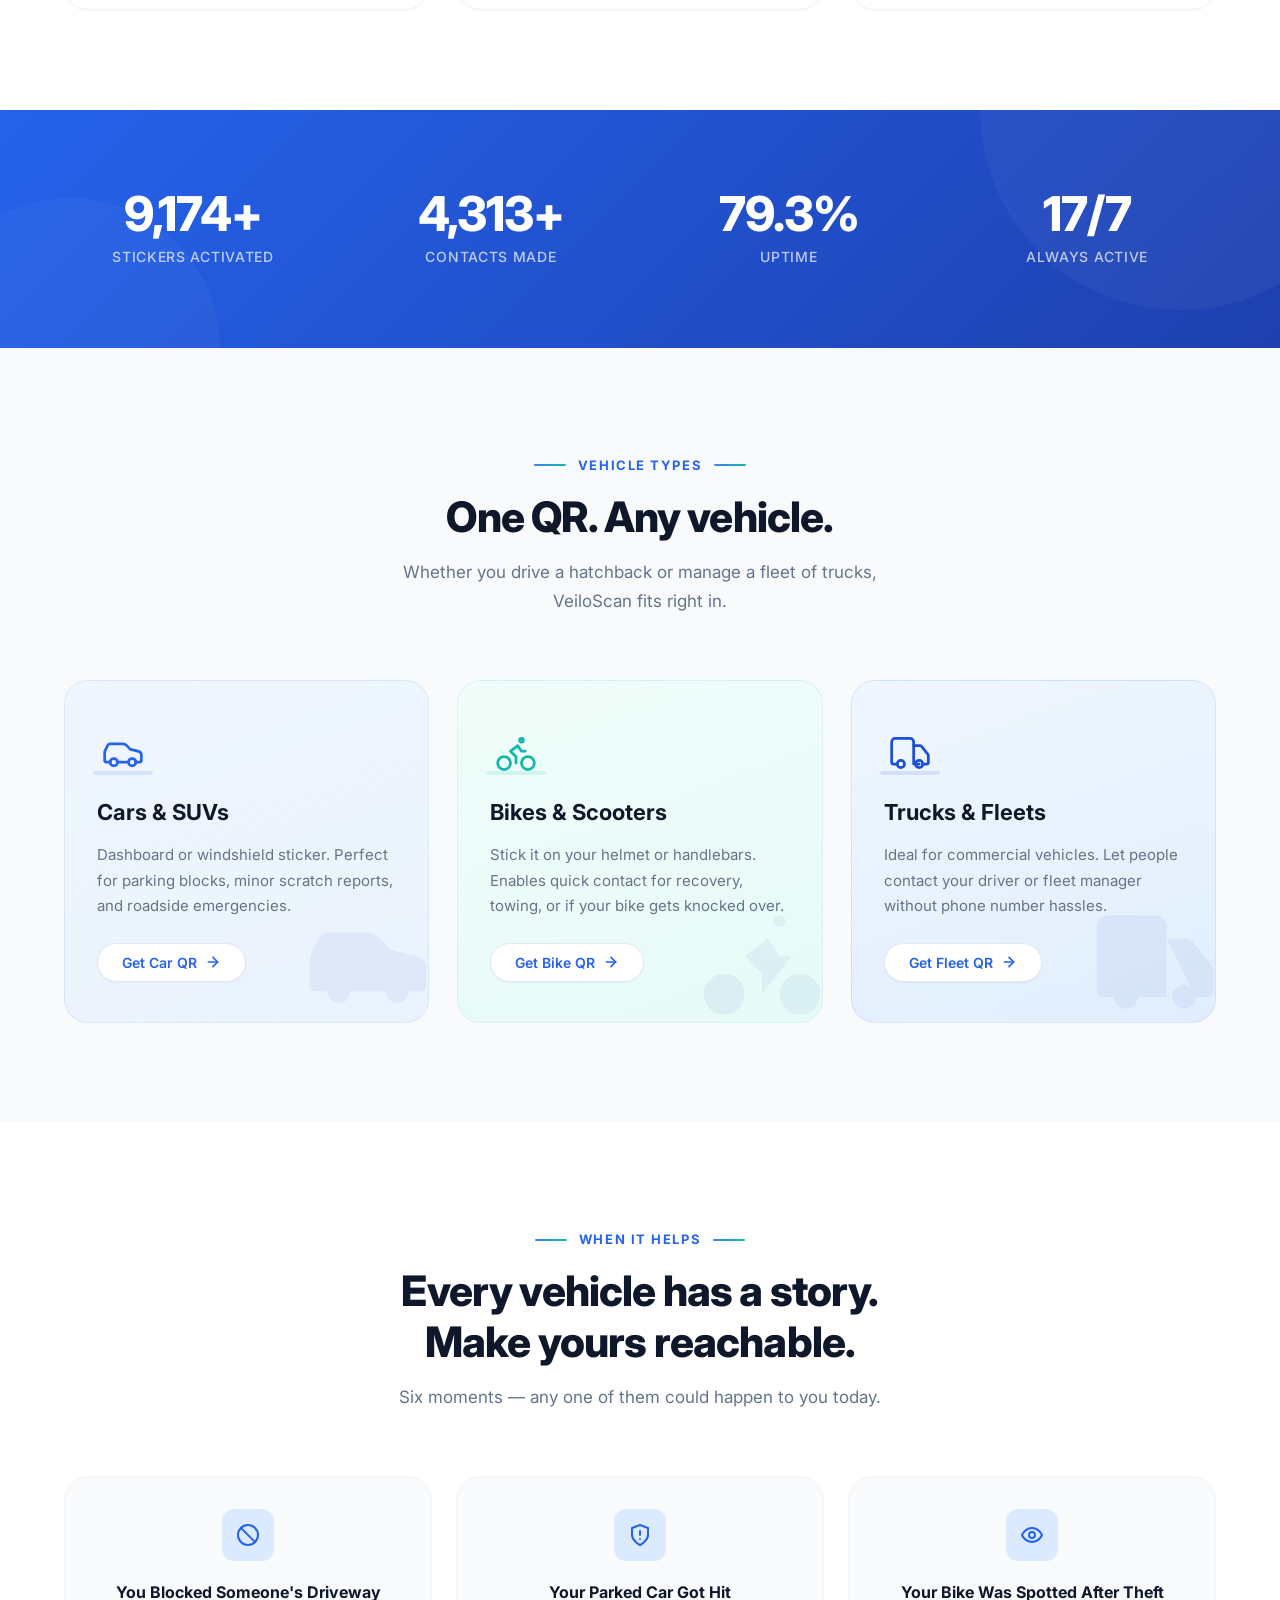
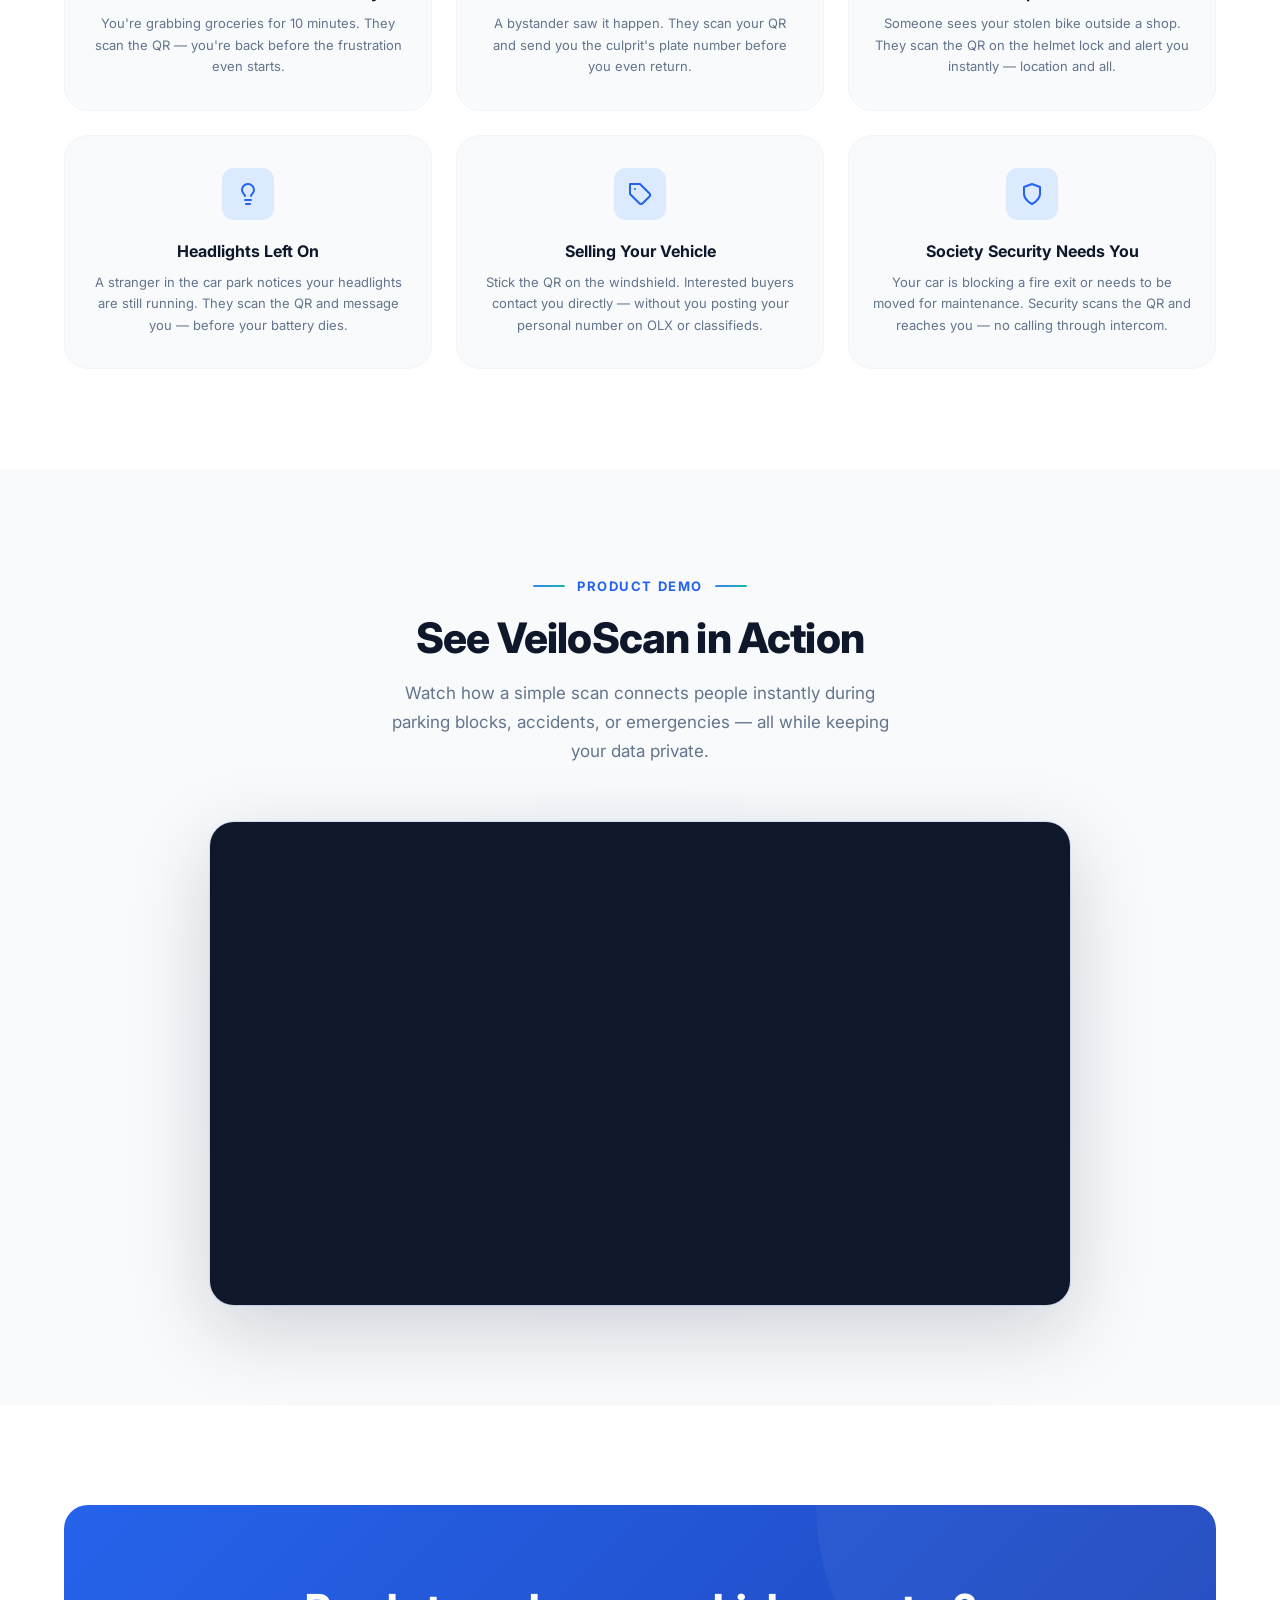
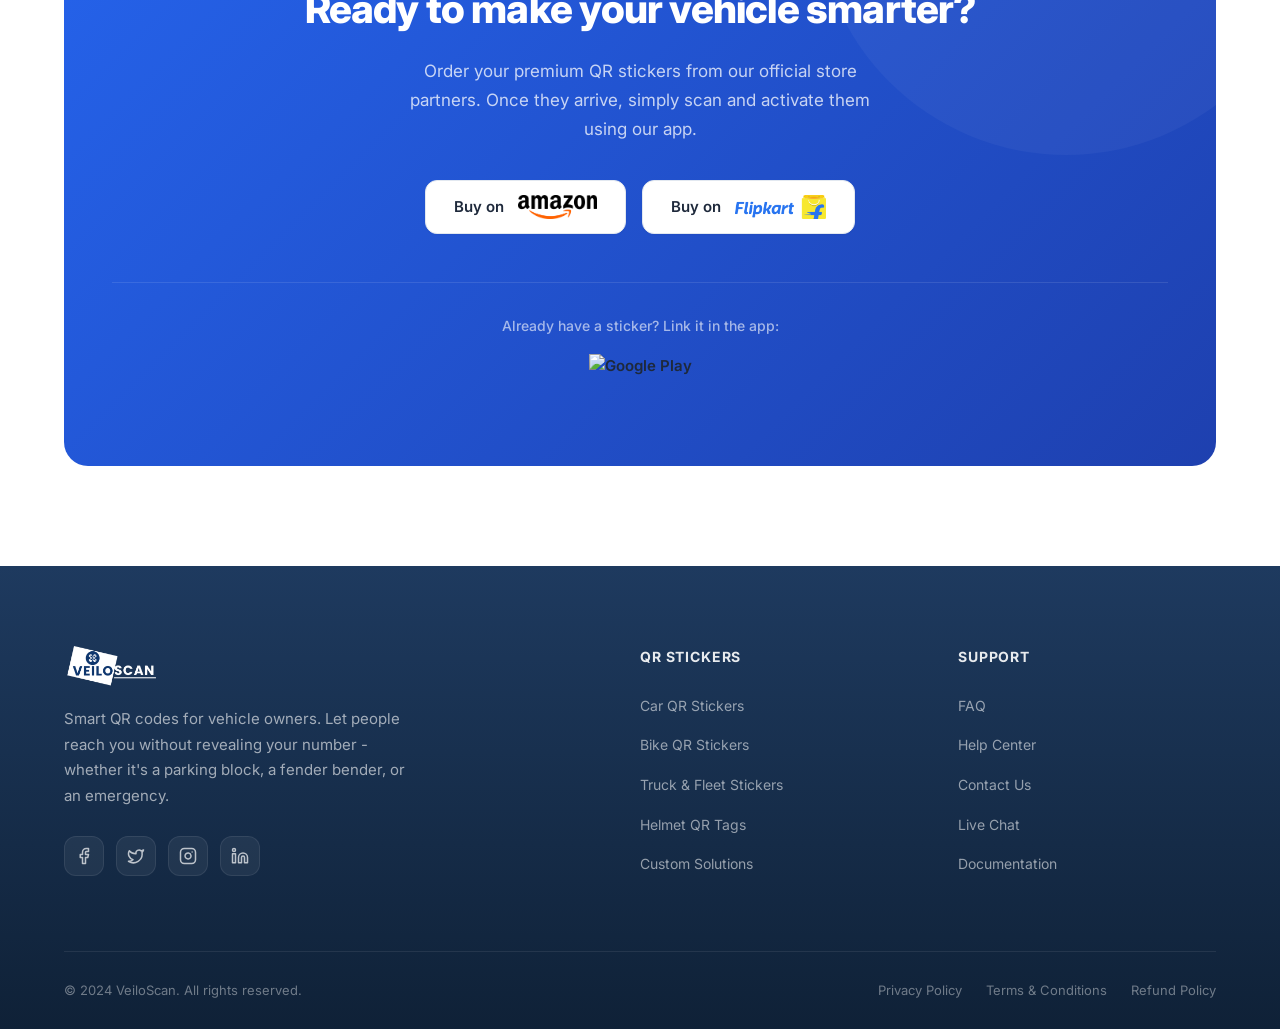
==== commit 8cd9b946: "Polish: Improved header alignment, expanded width, and implemented Scroll Spy for navbar links" ====
--- a/index.html
+++ b/index.html
@@ -19,7 +19,7 @@
 
     <!-- ==================== HEADER ==================== -->
     <header class="header" id="header">
-        <div class="container header__inner">
+        <div class="header__inner">
             <a href="#" class="header__logo">
                 <img src="assets/blue-logo.png" alt="VeiloScan">
             </a>
@@ -28,11 +28,11 @@
                 <a href="#features" class="active">Features</a>
                 <a href="#vehicles">Vehicles</a>
                 <a href="#use-cases">Use Cases</a>
-                <a href="#recent">Recent</a>
+                <a href="#demo">Watch Demo</a>
             </nav>
 
             <div class="header__actions">
-                <a href="https://call.veiloscan.com/" class="btn-signin">Manage Profile</a>
+                <a href="https://call.veiloscan.com/" class="btn-signin">My Profile</a>
                 <button class="btn-playstore" onclick="window.location.href='#download'">
                     <img src="assets/playstore.png" alt="Play Store" class="btn-playstore__icon">
                     Download App
@@ -518,10 +518,9 @@
     <section class="video-showcase" id="demo">
         <div class="container">
             <div class="section-header reveal" style="text-align:center;">
-                <div class="section-label" style="justify-content:center;">In Action</div>
-                <h2 class="section-title">Watch VeiloScan Work</h2>
-                <p class="section-subtitle">From scanning a QR on a windshield to connecting with the owner - see the
-                    entire experience in real time.</p>
+                <div class="section-label" style="justify-content:center;">Product Demo</div>
+                <h2 class="section-title">See VeiloScan in Action</h2>
+                <p class="section-subtitle">Watch how a simple scan connects people instantly during parking blocks, accidents, or emergencies — all while keeping your data private.</p>
             </div>
 
             <div class="video-showcase__frame reveal">
--- a/css/style.css
+++ b/css/style.css
@@ -263,13 +263,18 @@
 }
 
 .header__inner {
-  display: flex;
-  align-items: center;
-  justify-content: space-between;
+  display: grid;
+  grid-template-columns: minmax(150px, 1fr) auto minmax(150px, 1fr);
+  align-items: center;
   height: 72px;
+  width: 100%;
+  padding: 0 5%; /* Fluid padding for better screen fit */
+  margin: 0 auto;
 }
 
 .header__logo {
+  grid-column: 1;
+  justify-self: start;
   display: flex;
   align-items: center;
   gap: 10px;
@@ -282,6 +287,8 @@
 }
 
 .header__nav {
+  grid-column: 2;
+  justify-self: center;
   display: flex;
   align-items: center;
   gap: 36px;
@@ -317,6 +324,8 @@
 }
 
 .header__actions {
+  grid-column: 3;
+  justify-self: end;
   display: flex;
   align-items: center;
   gap: 12px;
@@ -1758,6 +1767,11 @@
 }
 
 @media (max-width: 768px) {
+  .header__inner {
+    display: flex;
+    justify-content: space-between;
+    padding: 0 24px;
+  }
   .header__nav { display: none; }
   .header__hamburger { display: flex; }
 
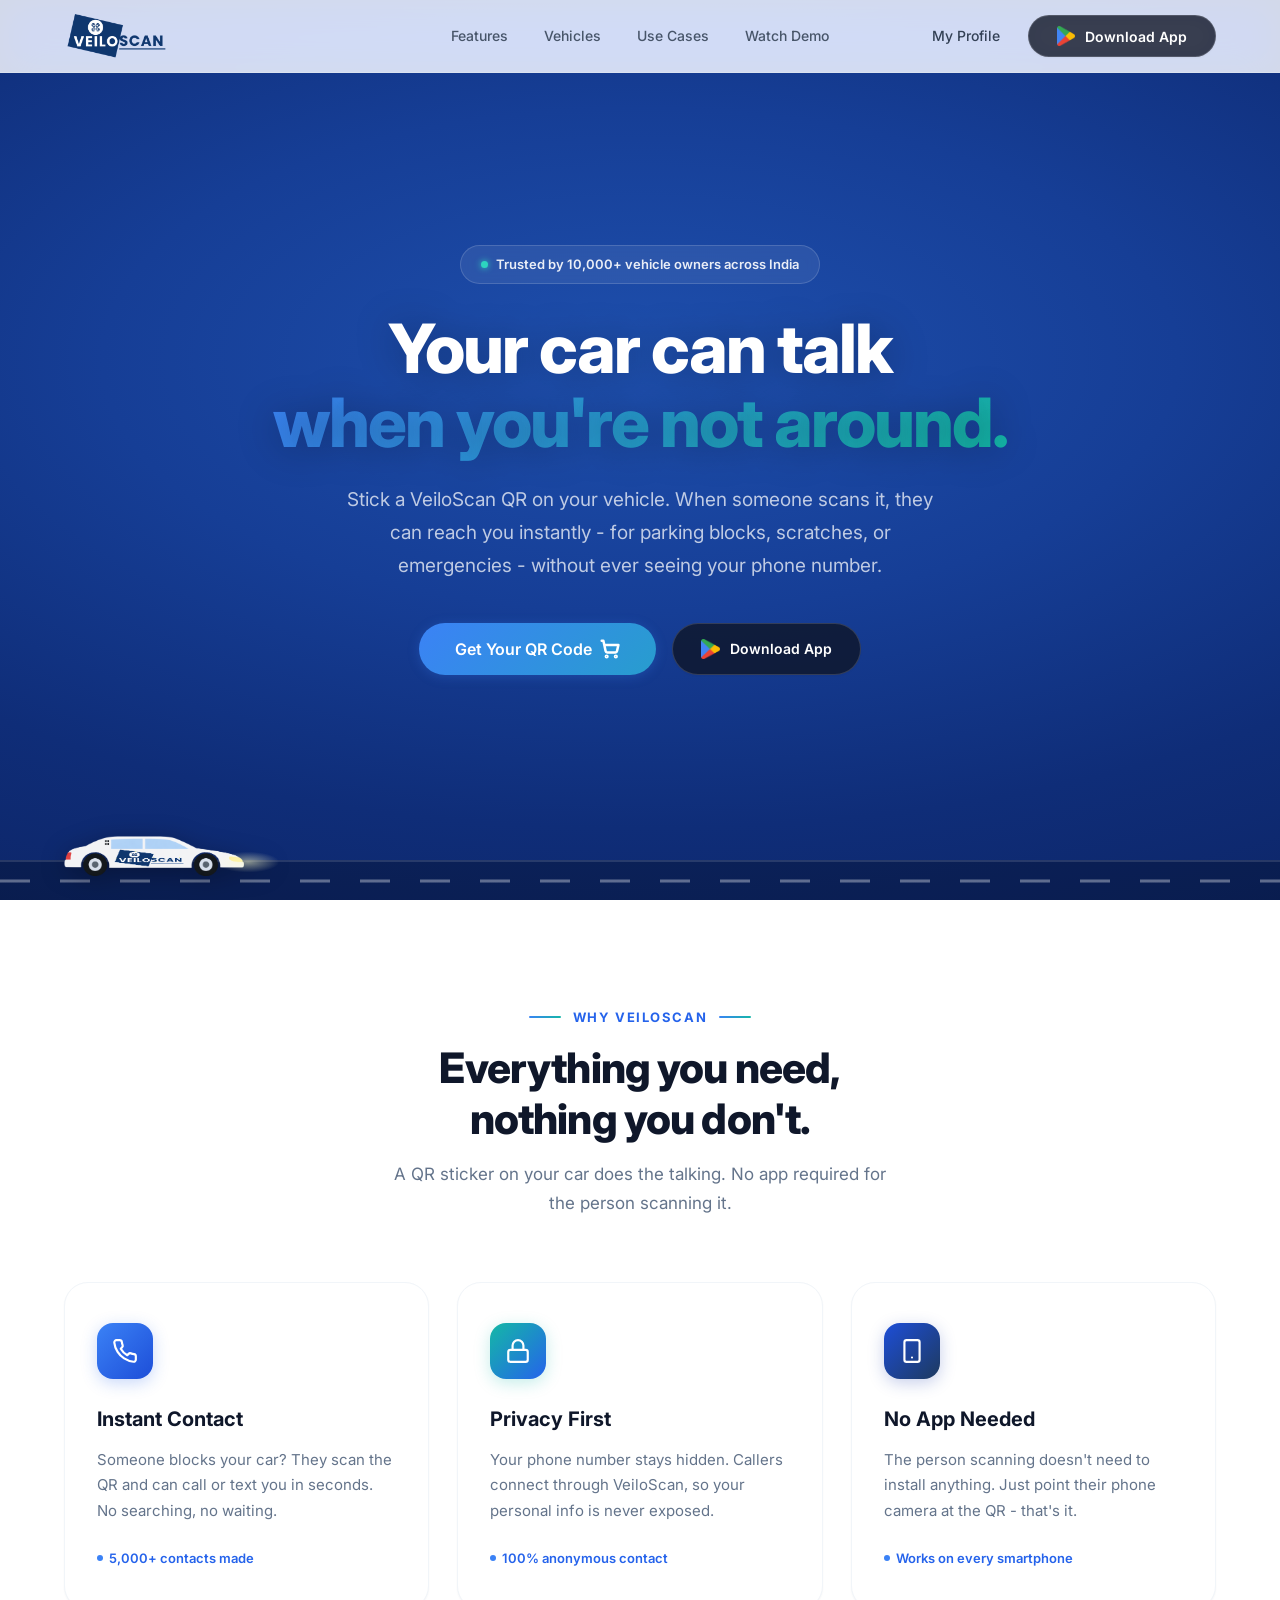
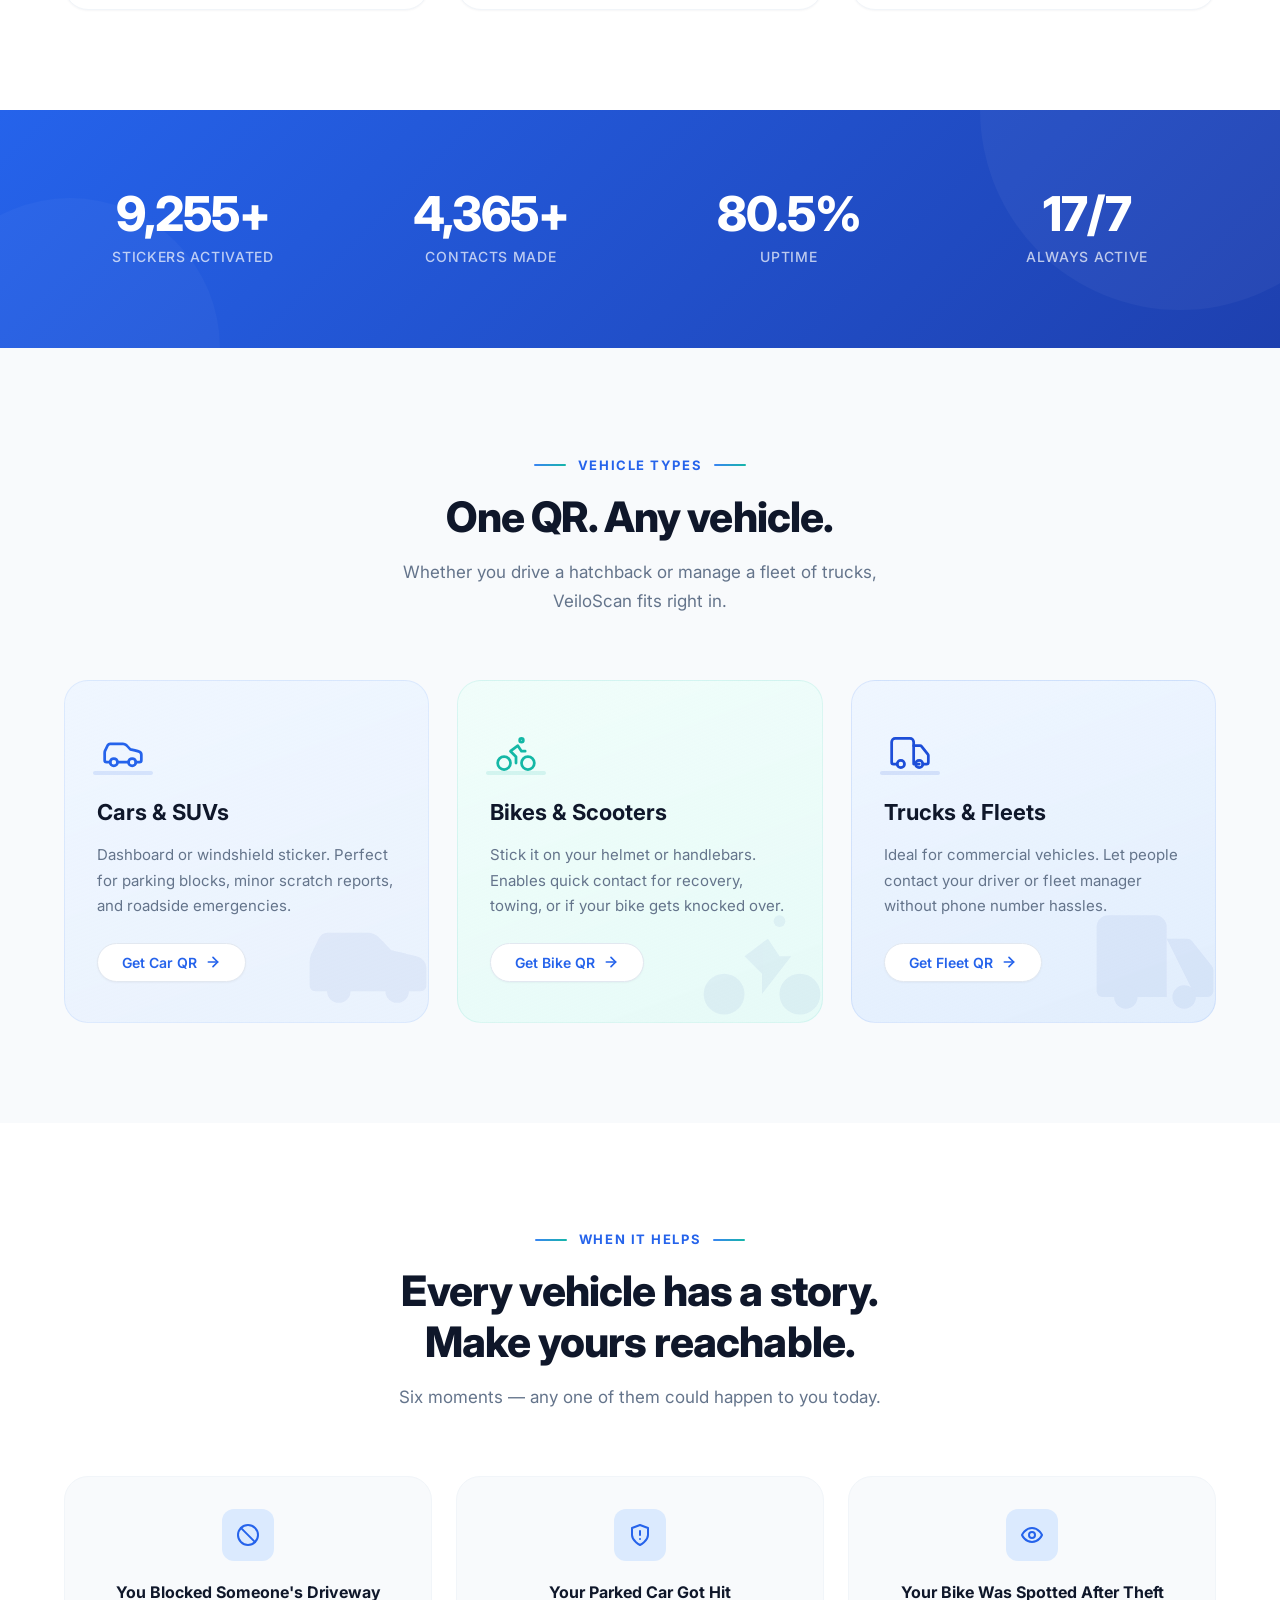
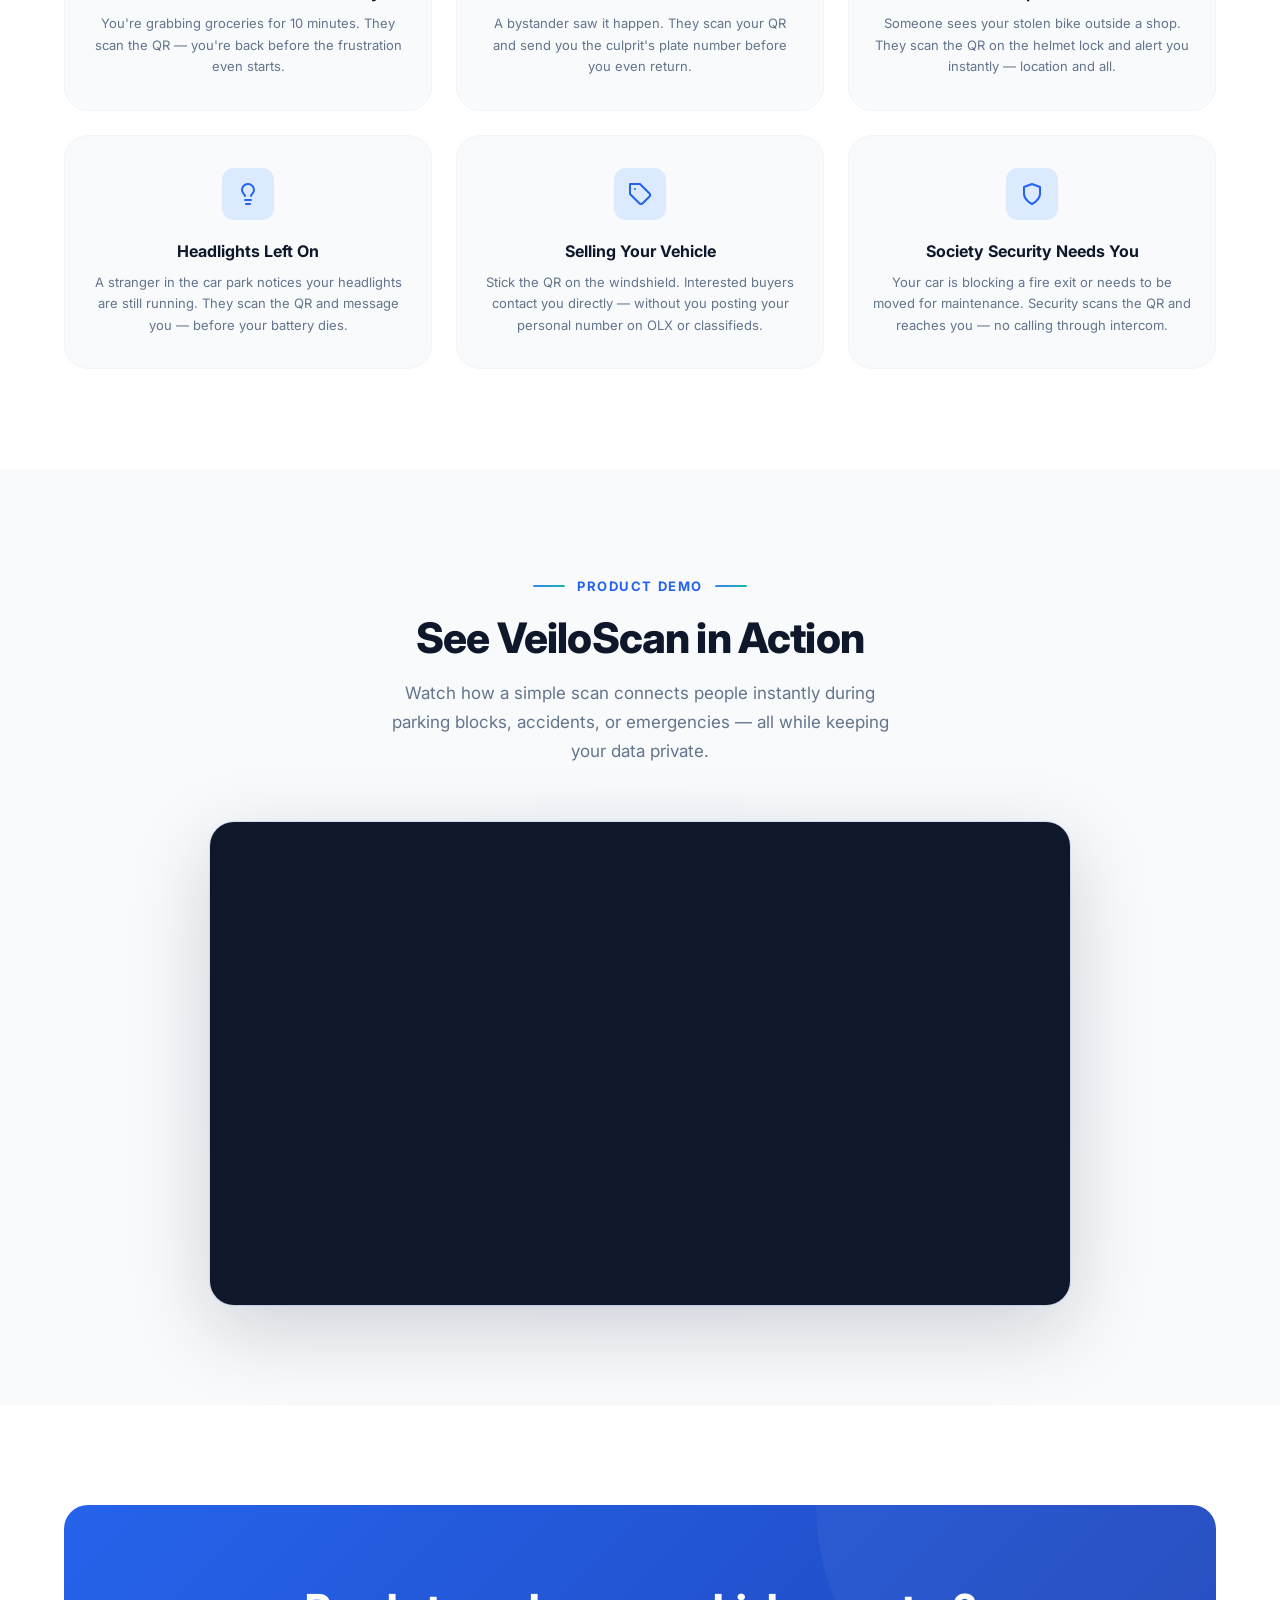
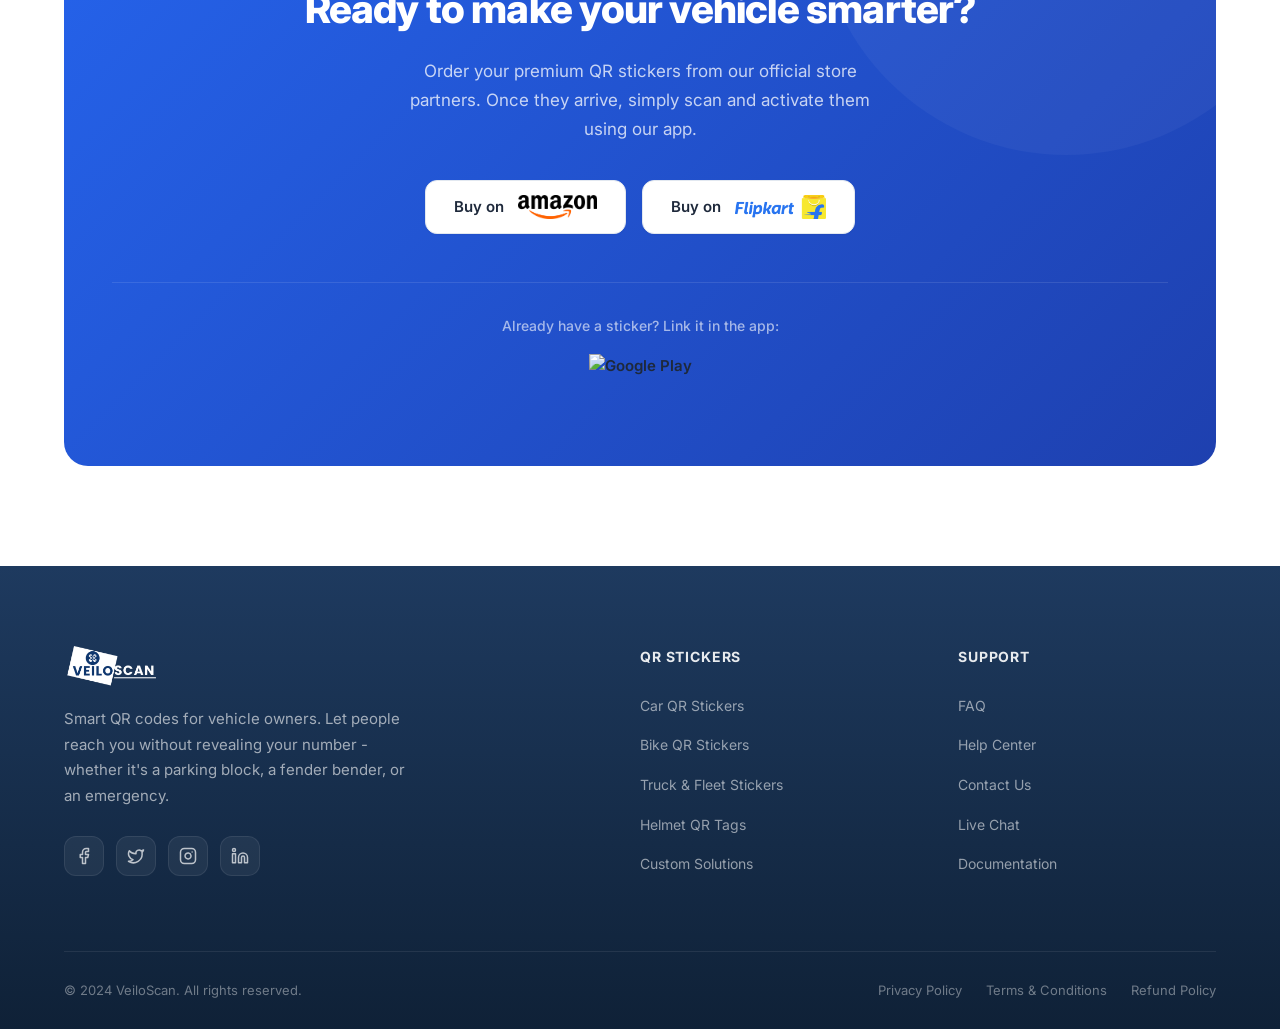
==== commit fdf14ffc: "feat: initialize project structure with core design system, layout styles, and base script functiona" ====
--- a/index.html
+++ b/index.html
@@ -520,7 +520,8 @@
             <div class="section-header reveal" style="text-align:center;">
                 <div class="section-label" style="justify-content:center;">Product Demo</div>
                 <h2 class="section-title">See VeiloScan in Action</h2>
-                <p class="section-subtitle">Watch how a simple scan connects people instantly during parking blocks, accidents, or emergencies — all while keeping your data private.</p>
+                <p class="section-subtitle">Watch how a simple scan connects people instantly during parking blocks,
+                    accidents, or emergencies — all while keeping your data private.</p>
             </div>
 
             <div class="video-showcase__frame reveal">
@@ -635,7 +636,7 @@
             <div class="footer__bottom">
                 <div class="footer__copyright">© 2024 VeiloScan. All rights reserved.</div>
                 <div class="footer__legal">
-                    <a href="#">Privacy Policy</a>
+                    <a href="privacy.html">Privacy Policy</a>
                     <a href="#">Terms &amp; Conditions</a>
                     <a href="#">Refund Policy</a>
                 </div>
--- a/css/style.css
+++ b/css/style.css
@@ -1803,3 +1803,122 @@
   .use-cases__grid { grid-template-columns: 1fr; }
   .stats__grid { grid-template-columns: 1fr; }
 }
+
+/* ============================================
+   Privacy Policy Page Styles
+   ============================================ */
+
+.privacy-hero {
+  padding-top: 140px;
+  padding-bottom: 60px;
+  background: var(--blue-950);
+  background-image: 
+    radial-gradient(at 0% 0%, hsla(210,100%,20%,0.5) 0, transparent 50%), 
+    radial-gradient(at 100% 0%, hsla(190,100%,20%,0.5) 0, transparent 50%);
+  color: var(--white);
+  text-align: center;
+}
+
+.privacy-hero__title {
+  font-size: clamp(32px, 5vw, 48px);
+  font-weight: 800;
+  margin-bottom: 16px;
+  background: var(--gradient-accent);
+  -webkit-background-clip: text;
+  background-clip: text;
+  -webkit-text-fill-color: transparent;
+}
+
+.privacy-hero__meta {
+  font-size: 14px;
+  color: var(--gray-400);
+  font-weight: 500;
+}
+
+.privacy-content {
+  padding: 80px 0;
+  background: var(--white);
+}
+
+.privacy-inner {
+  max-width: 800px;
+  margin: 0 auto;
+}
+
+.privacy-section {
+  margin-bottom: 48px;
+}
+
+.privacy-section:last-child {
+  margin-bottom: 0;
+}
+
+.privacy-section__title {
+  font-size: 24px;
+  font-weight: 700;
+  color: var(--blue-900);
+  margin-bottom: 20px;
+  display: flex;
+  align-items: center;
+  gap: 12px;
+}
+
+.privacy-section__title svg {
+  color: var(--blue-500);
+  width: 24px;
+  height: 24px;
+}
+
+.privacy-text {
+  font-size: 16px;
+  color: var(--gray-600);
+  line-height: 1.8;
+  margin-bottom: 16px;
+}
+
+.privacy-list {
+  list-style: none;
+  padding-left: 0;
+  margin-bottom: 16px;
+}
+
+.privacy-list li {
+  position: relative;
+  padding-left: 28px;
+  margin-bottom: 10px;
+  color: var(--gray-600);
+}
+
+.privacy-list li::before {
+  content: '→';
+  position: absolute;
+  left: 0;
+  color: var(--blue-500);
+  font-weight: bold;
+}
+
+.privacy-contact-box {
+  background: var(--blue-50);
+  border: 1px solid var(--blue-100);
+  padding: 32px;
+  border-radius: var(--radius-lg);
+  margin-top: 40px;
+}
+
+.privacy-contact-box h3 {
+  margin-top: 0;
+  color: var(--blue-900);
+  margin-bottom: 12px;
+}
+
+.privacy-contact-link {
+  color: var(--blue-600);
+  font-weight: 700;
+  text-decoration: underline;
+}
+
+@media (max-width: 768px) {
+  .privacy-hero { padding-top: 120px; }
+  .privacy-content { padding: 40px 0; }
+  .privacy-section { margin-bottom: 32px; }
+}
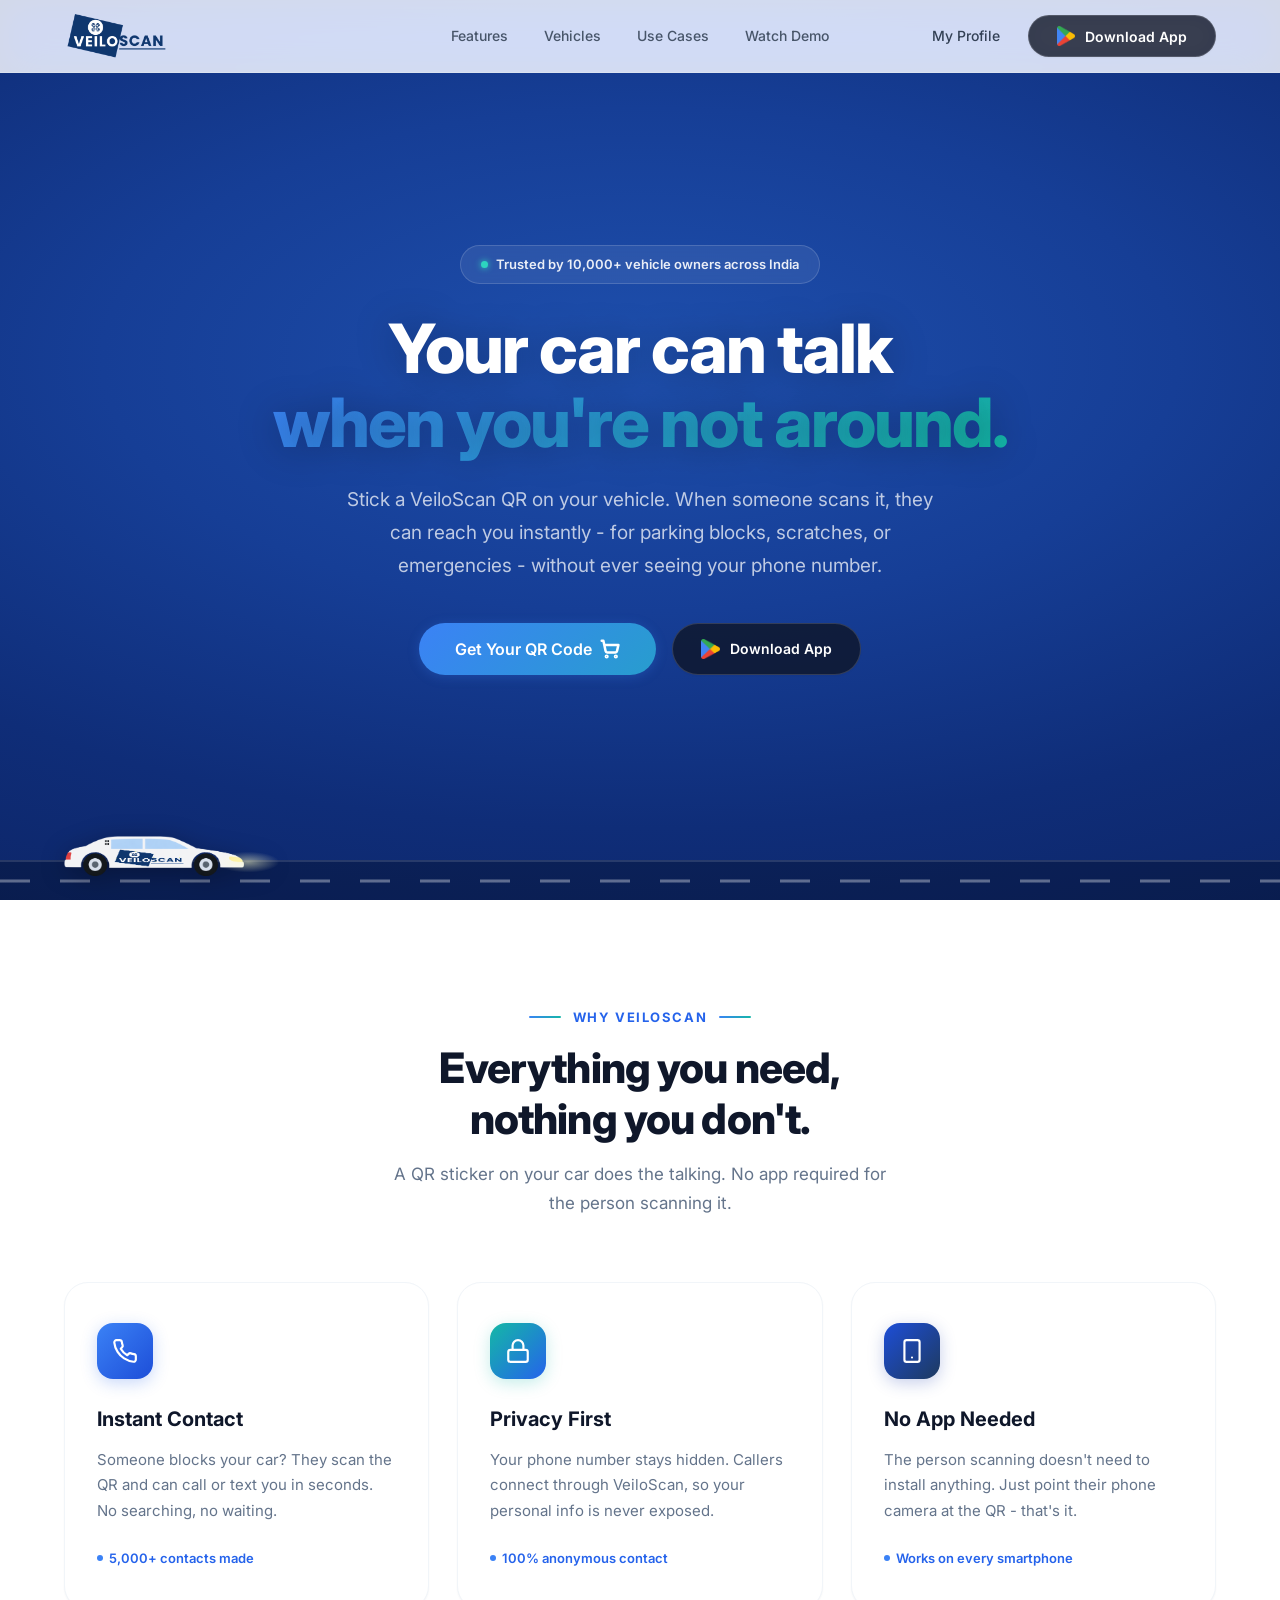
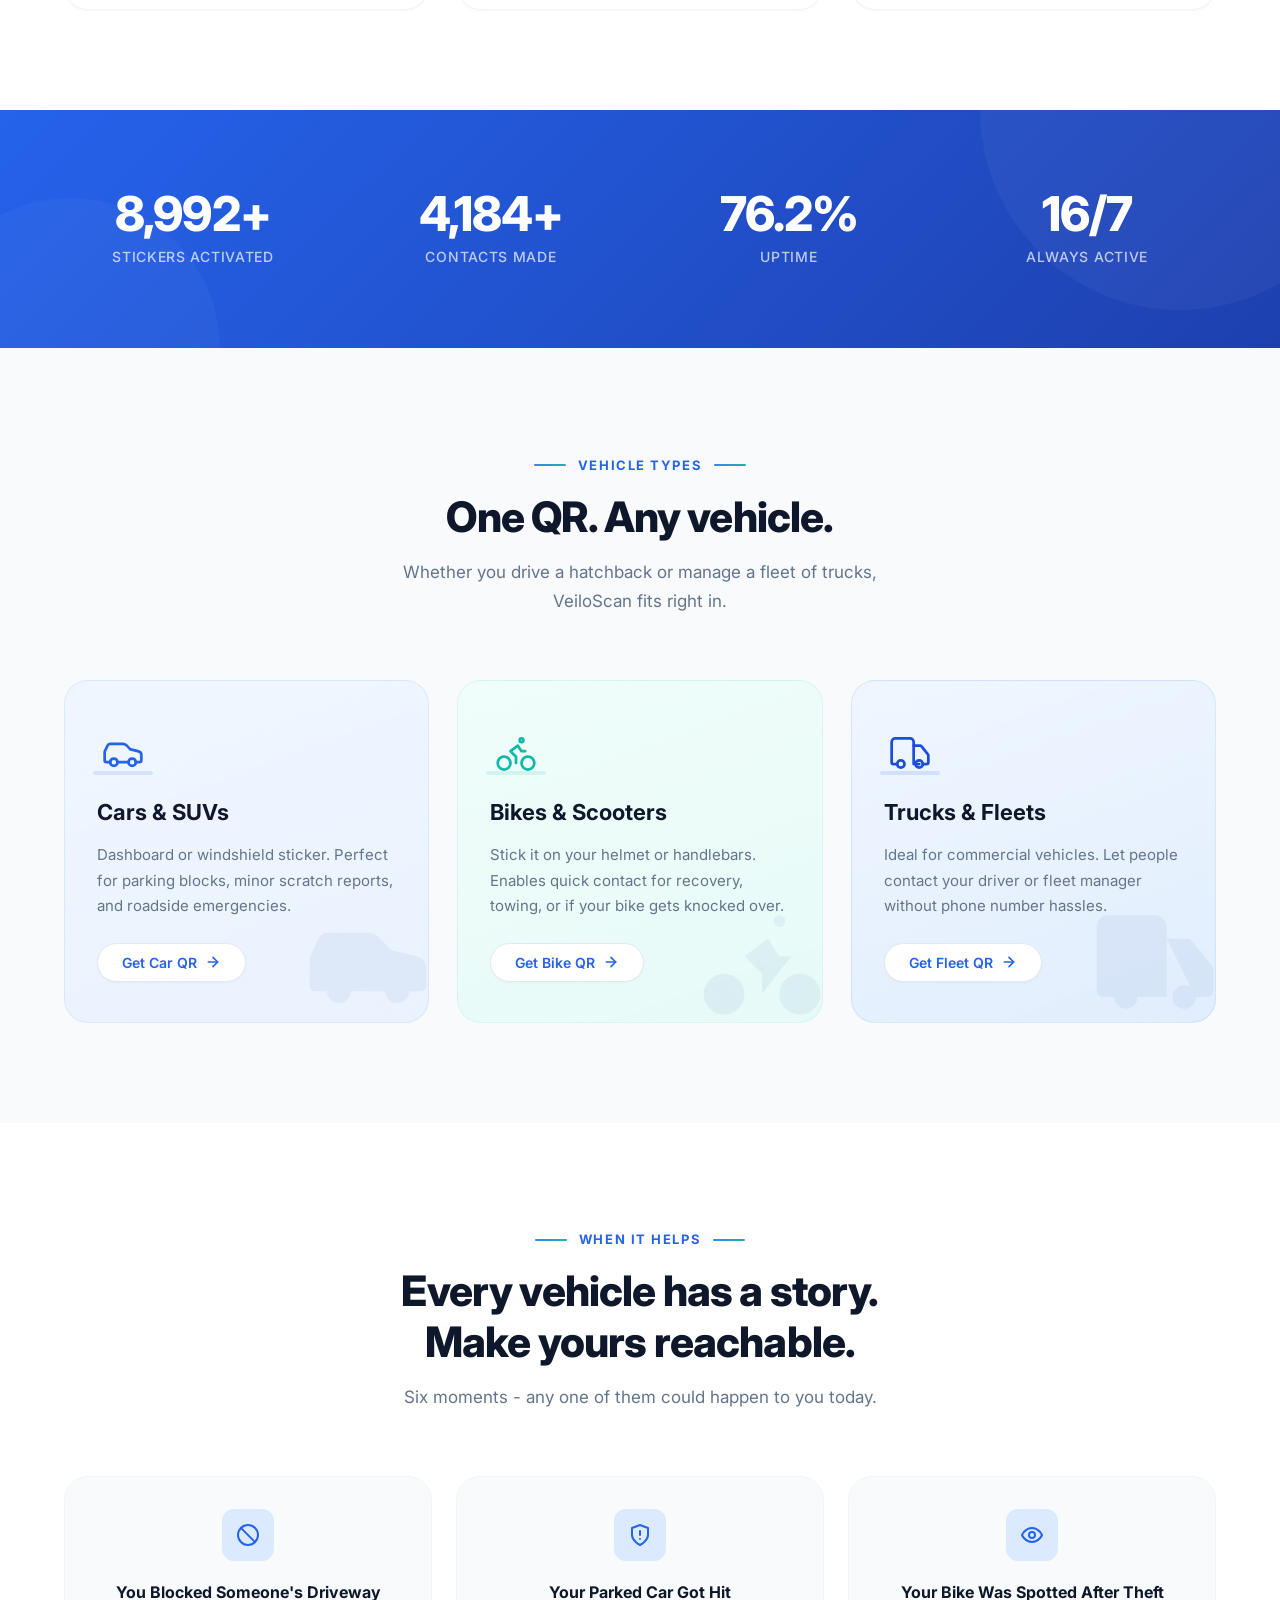
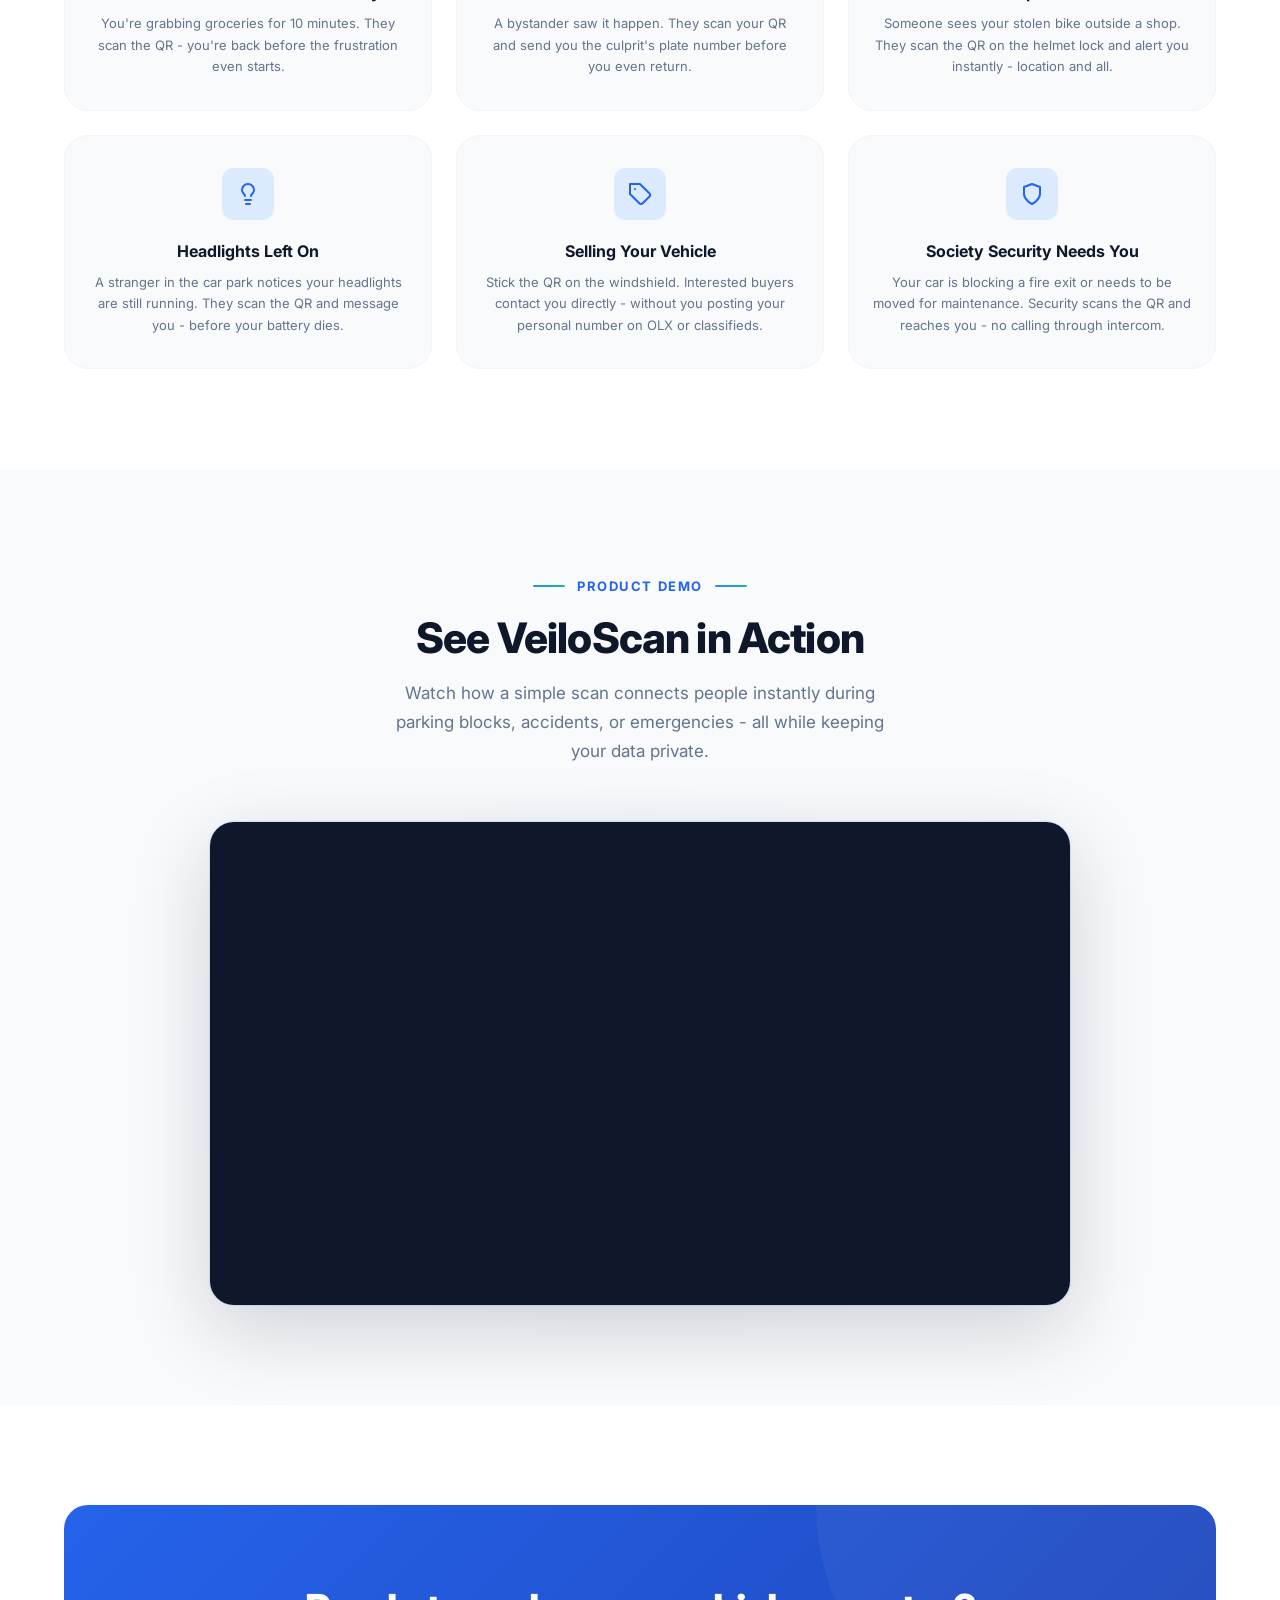
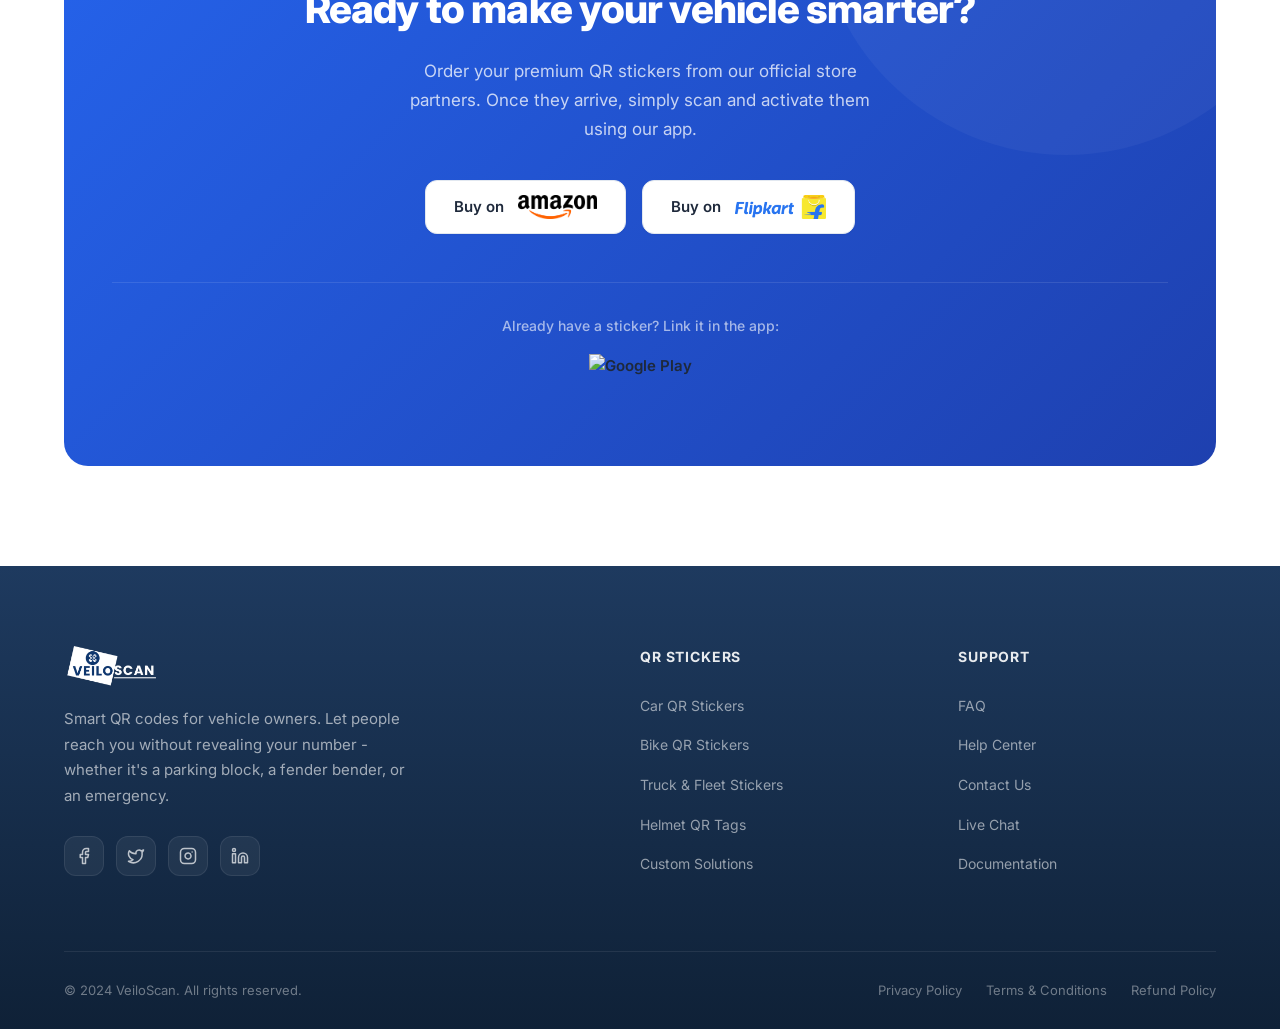
==== commit 53c5f7c5: "feat: implement foundational CSS design system, typography, and layout utilities for VeiloScan" ====
--- a/index.html
+++ b/index.html
@@ -398,7 +398,7 @@
             <div class="section-header reveal">
                 <div class="section-label">When It Helps</div>
                 <h2 class="section-title">Every vehicle has a story.<br>Make yours reachable.</h2>
-                <p class="section-subtitle">Six moments — any one of them could happen to you today.</p>
+                <p class="section-subtitle">Six moments - any one of them could happen to you today.</p>
             </div>
 
             <div class="use-cases__grid stagger-children">
@@ -413,7 +413,7 @@
                         </svg>
                     </div>
                     <h3 class="use-case-card__title">You Blocked Someone's Driveway</h3>
-                    <p class="use-case-card__desc">You're grabbing groceries for 10 minutes. They scan the QR — you're
+                    <p class="use-case-card__desc">You're grabbing groceries for 10 minutes. They scan the QR - you're
                         back before the frustration even starts.</p>
                 </div>
 
@@ -443,7 +443,7 @@
                     </div>
                     <h3 class="use-case-card__title">Your Bike Was Spotted After Theft</h3>
                     <p class="use-case-card__desc">Someone sees your stolen bike outside a shop. They scan the QR on the
-                        helmet lock and alert you instantly — location and all.</p>
+                        helmet lock and alert you instantly - location and all.</p>
                 </div>
 
                 <div class="use-case-card reveal">
@@ -459,7 +459,7 @@
                     </div>
                     <h3 class="use-case-card__title">Headlights Left On</h3>
                     <p class="use-case-card__desc">A stranger in the car park notices your headlights are still running.
-                        They scan the QR and message you — before your battery dies.</p>
+                        They scan the QR and message you - before your battery dies.</p>
                 </div>
 
                 <div class="use-case-card reveal">
@@ -474,7 +474,7 @@
                     </div>
                     <h3 class="use-case-card__title">Selling Your Vehicle</h3>
                     <p class="use-case-card__desc">Stick the QR on the windshield. Interested buyers contact you
-                        directly — without you posting your personal number on OLX or classifieds.</p>
+                        directly - without you posting your personal number on OLX or classifieds.</p>
                 </div>
 
                 <div class="use-case-card reveal">
@@ -487,7 +487,7 @@
                     </div>
                     <h3 class="use-case-card__title">Society Security Needs You</h3>
                     <p class="use-case-card__desc">Your car is blocking a fire exit or needs to be moved for
-                        maintenance. Security scans the QR and reaches you — no calling through intercom.</p>
+                        maintenance. Security scans the QR and reaches you - no calling through intercom.</p>
                 </div>
 
                 <!--
@@ -495,15 +495,15 @@
                 These use cases are held for when emergency contact functionality is live.
 
                 <div class="use-case-card reveal">
-                    Roadside Breakdown, No Signal — trucker scans QR, reaches emergency contact
-                </div>
-
-                <div class="use-case-card reveal">
-                    Fleet Driver Needs Urgent Help — QR on truck routes to fleet manager at 2AM
-                </div>
-
-                <div class="use-case-card reveal">
-                    Medical Emergency at the Wheel — first responders scan QR, get blood type + contacts
+                    Roadside Breakdown, No Signal - trucker scans QR, reaches emergency contact
+                </div>
+
+                <div class="use-case-card reveal">
+                    Fleet Driver Needs Urgent Help - QR on truck routes to fleet manager at 2AM
+                </div>
+
+                <div class="use-case-card reveal">
+                    Medical Emergency at the Wheel - first responders scan QR, get blood type + contacts
                 </div>
                 -->
 
@@ -521,7 +521,7 @@
                 <div class="section-label" style="justify-content:center;">Product Demo</div>
                 <h2 class="section-title">See VeiloScan in Action</h2>
                 <p class="section-subtitle">Watch how a simple scan connects people instantly during parking blocks,
-                    accidents, or emergencies — all while keeping your data private.</p>
+                    accidents, or emergencies - all while keeping your data private.</p>
             </div>
 
             <div class="video-showcase__frame reveal">
--- a/css/style.css
+++ b/css/style.css
@@ -64,6 +64,9 @@
   --radius-xl: 24px;
   --radius-full: 9999px;
 
+  /* Animation Specific */
+  --road-surface-height: 40px;
+
   /* Transitions */
   --ease-out: cubic-bezier(0.16, 1, 0.3, 1);
   --ease-spring: cubic-bezier(0.34, 1.56, 0.64, 1);
@@ -460,6 +463,7 @@
 .btn-playstore {
   display: inline-flex;
   align-items: center;
+  justify-content: center;
   gap: 10px;
   background: rgba(15, 23, 42, 0.82);
   backdrop-filter: blur(12px);
@@ -481,7 +485,6 @@
   border-color: rgba(255,255,255,0.4);
 }
 
-
 .btn-playstore:active {
   transform: translateY(0) scale(0.98);
 }
@@ -537,7 +540,7 @@
   height: 120px;
   z-index: 2;
   pointer-events: none;
-  overflow: hidden;
+  overflow: visible; /* Allow background elements like tall buildings to stand out */
 }
 
 /* Road surface */
@@ -546,7 +549,7 @@
   bottom: 0;
   left: 0;
   width: 100%;
-  height: 40px;
+  height: var(--road-surface-height);
   background: rgba(0, 0, 0, 0.25);
   border-top: 2px solid rgba(255, 255, 255, 0.12);
 }
@@ -577,7 +580,7 @@
 /* Background Scenery (Trees / Traffic Light) */
 .hero-road__scenery {
   position: absolute;
-  bottom: 40px; /* rest exactly on top of the road surface */
+  bottom: var(--road-surface-height); /* rest exactly on top of the road surface */
   left: 0;
   width: 100vw;
   height: 200px;
@@ -743,9 +746,12 @@
 .hero-road__dust span:nth-child(8) { animation-delay: 0.25s; }
 
 @media (max-width: 768px) {
-  .hero-road { height: 90px; }
-  .hero-road__car { width: 120px; bottom: 18px; }
-  .hero-road__surface { height: 30px; }
+  :root {
+    --road-surface-height: 30px;
+  }
+  .hero-road { height: 100px; }
+  .hero-road__car { width: 120px; bottom: 12px; }
+  .hero-road__surface { height: var(--road-surface-height); }
 }
 
 .hero__inner {
